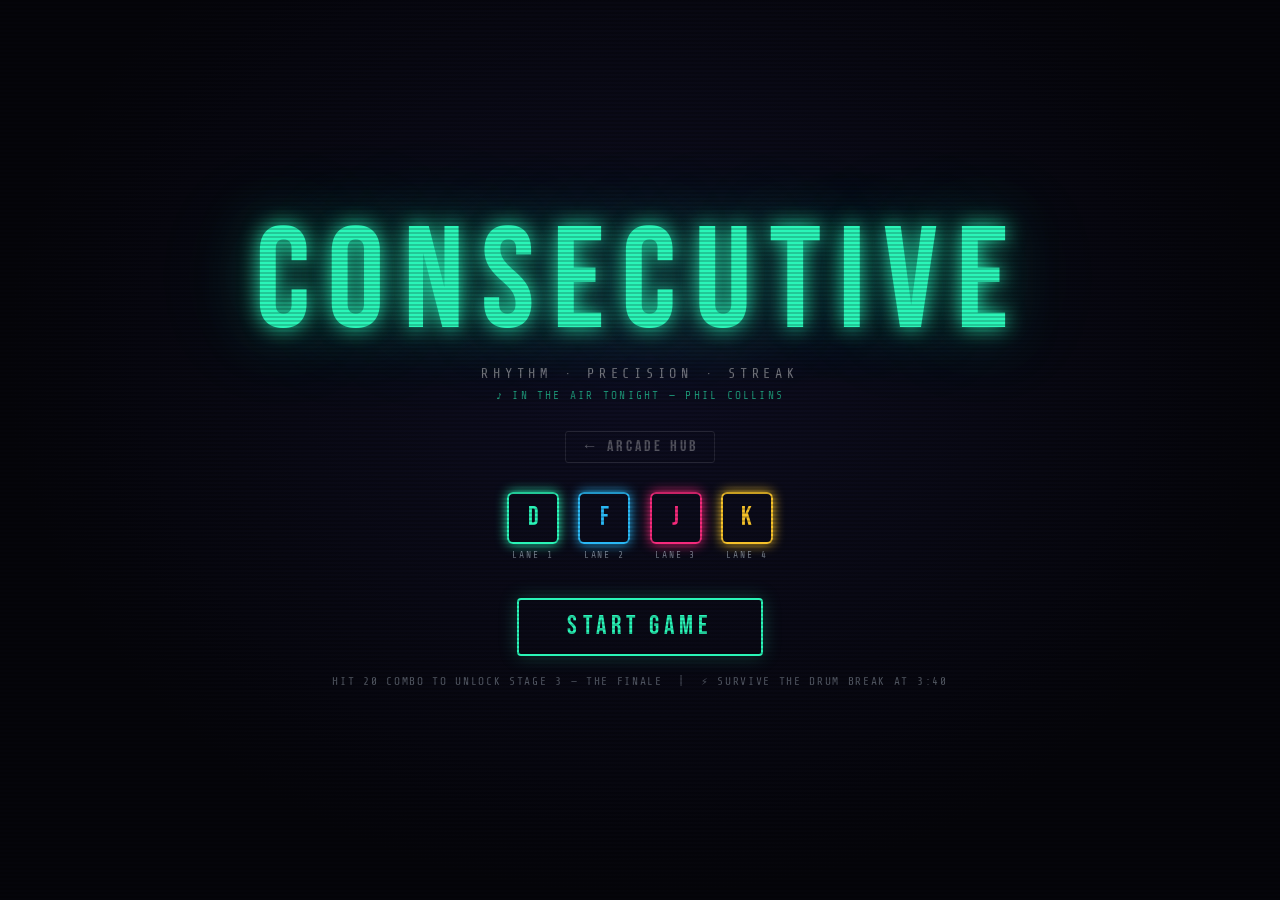
==== index.html @ 38e9acbb "Update index.html" ====
<!DOCTYPE html>
<html lang="en">
<head>
  <meta charset="UTF-8" />
  <meta name="viewport" content="width=device-width, initial-scale=1.0"/>
  <title>CONSECUTIVE — In The Air Tonight</title>
  <link rel="preconnect" href="https://fonts.googleapis.com">
  <link href="https://fonts.googleapis.com/css2?family=Bebas+Neue&family=Share+Tech+Mono&display=swap" rel="stylesheet">
  <style>
    *, *::before, *::after { box-sizing: border-box; margin: 0; padding: 0; }
    :root {
      --bg:        #05050a;
      --lane-bg:   #0c0c18;
      --lane-line: #1a1a30;
      --hit-line:  #2af5b8;
      --accent:    #2af5b8;
      --accent2:   #f52a7c;
      --accent3:   #f5c12a;
      --note-d:    #2af5b8;
      --note-f:    #2ab8f5;
      --note-j:    #f52a7c;
      --note-k:    #f5c12a;
      --text:      #e0f0ff;
      --mono:      'Share Tech Mono', monospace;
      --display:   'Bebas Neue', sans-serif;
    }
    html, body { height:100%; width:100%; background:var(--bg); color:var(--text); font-family:var(--mono); overflow:hidden; user-select:none; }
    body::after { content:''; position:fixed; inset:0; background:repeating-linear-gradient(0deg,transparent,transparent 2px,rgba(0,0,0,.18) 2px,rgba(0,0,0,.18) 4px); pointer-events:none; z-index:999; }

    /* ── Screens ── */
    .screen { position:fixed; inset:0; display:flex; flex-direction:column; align-items:center; justify-content:center; z-index:100; transition:opacity .4s; }
    .screen.hidden { opacity:0; pointer-events:none; }
    #startScreen { background:radial-gradient(ellipse at 50% 40%, #0e0e22 0%, #05050a 70%); }

    .logo { font-family:var(--display); font-size:clamp(4rem,12vw,9rem); letter-spacing:.12em; color:var(--accent); text-shadow:0 0 20px var(--accent),0 0 60px rgba(42,245,184,.4),0 0 120px rgba(42,245,184,.2); animation:pulse 2.4s ease-in-out infinite; line-height:1; }
    .subtitle { font-size:.85rem; letter-spacing:.35em; color:rgba(255,255,255,.45); text-transform:uppercase; margin-top:.6rem; margin-bottom:.5rem; }
    .song-credit { font-size:.7rem; letter-spacing:.2em; color:rgba(42,245,184,.6); margin-bottom:1.8rem; }

    .arcade-back { display:inline-flex; align-items:center; gap:8px; font-family:var(--display); font-size:1rem; letter-spacing:.2em; color:rgba(255,255,255,.3); text-decoration:none; border:1px solid rgba(255,255,255,.1); border-radius:3px; padding:.35rem 1rem; margin-bottom:1.8rem; transition:all .2s; }
    .arcade-back:hover { color:var(--accent); border-color:var(--accent); box-shadow:0 0 12px rgba(42,245,184,.2); }

    .key-legend { display:flex; gap:1.2rem; margin-bottom:2.4rem; }
    .key-box { display:flex; flex-direction:column; align-items:center; gap:.4rem; }
    .key-cap { width:52px; height:52px; border-radius:6px; display:flex; align-items:center; justify-content:center; font-family:var(--display); font-size:1.6rem; border:2px solid; }
    .key-cap.d { color:var(--note-d); border-color:var(--note-d); box-shadow:0 0 12px var(--note-d); }
    .key-cap.f { color:var(--note-f); border-color:var(--note-f); box-shadow:0 0 12px var(--note-f); }
    .key-cap.j { color:var(--note-j); border-color:var(--note-j); box-shadow:0 0 12px var(--note-j); }
    .key-cap.k { color:var(--note-k); border-color:var(--note-k); box-shadow:0 0 12px var(--note-k); }
    .key-label { font-size:.6rem; letter-spacing:.2em; opacity:.5; }

    .btn { font-family:var(--display); font-size:1.6rem; letter-spacing:.2em; padding:.7rem 3rem; background:transparent; border:2px solid var(--accent); color:var(--accent); cursor:pointer; border-radius:4px; transition:all .2s; box-shadow:0 0 18px rgba(42,245,184,.25); }
    .btn:hover { background:var(--accent); color:#05050a; box-shadow:0 0 36px rgba(42,245,184,.6); }
    .hint { margin-top:1.2rem; font-size:.7rem; letter-spacing:.15em; opacity:.35; }

    /* ── Countdown overlay ── */
    #countdown {
      position:fixed; inset:0; z-index:200; display:flex; align-items:center; justify-content:center;
      background:rgba(5,5,10,.85); backdrop-filter:blur(4px);
      opacity:0; pointer-events:none; transition:opacity .3s;
    }
    #countdown.show { opacity:1; pointer-events:all; }
    .countdown-num {
      font-family:var(--display); font-size:12rem; color:var(--accent);
      text-shadow:0 0 40px var(--accent),0 0 100px rgba(42,245,184,.4);
      animation:countPop .9s ease-out;
    }
    @keyframes countPop {
      0%   { transform:scale(2);   opacity:0; }
      30%  { transform:scale(1);   opacity:1; }
      75%  { transform:scale(1);   opacity:1; }
      100% { transform:scale(0.6); opacity:0; }
    }

    /* ── Game Over ── */
    #gameOverScreen { background:rgba(5,5,10,.92); gap:0; }
    .over-title { font-family:var(--display); font-size:clamp(3rem,8vw,6rem); color:var(--accent2); text-shadow:0 0 30px var(--accent2); letter-spacing:.15em; }
    .over-stats { margin:1.6rem 0 1.4rem; text-align:center; line-height:2; font-size:.9rem; opacity:.8; }
    .over-stats span { color:var(--accent); font-size:1.2rem; }
    .unlock-badge { display:none; background:linear-gradient(135deg,rgba(57,255,20,0.15),rgba(0,245,255,0.1)); border:1.5px solid #39ff14; border-radius:4px; padding:.7rem 1.8rem; margin-bottom:1.6rem; text-align:center; font-family:var(--display); font-size:1.1rem; letter-spacing:.15em; color:#39ff14; text-shadow:0 0 12px #39ff14; animation:badgePulse 1.5s ease-in-out infinite; }
    .unlock-badge.visible { display:block; }
    @keyframes badgePulse { 0%,100%{box-shadow:0 0 24px rgba(57,255,20,.2);}50%{box-shadow:0 0 40px rgba(57,255,20,.5);} }
    .btn-row { display:flex; gap:1rem; align-items:center; flex-wrap:wrap; justify-content:center; }
    .btn-arcade { font-family:var(--display); font-size:1.3rem; letter-spacing:.15em; padding:.6rem 2rem; background:transparent; border:2px solid rgba(255,255,255,.2); color:rgba(255,255,255,.4); cursor:pointer; border-radius:4px; transition:all .2s; }
    .btn-arcade:hover { border-color:var(--accent); color:var(--accent); }
    .btn-arcade.highlighted { border-color:#39ff14; color:#39ff14; box-shadow:0 0 20px rgba(57,255,20,.3); }

    /* ── In-game HUD ── */
    #gameWrap { position:fixed; inset:0; display:flex; flex-direction:column; align-items:center; }
    #hud { width:100%; max-width:520px; display:flex; justify-content:space-between; align-items:flex-end; padding:.8rem 1rem .4rem; z-index:10; position:relative; }
    .hud-block { display:flex; flex-direction:column; }
    .hud-label { font-size:.58rem; letter-spacing:.3em; opacity:.4; text-transform:uppercase; }
    .hud-value { font-family:var(--display); font-size:2.2rem; letter-spacing:.06em; line-height:1; }
    #scoreVal  { color:var(--accent); }
    #streakVal { color:var(--accent3); }
    #multVal   { font-size:1rem; opacity:.7; color:var(--accent3); }

    /* ── Progress bar ── */
    #progressBar {
      width:100%; max-width:520px; height:3px; background:rgba(255,255,255,.08);
      position:relative; z-index:10;
    }
    #progressFill {
      height:100%; width:0%; background:linear-gradient(90deg, var(--accent), var(--accent2));
      box-shadow:0 0 8px var(--accent); transition:width .5s linear;
    }
    /* Drum break marker */
    #drumMarker {
      position:absolute; top:-3px; width:3px; height:9px;
      background:#f5c12a; box-shadow:0 0 6px #f5c12a;
      left: 74.7%; /* 219.4/293.6 */
    }

    /* ── Back-to-start button (in-game) ── */
    #inGameBackBtn {
      position:absolute; top:50%; right:0; transform:translateY(-50%);
      font-family:var(--display); font-size:.75rem; letter-spacing:.15em;
      color:rgba(255,255,255,.22); background:transparent;
      border:1px solid rgba(255,255,255,.1); border-radius:3px;
      padding:.3rem .8rem; cursor:pointer; transition:all .2s; z-index:20;
      white-space:nowrap;
    }
    #inGameBackBtn:hover { color:var(--accent2); border-color:var(--accent2); box-shadow:0 0 10px rgba(245,42,124,.25); }

    /* ── Song label ── */
    #songLabel { position:absolute; bottom:90px; right:8px; font-size:.6rem; letter-spacing:.15em; color:rgba(255,255,255,.18); pointer-events:none; z-index:10; writing-mode:vertical-rl; }

    /* ── DRUM BREAK ALERT ── */
    #drumAlert {
      position:fixed; top:50%; left:50%; transform:translate(-50%,-50%);
      font-family:var(--display); font-size:clamp(2rem,6vw,4rem);
      letter-spacing:.2em; color:#f5c12a;
      text-shadow:0 0 20px #f5c12a, 0 0 50px rgba(245,193,42,.5);
      pointer-events:none; z-index:150; opacity:0;
      white-space:nowrap;
    }
    #drumAlert.fire { animation:drumAlertAnim 2s ease-out forwards; }
    @keyframes drumAlertAnim {
      0%   { opacity:0; transform:translate(-50%,-50%) scale(0.5); }
      15%  { opacity:1; transform:translate(-50%,-50%) scale(1.1); }
      35%  { opacity:1; transform:translate(-50%,-50%) scale(1); }
      80%  { opacity:1; transform:translate(-50%,-50%) scale(1); }
      100% { opacity:0; transform:translate(-50%,-50%) scale(0.9) translateY(-30px); }
    }

    /* ── Lanes ── */
    #laneWrap { position:relative; flex:1; width:100%; max-width:520px; display:flex; }
    .lane { flex:1; position:relative; background:var(--lane-bg); border-left:1px solid var(--lane-line); overflow:hidden; transition:background .1s; }
    .lane:last-child { border-right:1px solid var(--lane-line); }
    .lane.flash-good { background:rgba(42,245,184,.12); }
    .lane.flash-bad  { background:rgba(245,42,124,.18); }
    .lane-key { position:absolute; bottom:64px; left:50%; transform:translateX(-50%); font-family:var(--display); font-size:1.3rem; opacity:.2; pointer-events:none; z-index:2; }
    #hitLine { position:absolute; bottom:80px; left:0; right:0; height:3px; background:var(--hit-line); box-shadow:0 0 14px var(--hit-line),0 0 30px rgba(42,245,184,.3); z-index:5; pointer-events:none; }

    /* ── Notes ── */
    .note { position:absolute; left:4px; right:4px; height:48px; border-radius:5px; display:flex; align-items:center; justify-content:center; font-family:var(--display); font-size:1.2rem; pointer-events:none; z-index:3; }
    .note[data-lane="0"] { background:linear-gradient(180deg,rgba(42,245,184,.9),rgba(42,245,184,.6)); color:#05050a; box-shadow:0 0 16px rgba(42,245,184,.5); }
    .note[data-lane="1"] { background:linear-gradient(180deg,rgba(42,184,245,.9),rgba(42,184,245,.6)); color:#05050a; box-shadow:0 0 16px rgba(42,184,245,.5); }
    .note[data-lane="2"] { background:linear-gradient(180deg,rgba(245,42,124,.9),rgba(245,42,124,.6)); color:#fff;    box-shadow:0 0 16px rgba(245,42,124,.5); }
    .note[data-lane="3"] { background:linear-gradient(180deg,rgba(245,193,42,.9),rgba(245,193,42,.6)); color:#05050a; box-shadow:0 0 16px rgba(245,193,42,.5); }
    .note.hit  { animation:noteHit  .25s ease-out forwards; }
    .note.miss { animation:noteMiss .3s  ease-out forwards; }

    /* ── Drum break note — gold & pulsing ── */
    .note.drum-break-note {
      background:linear-gradient(180deg,rgba(255,220,0,.95),rgba(245,140,0,.85)) !important;
      color:#05050a !important;
      box-shadow:0 0 24px rgba(255,200,0,.8), 0 0 48px rgba(255,180,0,.4) !important;
      animation:drumNotePulse .3s ease-in-out infinite alternate;
    }
    @keyframes drumNotePulse {
      from { box-shadow:0 0 16px rgba(255,200,0,.7); }
      to   { box-shadow:0 0 36px rgba(255,200,0,1), 0 0 60px rgba(255,160,0,.6); }
    }

    .particle { position:absolute; width:6px; height:6px; border-radius:50%; pointer-events:none; z-index:6; animation:particleFly .5s ease-out forwards; }
    .combo-burst { position:absolute; left:50%; transform:translateX(-50%); bottom:110px; font-family:var(--display); font-size:1.4rem; letter-spacing:.1em; color:var(--accent3); text-shadow:0 0 12px var(--accent3); pointer-events:none; z-index:8; animation:burstPop .6s ease-out forwards; white-space:nowrap; }
    #missFlash { position:fixed; inset:0; background:rgba(245,42,124,.12); pointer-events:none; z-index:90; opacity:0; transition:opacity .05s; }
    #missFlash.show { opacity:1; }

    /* ── Streak modal ── */
    #streakModal { display:none; position:fixed; inset:0; z-index:500; align-items:center; justify-content:center; background:rgba(5,5,10,0.88); backdrop-filter:blur(7px); }
    #streakModal.show { display:flex; animation:modalFadeIn .3s ease-out; }
    .modal-box { position:relative; background:linear-gradient(160deg,#0d0d22,#05050a); border:2px solid #39ff14; border-radius:10px; padding:44px 48px 40px; text-align:center; max-width:420px; width:90%; box-shadow:0 0 60px rgba(57,255,20,0.3),0 0 120px rgba(57,255,20,0.1); animation:modalPop .4s cubic-bezier(0.34,1.56,0.64,1); }
    .modal-icon { font-size:52px; margin-bottom:12px; animation:iconSpin .6s ease-out; }
    .modal-title { font-family:var(--display); font-size:2.8rem; letter-spacing:.15em; color:#39ff14; text-shadow:0 0 20px #39ff14,0 0 40px rgba(57,255,20,0.5); margin-bottom:6px; }
    .modal-sub { font-size:.75rem; letter-spacing:.25em; color:rgba(255,255,255,.4); margin-bottom:24px; text-transform:uppercase; }
    .modal-stat { display:inline-block; background:rgba(57,255,20,0.08); border:1px solid rgba(57,255,20,0.25); border-radius:4px; padding:8px 20px; margin-bottom:28px; font-family:var(--display); font-size:1.3rem; color:var(--accent3); text-shadow:0 0 10px var(--accent3); }
    .modal-divider { height:1px; background:linear-gradient(90deg,transparent,rgba(57,255,20,0.3),transparent); margin-bottom:24px; }
    .modal-question { font-size:.72rem; letter-spacing:.2em; color:rgba(255,255,255,.35); margin-bottom:16px; text-transform:uppercase; }
    .modal-btns { display:flex; gap:12px; justify-content:center; flex-wrap:wrap; }
    .modal-btn-arcade { font-family:var(--display); font-size:1.2rem; letter-spacing:.15em; padding:.65rem 1.8rem; background:#39ff14; color:#05050a; border:none; border-radius:4px; cursor:pointer; box-shadow:0 0 24px rgba(57,255,20,0.5),4px 4px 0 rgba(0,0,0,0.4); transition:all .15s; }
    .modal-btn-arcade:hover { transform:translate(-2px,-2px); box-shadow:0 0 40px rgba(57,255,20,0.8),6px 6px 0 rgba(0,0,0,0.4); }
    .modal-btn-stay { font-family:var(--display); font-size:1.2rem; letter-spacing:.15em; padding:.65rem 1.8rem; background:transparent; color:rgba(255,255,255,.4); border:2px solid rgba(255,255,255,.15); border-radius:4px; cursor:pointer; transition:all .15s; }
    .modal-btn-stay:hover { color:var(--accent); border-color:var(--accent); box-shadow:0 0 16px rgba(42,245,184,.3); }
    .modal-spark { position:absolute; width:5px; height:5px; border-radius:50%; pointer-events:none; animation:sparkFloat 2s ease-in-out infinite; }

    /* ── Animations ── */
    @keyframes pulse { 0%,100%{text-shadow:0 0 20px var(--accent),0 0 60px rgba(42,245,184,.4);}50%{text-shadow:0 0 40px var(--accent),0 0 100px rgba(42,245,184,.7),0 0 160px rgba(42,245,184,.3);} }
    @keyframes noteHit  { 0%{transform:scaleY(1) scaleX(1);opacity:1;}60%{transform:scaleY(.3) scaleX(1.4);opacity:.8;}100%{transform:scaleY(0) scaleX(1.8);opacity:0;} }
    @keyframes noteMiss { 0%{opacity:1;transform:translateX(0);}30%{transform:translateX(-6px);}60%{transform:translateX(6px);}100%{opacity:0;} }
    @keyframes particleFly { 0%{opacity:1;transform:translate(0,0) scale(1);}100%{opacity:0;transform:translate(var(--tx),var(--ty)) scale(0);} }
    @keyframes burstPop { 0%{opacity:0;transform:translateX(-50%) scale(.5);}30%{opacity:1;transform:translateX(-50%) scale(1.2);}70%{opacity:1;transform:translateX(-50%) scale(1);}100%{opacity:0;transform:translateX(-50%) scale(.9) translateY(-20px);} }
    @keyframes modalFadeIn { from{opacity:0;}to{opacity:1;} }
    @keyframes modalPop    { from{transform:scale(0.6);opacity:0;}to{transform:scale(1);opacity:1;} }
    @keyframes iconSpin    { from{transform:rotate(-20deg) scale(0.5);}to{transform:rotate(0deg) scale(1);} }
    @keyframes sparkFloat  { 0%,100%{transform:translate(0,0) scale(1);opacity:1;}50%{transform:translate(var(--sx),var(--sy)) scale(1.4);opacity:0.6;} }
  </style>
</head>
<body>

<!-- ── Start Screen ── -->
<div id="startScreen" class="screen">
  <div class="logo">CONSECUTIVE</div>
  <div class="subtitle">Rhythm · Precision · Streak</div>
  <div class="song-credit">♪ IN THE AIR TONIGHT — PHIL COLLINS</div>
  <a href="index.html" class="arcade-back">← ARCADE HUB</a>
  <div class="key-legend">
    <div class="key-box"><div class="key-cap d">D</div><div class="key-label">LANE 1</div></div>
    <div class="key-box"><div class="key-cap f">F</div><div class="key-label">LANE 2</div></div>
    <div class="key-box"><div class="key-cap j">J</div><div class="key-label">LANE 3</div></div>
    <div class="key-box"><div class="key-cap k">K</div><div class="key-label">LANE 4</div></div>
  </div>
  <button class="btn" id="startBtn">START GAME</button>
  <div class="hint">HIT 20 COMBO TO UNLOCK STAGE 3 — THE FINALE &nbsp;|&nbsp; ⚡ SURVIVE THE DRUM BREAK AT 3:40</div>
</div>

<!-- ── Game Over Screen ── -->
<div id="gameOverScreen" class="screen hidden">
  <div class="over-title">STREAK BROKEN</div>
  <div class="over-stats">
    SCORE &nbsp;&nbsp;<span id="finalScore">0</span><br>
    BEST STREAK &nbsp;&nbsp;<span id="finalStreak">0</span><br>
    MAX MULTIPLIER &nbsp;&nbsp;<span id="finalMult">1×</span>
  </div>
  <div class="unlock-badge" id="unlockBadge">✅ STAGE 3 UNLOCKED — HEAD BACK TO ARCADE!</div>
  <div class="btn-row">
    <button class="btn" id="restartBtn">TRY AGAIN</button>
    <button class="btn-arcade" id="arcadeBtn">← ARCADE HUB</button>
  </div>
</div>

<!-- ── Game ── -->
<div id="gameWrap">
  <div id="hud">
    <div class="hud-block">
      <div class="hud-label">SCORE</div>
      <div class="hud-value" id="scoreVal">0</div>
    </div>
    <div class="hud-block" style="text-align:center">
      <div class="hud-label">STREAK</div>
      <div class="hud-value" id="streakVal">0</div>
      <div id="multVal">1×</div>
    </div>
    <div class="hud-block" style="text-align:right; padding-right:80px;">
      <div class="hud-label">BEST</div>
      <div class="hud-value" id="bestVal">0</div>
    </div>
    <button id="inGameBackBtn">■ QUIT</button>
  </div>

  <!-- Song progress bar with drum break marker -->
  <div id="progressBar">
    <div id="progressFill"></div>
    <div id="drumMarker" title="Drum Break!"></div>
  </div>

  <div id="laneWrap">
    <div id="hitLine"></div>
  </div>
  <div id="songLabel">IN THE AIR TONIGHT — PHIL COLLINS</div>
</div>

<!-- Countdown overlay -->
<div id="countdown"><div class="countdown-num" id="countdownNum">3</div></div>

<!-- Drum break alert -->
<div id="drumAlert">🥁 DRUM BREAK!</div>

<div id="missFlash"></div>

<!-- ── Unlock modal ── -->
<div id="streakModal">
  <div class="modal-box" id="modalBox">
    <div class="modal-icon">🎉</div>
    <div class="modal-title">UNLOCKED!</div>
    <div class="modal-sub">Stage 3 — The Finale</div>
    <div class="modal-stat" id="modalComboStat">20 COMBO</div>
    <div class="modal-divider"></div>
    <div class="modal-question">What do you want to do?</div>
    <div class="modal-btns">
      <button class="modal-btn-arcade" id="modalArcadeBtn">⚡ BACK TO ARCADE</button>
      <button class="modal-btn-stay"   id="modalStayBtn">KEEP PLAYING</button>
    </div>
  </div>
</div>

<script>
/* ════════════════════════════════════════════════════════
   CONFIG
════════════════════════════════════════════════════════ */
const COMBO_REQUIRED = 20;
const SONG_DURATION  = 293.64;
const DRUM_BREAK_TIME = 219.4; // seconds — the iconic fill

const CONFIG = {
  LANES:           ['D','F','J','K'],
  NOTE_HEIGHT:     48,
  HIT_LINE_BOTTOM: 80,
  // Window opens wider before drum break to be forgiving
  // during the fast fill section
  HIT_WINDOW:      65,
  NOTE_SPEED:      290,  // tuned for 95 BPM at this screen size
  POINTS_PER_HIT:  100,
};

/* ════════════════════════════════════════════════════════
   SONG CHART — In The Air Tonight, Phil Collins
   95 BPM, 4/4, D minor
   ──────────────────────────────────────────────────────
   Structure:
     0:00–0:17   : Silence / intro — no notes
     0:17–1:50   : Verse 1 — very sparse, one note every ~5s
     1:50–3:20   : Build — every bar + beat 3 added
     3:20–3:39   : Pre-drum tension — eighth notes
     3:39–3:43   : THE DRUM BREAK — rapid fill, gold notes
     3:43–end    : Full band — dense 4/4 with syncopation
════════════════════════════════════════════════════════ */
const SONG_CHART = [
  [17.0, 0],
  [22.053, 2],
  [27.105, 1],
  [32.158, 3],
  [37.211, 0],
  [42.263, 2],
  [47.316, 0],
  [52.368, 2],
  [57.421, 1],
  [62.474, 3],
  [67.526, 0],
  [72.579, 2],
  [77.632, 0],
  [82.684, 2],
  [87.737, 1],
  [92.789, 3],
  [97.842, 0],
  [102.895, 2],
  [107.947, 0],
  [110.0, 0],
  [111.263, 1],
  [112.526, 2],
  [115.053, 1],
  [116.316, 0],
  [117.579, 3],
  [120.105, 0],
  [121.368, 1],
  [122.632, 2],
  [125.158, 1],
  [126.421, 0],
  [127.684, 3],
  [130.211, 0],
  [131.474, 1],
  [132.737, 2],
  [135.263, 1],
  [136.526, 0],
  [137.789, 3],
  [140.316, 0],
  [141.579, 1],
  [142.842, 2],
  [145.368, 1],
  [146.632, 0],
  [147.895, 3],
  [150.421, 0],
  [151.684, 1],
  [152.947, 2],
  [155.474, 1],
  [156.737, 0],
  [158.0, 3],
  [160.526, 0],
  [161.789, 1],
  [163.053, 2],
  [165.579, 1],
  [166.842, 0],
  [168.105, 3],
  [170.632, 0],
  [171.895, 1],
  [173.158, 2],
  [175.684, 1],
  [176.947, 0],
  [178.211, 3],
  [180.737, 0],
  [182.0, 1],
  [183.263, 2],
  [185.789, 1],
  [187.053, 0],
  [188.316, 3],
  [190.842, 0],
  [192.105, 1],
  [193.368, 2],
  [195.895, 1],
  [197.158, 0],
  [198.421, 3],
  [200.0, 0],
  [201.263, 2],
  [202.526, 1],
  [203.789, 3],
  [205.053, 2],
  [206.316, 0],
  [207.579, 3],
  [208.842, 1],
  [210.105, 0],
  [211.368, 2],
  [212.632, 1],
  [213.895, 3],
  [215.158, 2],
  [216.421, 0],
  [217.684, 3],
  [218.947, 1],
  // ── THE DRUM BREAK (gold notes) ──
  [219.4, 2],
  [219.716, 3],
  [220.032, 1],
  [220.347, 2],
  [220.663, 0],
  [220.979, 3],
  [221.295, 1],
  [221.611, 0],
  [221.926, 2],
  [222.242, 1],
  [222.558, 3],
  [222.874, 2],
  [223.189, 0],
  [223.505, 1],
  [223.821, 3],
  [224.137, 2],
  [224.453, 0],
  // ── Full band section ──
  [225.084, 2],
  [225.4, 0],
  [225.716, 1],
  [226.347, 3],
  [226.979, 0],
  [227.611, 1],
  [227.926, 3],
  [228.242, 2],
  [228.874, 3],
  [229.505, 2],
  [230.137, 0],
  [230.453, 2],
  [230.768, 3],
  [231.4, 1],
  [232.032, 1],
  [232.663, 3],
  [232.979, 1],
  [233.295, 0],
  [233.926, 2],
  [234.558, 0],
  [235.189, 2],
  [235.505, 0],
  [235.821, 1],
  [236.453, 3],
  [237.084, 0],
  [237.716, 1],
  [238.032, 3],
  [238.347, 2],
  [238.979, 3],
  [239.611, 2],
  [240.242, 0],
  [240.558, 2],
  [240.874, 3],
  [241.505, 1],
  [242.137, 1],
  [242.768, 3],
  [243.084, 1],
  [243.4, 0],
  [244.032, 2],
  [244.663, 0],
  [245.295, 2],
  [245.611, 0],
  [245.926, 1],
  [246.558, 3],
  [247.189, 0],
  [247.821, 1],
  [248.137, 3],
  [248.453, 2],
  [249.084, 3],
  [249.716, 2],
  [250.347, 0],
  [250.663, 2],
  [250.979, 3],
  [251.611, 1],
  [252.242, 1],
  [252.874, 3],
  [253.189, 1],
  [253.505, 0],
  [254.137, 2],
  [254.768, 0],
  [255.4, 2],
  [255.716, 0],
  [256.032, 1],
  [256.663, 3],
  [257.295, 0],
  [257.926, 1],
  [258.242, 3],
  [258.558, 2],
  [259.189, 3],
  [259.821, 2],
  [260.453, 0],
  [260.768, 2],
  [261.084, 3],
  [261.716, 1],
  [262.347, 1],
  [262.979, 3],
  [263.295, 1],
  [263.611, 0],
  [264.242, 2],
  [264.874, 0],
  [265.505, 2],
  [265.821, 0],
  [266.137, 1],
  [266.768, 3],
  [267.4, 0],
  [268.032, 1],
  [268.347, 3],
  [268.663, 2],
  [269.295, 3],
  [269.926, 2],
  [270.558, 0],
  [270.874, 2],
  [271.189, 3],
  [271.821, 1],
  [272.453, 1],
  [273.084, 3],
  [273.4, 1],
  [273.716, 0],
  [274.347, 2],
  [274.979, 0],
  [275.611, 2],
  [275.926, 0],
  [276.242, 1],
  [276.874, 3],
  [277.505, 0],
  [278.137, 1],
  [278.453, 3],
  [278.768, 2],
  [279.4, 3],
  [280.032, 2],
  [280.663, 0],
  [280.979, 2],
  [281.295, 3],
  [281.926, 1],
  [282.558, 1],
  [283.189, 3],
  [283.505, 1],
  [283.821, 0],
  [284.453, 2]
];

// Which indices are drum-break notes (gold styling)
const DRUM_BREAK_RANGE = [88, 104]; // indices in SONG_CHART

/* ════════════════════════════════════════════════════════
   AUDIO
════════════════════════════════════════════════════════ */
const AudioCtx = window.AudioContext || window.webkitAudioContext;
let audioCtx   = null;

const songAudio     = new Audio();
songAudio.loop      = false;
let   songLoaded    = false;
let   usingSongFile = false;

songAudio.src = 'song.mp3';
songAudio.addEventListener('canplaythrough', () => {
  songLoaded    = true;
  usingSongFile = true;
  console.log('Audio ready — duration:', songAudio.duration.toFixed(2), 's');
}, { once: true });
songAudio.addEventListener('error', () => {
  console.warn('song.mp3 not found — place song.mp3 next to this HTML file');
  usingSongFile = false;
});
songAudio.load();

function ensureAudio() {
  if (!audioCtx) audioCtx = new AudioCtx();
  if (audioCtx.state === 'suspended') audioCtx.resume();
}

// ── Sound effects ──
function playSound(type, lane) {
  ensureAudio();
  if (!audioCtx) return;
  const now = audioCtx.currentTime;
  const LANE_FREQS = [261.63, 329.63, 392.00, 523.25];
  const freq = LANE_FREQS[lane ?? 0];

  if (type === 'hit') {
    const osc = audioCtx.createOscillator(), g = audioCtx.createGain();
    osc.connect(g); g.connect(audioCtx.destination);
    osc.type = 'triangle'; osc.frequency.setValueAtTime(freq, now);
    g.gain.setValueAtTime(0.18, now);
    g.gain.exponentialRampToValueAtTime(0.001, now + 0.18);
    osc.start(now); osc.stop(now + 0.2);
  } else if (type === 'drum') {
    // Snare-like hit for drum break
    const buf = audioCtx.createBuffer(1, audioCtx.sampleRate * 0.15, audioCtx.sampleRate);
    const data = buf.getChannelData(0);
    for (let i = 0; i < data.length; i++) data[i] = (Math.random() * 2 - 1) * Math.pow(1 - i / data.length, 2);
    const src = audioCtx.createBufferSource(), g = audioCtx.createGain();
    src.buffer = buf; src.connect(g); g.connect(audioCtx.destination);
    g.gain.setValueAtTime(0.35, now);
    g.gain.exponentialRampToValueAtTime(0.001, now + 0.14);
    src.start(now);
  } else if (type === 'miss') {
    const osc = audioCtx.createOscillator(), g = audioCtx.createGain();
    osc.connect(g); g.connect(audioCtx.destination);
    osc.type = 'sawtooth'; osc.frequency.setValueAtTime(120, now);
    osc.frequency.exponentialRampToValueAtTime(50, now + .15);
    g.gain.setValueAtTime(.18, now); g.gain.exponentialRampToValueAtTime(.001, now + .18);
    osc.start(now); osc.stop(now + .2);
  } else if (type === 'combo') {
    const osc = audioCtx.createOscillator(), g = audioCtx.createGain();
    osc.connect(g); g.connect(audioCtx.destination);
    osc.type = 'sine'; osc.frequency.setValueAtTime(freq * 2, now);
    g.gain.setValueAtTime(.14, now); g.gain.exponentialRampToValueAtTime(.001, now + .22);
    osc.start(now); osc.stop(now + .25);
  } else if (type === 'unlock') {
    [0, 0.1, 0.2].forEach((d, i) => {
      const o = audioCtx.createOscillator(), gn = audioCtx.createGain();
      o.connect(gn); gn.connect(audioCtx.destination);
      o.type = 'sine'; o.frequency.setValueAtTime([880,1100,1320][i], now+d);
      gn.gain.setValueAtTime(.15, now+d); gn.gain.exponentialRampToValueAtTime(.001, now+d+.18);
      o.start(now+d); o.stop(now+d+.22);
    });
  }
}

/* ════════════════════════════════════════════════════════
   STATE
════════════════════════════════════════════════════════ */
const state = {
  running: false, score: 0, streak: 0, bestStreak: 0, maxMult: 1,
  totalHits: 0, notes: [], bestScore: 0, unlockFired: false,
  songNoteIdx: 0, songStartedAt: 0, travelTime: 0,
  drumAlertFired: false,
};

/* ════════════════════════════════════════════════════════
   DOM
════════════════════════════════════════════════════════ */
const startScreen    = document.getElementById('startScreen');
const gameOverScreen = document.getElementById('gameOverScreen');
const startBtn       = document.getElementById('startBtn');
const restartBtn     = document.getElementById('restartBtn');
const arcadeBtn      = document.getElementById('arcadeBtn');
const laneWrap       = document.getElementById('laneWrap');
const scoreVal       = document.getElementById('scoreVal');
const streakVal      = document.getElementById('streakVal');
const multVal        = document.getElementById('multVal');
const bestVal        = document.getElementById('bestVal');
const finalScore     = document.getElementById('finalScore');
const finalStreak    = document.getElementById('finalStreak');
const finalMult      = document.getElementById('finalMult');
const missFlash      = document.getElementById('missFlash');
const unlockBadge    = document.getElementById('unlockBadge');
const inGameBackBtn  = document.getElementById('inGameBackBtn');
const progressFill   = document.getElementById('progressFill');
const drumAlert      = document.getElementById('drumAlert');
const countdownEl    = document.getElementById('countdown');
const countdownNum   = document.getElementById('countdownNum');
const laneEls        = [];

function buildLanes() {
  laneEls.forEach(l => l.remove()); laneEls.length = 0;
  CONFIG.LANES.forEach((key, i) => {
    const el = document.createElement('div');
    el.className = 'lane'; el.dataset.lane = i;
    const label = document.createElement('div');
    label.className = 'lane-key'; label.textContent = key;
    el.appendChild(label);
    laneWrap.insertBefore(el, document.getElementById('hitLine'));
    laneEls.push(el);
  });
}

/* ════════════════════════════════════════════════════════
   SONG-SYNCED NOTE SPAWNING
════════════════════════════════════════════════════════ */
function getSongTime() {
  if (usingSongFile && !songAudio.paused) return songAudio.currentTime;
  return (performance.now() - state.songStartedAt) / 1000;
}

function checkSongSpawns() {
  const songTime  = getSongTime();
  const travelSec = state.travelTime / 1000;

  // Fire drum break alert ~4 seconds before
  if (!state.drumAlertFired && songTime >= DRUM_BREAK_TIME - 4) {
    state.drumAlertFired = true;
    drumAlert.classList.remove('fire');
    void drumAlert.offsetWidth; // reflow
    drumAlert.classList.add('fire');
  }

  while (state.songNoteIdx < SONG_CHART.length) {
    const [hitTime, lane] = SONG_CHART[state.songNoteIdx];
    if (songTime >= hitTime - travelSec) {
      const isDrumBreak = state.songNoteIdx >= DRUM_BREAK_RANGE[0] &&
                          state.songNoteIdx <= DRUM_BREAK_RANGE[1];
      spawnNote(lane, hitTime, isDrumBreak);
      state.songNoteIdx++;
    } else {
      break;
    }
  }
}

function spawnNote(lane, hitTimeSec, isDrumBreak = false) {
  const el = document.createElement('div');
  el.className = 'note' + (isDrumBreak ? ' drum-break-note' : '');
  el.dataset.lane = lane;
  el.textContent = isDrumBreak ? '★' : CONFIG.LANES[lane];
  el.style.top = `-${CONFIG.NOTE_HEIGHT}px`;
  laneEls[lane].appendChild(el);
  state.notes.push({ lane, el, y: -CONFIG.NOTE_HEIGHT, hitTimeSec, alive: true, hit: false, isDrumBreak });
}

/* ════════════════════════════════════════════════════════
   SCORING & HUD
════════════════════════════════════════════════════════ */
function getMultiplier() { return 1 + Math.floor(state.streak / 10); }

function updateHUD() {
  const mult = getMultiplier();
  scoreVal.textContent  = state.score;
  streakVal.textContent = state.streak;
  multVal.textContent   = `${mult}×`;
  bestVal.textContent   = Math.max(state.score, state.bestScore);

  // Update progress bar
  const pct = Math.min(getSongTime() / SONG_DURATION * 100, 100);
  progressFill.style.width = pct + '%';
}

/* ════════════════════════════════════════════════════════
   HIT / MISS FEEDBACK
════════════════════════════════════════════════════════ */
function spawnParticles(laneEl, yPx, isDrum) {
  const colors = isDrum
    ? ['#ffd700','#ffaa00','#ffe066','#ff8800','#fff']
    : ['var(--note-d)','var(--note-f)','var(--note-j)','var(--note-k)','#fff'];
  const count = isDrum ? 16 : 10;
  for (let i = 0; i < count; i++) {
    const p = document.createElement('div');
    p.className = 'particle';
    const angle = Math.random() * Math.PI * 2;
    const dist  = (isDrum ? 50 : 30) + Math.random() * 40;
    p.style.cssText = `left:${laneEl.offsetWidth/2}px;top:${yPx}px;background:${colors[Math.floor(Math.random()*colors.length)]};--tx:${Math.cos(angle)*dist}px;--ty:${Math.sin(angle)*dist}px;`;
    laneEl.appendChild(p);
    setTimeout(() => p.remove(), 520);
  }
}

function showComboBurst(text) {
  const el = document.createElement('div');
  el.className = 'combo-burst'; el.textContent = text;
  laneWrap.appendChild(el);
  setTimeout(() => el.remove(), 700);
}

function triggerMiss(note) {
  note.el.classList.add('miss');
  setTimeout(() => note.el.remove(), 320);
  laneEls[note.lane].classList.add('flash-bad');
  setTimeout(() => laneEls[note.lane].classList.remove('flash-bad'), 160);
  missFlash.classList.add('show');
  setTimeout(() => missFlash.classList.remove('show'), 130);
  state.streak = 0;
  playSound('miss', note.lane);
  updateHUD();
}

function triggerHit(note) {
  note.hit = true; note.alive = false;
  const laneEl = laneEls[note.lane];
  const yPx    = note.y + CONFIG.NOTE_HEIGHT / 2;
  note.el.classList.add('hit');
  setTimeout(() => note.el.remove(), 280);
  spawnParticles(laneEl, yPx, note.isDrumBreak);
  laneEls[note.lane].classList.add('flash-good');
  setTimeout(() => laneEls[note.lane].classList.remove('flash-good'), 100);

  state.streak++;
  state.totalHits++;
  if (state.streak > state.bestStreak) state.bestStreak = state.streak;
  const mult = getMultiplier();
  if (mult > state.maxMult) state.maxMult = mult;
  // Drum break notes worth 3× extra
  const bonus = note.isDrumBreak ? 3 : 1;
  state.score += CONFIG.POINTS_PER_HIT * mult * bonus;

  if (state.streak >= COMBO_REQUIRED && !state.unlockFired) fireUnlock(state.streak);

  if (note.isDrumBreak) {
    playSound('drum', note.lane);
    if (state.streak % 5 === 0) showComboBurst(`🥁 ${state.streak}`);
  } else if (state.streak > 0 && state.streak % 10 === 0) {
    playSound('combo', note.lane);
    showComboBurst(`${state.streak} COMBO  ${mult}×`);
  } else {
    playSound('hit', note.lane);
  }

  updateHUD();
}

/* ════════════════════════════════════════════════════════
   UNLOCK
════════════════════════════════════════════════════════ */
function fireUnlock(combo) {
  if (state.unlockFired) return;
  state.unlockFired = true;
  sessionStorage.setItem('gj_unlocked', '3');
  playSound('unlock');
  showUnlockModal(combo);
}

function goToArcadeWithUnlock() {
  if (usingSongFile) { songAudio.pause(); songAudio.currentTime = 0; }
  const level = sessionStorage.getItem('gj_unlocked') || '1';
  window.location.href = 'index.html?unlocked=' + level;
}

function showUnlockModal(combo) {
  const modal = document.getElementById('streakModal');
  const stat  = document.getElementById('modalComboStat');
  const box   = document.getElementById('modalBox');
  stat.textContent = combo + ' COMBO';
  modal.classList.add('show');
  const sparkColors = ['#39ff14','#00f5ff','#ffe600','#ff2d78','#fff'];
  for (let i = 0; i < 12; i++) {
    const sp = document.createElement('div');
    sp.className = 'modal-spark';
    const angle = (i/12)*Math.PI*2, r = 160 + Math.random()*60;
    sp.style.cssText = `left:calc(50% + ${Math.cos(angle)*r}px);top:calc(50% + ${Math.sin(angle)*r}px);background:${sparkColors[i%sparkColors.length]};box-shadow:0 0 6px ${sparkColors[i%sparkColors.length]};--sx:${(Math.random()-.5)*30}px;--sy:${(Math.random()-.5)*30}px;animation-delay:${Math.random()}s;`;
    box.appendChild(sp);
  }
}

/* ════════════════════════════════════════════════════════
   KEY HANDLER
════════════════════════════════════════════════════════ */
const KEY_MAP = { d:0, f:1, j:2, k:3 };
document.addEventListener('keydown', e => {
  if (!state.running) return;
  ensureAudio();
  const lane = KEY_MAP[e.key.toLowerCase()];
  if (lane === undefined) return;
  e.preventDefault();

  const laneEl     = laneEls[lane];
  const laneHeight = laneEl.offsetHeight;
  const hitLineTop = laneHeight - CONFIG.HIT_LINE_BOTTOM;

  let closest = null, minDist = Infinity;
  for (const note of state.notes) {
    if (!note.alive || note.hit || note.lane !== lane) continue;
    const noteCenter = note.y + CONFIG.NOTE_HEIGHT / 2;
    const dist = Math.abs(noteCenter - hitLineTop);
    if (dist < CONFIG.HIT_WINDOW && dist < minDist) { minDist = dist; closest = note; }
  }
  if (closest) {
    triggerHit(closest);
  } else {
    laneEls[lane].classList.add('flash-bad');
    setTimeout(() => laneEls[lane].classList.remove('flash-bad'), 120);
  }
});

/* ════════════════════════════════════════════════════════
   GAME LOOP
════════════════════════════════════════════════════════ */
let rafId = null, lastFrameTime = 0;

function gameLoop(timestamp) {
  if (!state.running) return;
  const dt = Math.min((timestamp - lastFrameTime) / 1000, .05);
  lastFrameTime = timestamp;

  const laneHeight = laneEls[0].offsetHeight;
  const hitLineTop = laneHeight - CONFIG.HIT_LINE_BOTTOM;

  checkSongSpawns();

  for (let i = state.notes.length - 1; i >= 0; i--) {
    const note = state.notes[i];
    if (!note.alive) { state.notes.splice(i,1); continue; }
    note.y += CONFIG.NOTE_SPEED * dt;
    note.el.style.top = `${note.y}px`;
    const centre = note.y + CONFIG.NOTE_HEIGHT / 2;
    if (centre > hitLineTop + CONFIG.HIT_WINDOW + 20) {
      note.alive = false; triggerMiss(note); state.notes.splice(i,1); continue;
    }
    if (note.y > laneHeight + 10) { note.el.remove(); state.notes.splice(i,1); }
  }

  // Update progress bar every frame
  const pct = Math.min(getSongTime() / SONG_DURATION * 100, 100);
  progressFill.style.width = pct + '%';

  rafId = requestAnimationFrame(gameLoop);
}

/* ════════════════════════════════════════════════════════
   COUNTDOWN THEN START
════════════════════════════════════════════════════════ */
function runCountdown(callback) {
  let count = 3;
  countdownEl.classList.add('show');
  countdownNum.textContent = count;

  function tick() {
    count--;
    if (count <= 0) {
      countdownEl.classList.remove('show');
      callback();
      return;
    }
    countdownNum.textContent = count;
    // re-trigger animation
    countdownNum.style.animation = 'none';
    void countdownNum.offsetWidth;
    countdownNum.style.animation = '';
    setTimeout(tick, 1000);
  }
  setTimeout(tick, 1000);
}

/* ════════════════════════════════════════════════════════
   START / STOP / QUIT
════════════════════════════════════════════════════════ */
function startGame() {
  ensureAudio();
  buildLanes();

  const laneHeight = laneEls[0].offsetHeight;
  const hitLineTop = laneHeight - CONFIG.HIT_LINE_BOTTOM;
  const travelPx   = hitLineTop + CONFIG.NOTE_HEIGHT;
  state.travelTime = (travelPx / CONFIG.NOTE_SPEED) * 1000;

  Object.assign(state, {
    running: false, score: 0, streak: 0, bestStreak: 0, maxMult: 1,
    totalHits: 0, notes: [], unlockFired: false, songNoteIdx: 0,
    drumAlertFired: false,
  });

  updateHUD();
  startScreen.classList.add('hidden');
  gameOverScreen.classList.add('hidden');
  progressFill.style.width = '0%';

  runCountdown(() => {
    state.running = true;

    if (usingSongFile) {
      songAudio.currentTime = 0;
      songAudio.play().then(() => {
        state.songStartedAt = performance.now() - songAudio.currentTime * 1000;
      }).catch(() => { state.songStartedAt = performance.now(); });
      songAudio.onended = () => {
        if (state.running) endGame();
      };
    } else {
      state.songStartedAt = performance.now();
    }

    lastFrameTime = performance.now();
    rafId = requestAnimationFrame(gameLoop);
  });
}

function stopGame() {
  state.running = false;
  cancelAnimationFrame(rafId);
  if (usingSongFile) { songAudio.pause(); songAudio.currentTime = 0; }
  state.notes.forEach(n => { try { n.el.remove(); } catch(e){} });
  state.notes.length = 0;
}

function quitToStart() {
  stopGame();
  countdownEl.classList.remove('show');
  document.getElementById('streakModal').classList.remove('show');
  document.querySelectorAll('.modal-spark').forEach(s => s.remove());
  startScreen.classList.remove('hidden');
  gameOverScreen.classList.add('hidden');
}

function endGame() {
  stopGame();
  if (state.score > state.bestScore) state.bestScore = state.score;
  finalScore.textContent  = state.score;
  finalStreak.textContent = state.bestStreak;
  finalMult.textContent   = `${state.maxMult}×`;
  if (state.unlockFired || state.bestStreak >= COMBO_REQUIRED) {
    unlockBadge.classList.add('visible');
    arcadeBtn.classList.add('highlighted');
    arcadeBtn.textContent = '⚡ BACK TO ARCADE →';
  }
  gameOverScreen.classList.remove('hidden');
}

/* ════════════════════════════════════════════════════════
   BUTTON LISTENERS
════════════════════════════════════════════════════════ */
startBtn.addEventListener('click',   startGame);
restartBtn.addEventListener('click', startGame);
arcadeBtn.addEventListener('click',  goToArcadeWithUnlock);
inGameBackBtn.addEventListener('click', quitToStart);

document.getElementById('modalArcadeBtn').addEventListener('click', goToArcadeWithUnlock);
document.getElementById('modalStayBtn').addEventListener('click', () => {
  document.getElementById('streakModal').classList.remove('show');
  document.querySelectorAll('.modal-spark').forEach(s => s.remove());
});

document.addEventListener('keydown', e => {
  if (e.key === 'Escape' && state.running) quitToStart();
});

buildLanes();
</script>
</body>
</html>
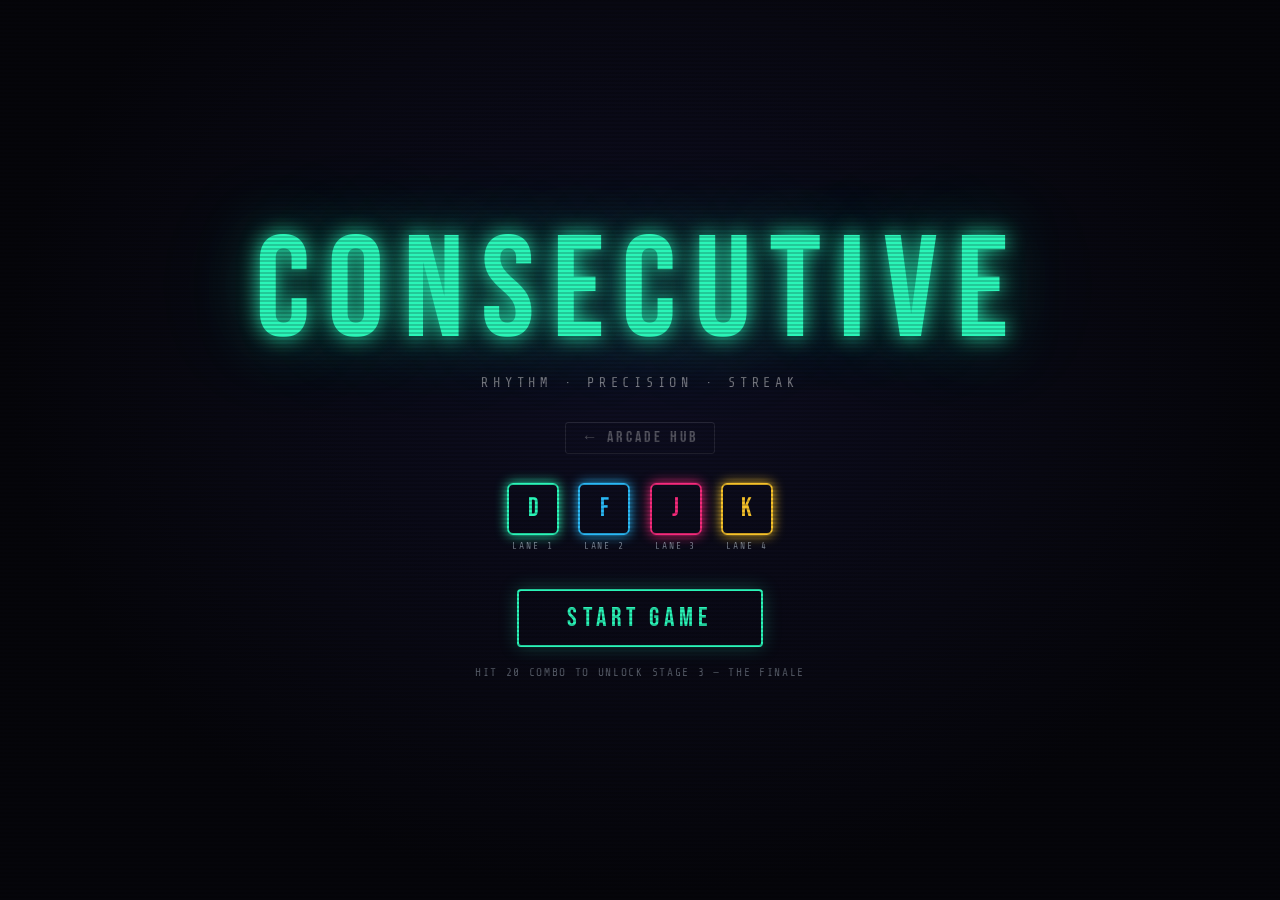
==== commit e27e80ad: "Add files via upload" ====
--- a/index.html
+++ b/index.html
@@ -3,7 +3,7 @@
 <head>
   <meta charset="UTF-8" />
   <meta name="viewport" content="width=device-width, initial-scale=1.0"/>
-  <title>CONSECUTIVE — In The Air Tonight</title>
+  <title>CONSECUTIVE — Rhythm Game</title>
   <link rel="preconnect" href="https://fonts.googleapis.com">
   <link href="https://fonts.googleapis.com/css2?family=Bebas+Neue&family=Share+Tech+Mono&display=swap" rel="stylesheet">
   <style>
@@ -33,8 +33,7 @@
     #startScreen { background:radial-gradient(ellipse at 50% 40%, #0e0e22 0%, #05050a 70%); }
 
     .logo { font-family:var(--display); font-size:clamp(4rem,12vw,9rem); letter-spacing:.12em; color:var(--accent); text-shadow:0 0 20px var(--accent),0 0 60px rgba(42,245,184,.4),0 0 120px rgba(42,245,184,.2); animation:pulse 2.4s ease-in-out infinite; line-height:1; }
-    .subtitle { font-size:.85rem; letter-spacing:.35em; color:rgba(255,255,255,.45); text-transform:uppercase; margin-top:.6rem; margin-bottom:.5rem; }
-    .song-credit { font-size:.7rem; letter-spacing:.2em; color:rgba(42,245,184,.6); margin-bottom:1.8rem; }
+    .subtitle { font-size:.85rem; letter-spacing:.35em; color:rgba(255,255,255,.45); text-transform:uppercase; margin-top:.6rem; margin-bottom:2rem; }
 
     .arcade-back { display:inline-flex; align-items:center; gap:8px; font-family:var(--display); font-size:1rem; letter-spacing:.2em; color:rgba(255,255,255,.3); text-decoration:none; border:1px solid rgba(255,255,255,.1); border-radius:3px; padding:.35rem 1rem; margin-bottom:1.8rem; transition:all .2s; }
     .arcade-back:hover { color:var(--accent); border-color:var(--accent); box-shadow:0 0 12px rgba(42,245,184,.2); }
@@ -51,25 +50,6 @@
     .btn { font-family:var(--display); font-size:1.6rem; letter-spacing:.2em; padding:.7rem 3rem; background:transparent; border:2px solid var(--accent); color:var(--accent); cursor:pointer; border-radius:4px; transition:all .2s; box-shadow:0 0 18px rgba(42,245,184,.25); }
     .btn:hover { background:var(--accent); color:#05050a; box-shadow:0 0 36px rgba(42,245,184,.6); }
     .hint { margin-top:1.2rem; font-size:.7rem; letter-spacing:.15em; opacity:.35; }
-
-    /* ── Countdown overlay ── */
-    #countdown {
-      position:fixed; inset:0; z-index:200; display:flex; align-items:center; justify-content:center;
-      background:rgba(5,5,10,.85); backdrop-filter:blur(4px);
-      opacity:0; pointer-events:none; transition:opacity .3s;
-    }
-    #countdown.show { opacity:1; pointer-events:all; }
-    .countdown-num {
-      font-family:var(--display); font-size:12rem; color:var(--accent);
-      text-shadow:0 0 40px var(--accent),0 0 100px rgba(42,245,184,.4);
-      animation:countPop .9s ease-out;
-    }
-    @keyframes countPop {
-      0%   { transform:scale(2);   opacity:0; }
-      30%  { transform:scale(1);   opacity:1; }
-      75%  { transform:scale(1);   opacity:1; }
-      100% { transform:scale(0.6); opacity:0; }
-    }
 
     /* ── Game Over ── */
     #gameOverScreen { background:rgba(5,5,10,.92); gap:0; }
@@ -94,22 +74,6 @@
     #streakVal { color:var(--accent3); }
     #multVal   { font-size:1rem; opacity:.7; color:var(--accent3); }
 
-    /* ── Progress bar ── */
-    #progressBar {
-      width:100%; max-width:520px; height:3px; background:rgba(255,255,255,.08);
-      position:relative; z-index:10;
-    }
-    #progressFill {
-      height:100%; width:0%; background:linear-gradient(90deg, var(--accent), var(--accent2));
-      box-shadow:0 0 8px var(--accent); transition:width .5s linear;
-    }
-    /* Drum break marker */
-    #drumMarker {
-      position:absolute; top:-3px; width:3px; height:9px;
-      background:#f5c12a; box-shadow:0 0 6px #f5c12a;
-      left: 74.7%; /* 219.4/293.6 */
-    }
-
     /* ── Back-to-start button (in-game) ── */
     #inGameBackBtn {
       position:absolute; top:50%; right:0; transform:translateY(-50%);
@@ -124,24 +88,6 @@
     /* ── Song label ── */
     #songLabel { position:absolute; bottom:90px; right:8px; font-size:.6rem; letter-spacing:.15em; color:rgba(255,255,255,.18); pointer-events:none; z-index:10; writing-mode:vertical-rl; }
 
-    /* ── DRUM BREAK ALERT ── */
-    #drumAlert {
-      position:fixed; top:50%; left:50%; transform:translate(-50%,-50%);
-      font-family:var(--display); font-size:clamp(2rem,6vw,4rem);
-      letter-spacing:.2em; color:#f5c12a;
-      text-shadow:0 0 20px #f5c12a, 0 0 50px rgba(245,193,42,.5);
-      pointer-events:none; z-index:150; opacity:0;
-      white-space:nowrap;
-    }
-    #drumAlert.fire { animation:drumAlertAnim 2s ease-out forwards; }
-    @keyframes drumAlertAnim {
-      0%   { opacity:0; transform:translate(-50%,-50%) scale(0.5); }
-      15%  { opacity:1; transform:translate(-50%,-50%) scale(1.1); }
-      35%  { opacity:1; transform:translate(-50%,-50%) scale(1); }
-      80%  { opacity:1; transform:translate(-50%,-50%) scale(1); }
-      100% { opacity:0; transform:translate(-50%,-50%) scale(0.9) translateY(-30px); }
-    }
-
     /* ── Lanes ── */
     #laneWrap { position:relative; flex:1; width:100%; max-width:520px; display:flex; }
     .lane { flex:1; position:relative; background:var(--lane-bg); border-left:1px solid var(--lane-line); overflow:hidden; transition:background .1s; }
@@ -159,18 +105,6 @@
     .note[data-lane="3"] { background:linear-gradient(180deg,rgba(245,193,42,.9),rgba(245,193,42,.6)); color:#05050a; box-shadow:0 0 16px rgba(245,193,42,.5); }
     .note.hit  { animation:noteHit  .25s ease-out forwards; }
     .note.miss { animation:noteMiss .3s  ease-out forwards; }
-
-    /* ── Drum break note — gold & pulsing ── */
-    .note.drum-break-note {
-      background:linear-gradient(180deg,rgba(255,220,0,.95),rgba(245,140,0,.85)) !important;
-      color:#05050a !important;
-      box-shadow:0 0 24px rgba(255,200,0,.8), 0 0 48px rgba(255,180,0,.4) !important;
-      animation:drumNotePulse .3s ease-in-out infinite alternate;
-    }
-    @keyframes drumNotePulse {
-      from { box-shadow:0 0 16px rgba(255,200,0,.7); }
-      to   { box-shadow:0 0 36px rgba(255,200,0,1), 0 0 60px rgba(255,160,0,.6); }
-    }
 
     .particle { position:absolute; width:6px; height:6px; border-radius:50%; pointer-events:none; z-index:6; animation:particleFly .5s ease-out forwards; }
     .combo-burst { position:absolute; left:50%; transform:translateX(-50%); bottom:110px; font-family:var(--display); font-size:1.4rem; letter-spacing:.1em; color:var(--accent3); text-shadow:0 0 12px var(--accent3); pointer-events:none; z-index:8; animation:burstPop .6s ease-out forwards; white-space:nowrap; }
@@ -212,7 +146,6 @@
 <div id="startScreen" class="screen">
   <div class="logo">CONSECUTIVE</div>
   <div class="subtitle">Rhythm · Precision · Streak</div>
-  <div class="song-credit">♪ IN THE AIR TONIGHT — PHIL COLLINS</div>
   <a href="index.html" class="arcade-back">← ARCADE HUB</a>
   <div class="key-legend">
     <div class="key-box"><div class="key-cap d">D</div><div class="key-label">LANE 1</div></div>
@@ -221,7 +154,7 @@
     <div class="key-box"><div class="key-cap k">K</div><div class="key-label">LANE 4</div></div>
   </div>
   <button class="btn" id="startBtn">START GAME</button>
-  <div class="hint">HIT 20 COMBO TO UNLOCK STAGE 3 — THE FINALE &nbsp;|&nbsp; ⚡ SURVIVE THE DRUM BREAK AT 3:40</div>
+  <div class="hint">HIT 20 COMBO TO UNLOCK STAGE 3 — THE FINALE</div>
 </div>
 
 <!-- ── Game Over Screen ── -->
@@ -257,24 +190,11 @@
     </div>
     <button id="inGameBackBtn">■ QUIT</button>
   </div>
-
-  <!-- Song progress bar with drum break marker -->
-  <div id="progressBar">
-    <div id="progressFill"></div>
-    <div id="drumMarker" title="Drum Break!"></div>
-  </div>
-
   <div id="laneWrap">
     <div id="hitLine"></div>
   </div>
-  <div id="songLabel">IN THE AIR TONIGHT — PHIL COLLINS</div>
+  <div id="songLabel">ODE TO JOY — BEETHOVEN</div>
 </div>
-
-<!-- Countdown overlay -->
-<div id="countdown"><div class="countdown-num" id="countdownNum">3</div></div>
-
-<!-- Drum break alert -->
-<div id="drumAlert">🥁 DRUM BREAK!</div>
 
 <div id="missFlash"></div>
 
@@ -299,264 +219,47 @@
    CONFIG
 ════════════════════════════════════════════════════════ */
 const COMBO_REQUIRED = 20;
-const SONG_DURATION  = 293.64;
-const DRUM_BREAK_TIME = 219.4; // seconds — the iconic fill
 
 const CONFIG = {
   LANES:           ['D','F','J','K'],
   NOTE_HEIGHT:     48,
   HIT_LINE_BOTTOM: 80,
-  // Window opens wider before drum break to be forgiving
-  // during the fast fill section
-  HIT_WINDOW:      65,
-  NOTE_SPEED:      290,  // tuned for 95 BPM at this screen size
+  HIT_WINDOW:      60,
+  NOTE_SPEED:      300,
   POINTS_PER_HIT:  100,
 };
 
 /* ════════════════════════════════════════════════════════
-   SONG CHART — In The Air Tonight, Phil Collins
-   95 BPM, 4/4, D minor
-   ──────────────────────────────────────────────────────
-   Structure:
-     0:00–0:17   : Silence / intro — no notes
-     0:17–1:50   : Verse 1 — very sparse, one note every ~5s
-     1:50–3:20   : Build — every bar + beat 3 added
-     3:20–3:39   : Pre-drum tension — eighth notes
-     3:39–3:43   : THE DRUM BREAK — rapid fill, gold notes
-     3:43–end    : Full band — dense 4/4 with syncopation
-════════════════════════════════════════════════════════ */
-const SONG_CHART = [
-  [17.0, 0],
-  [22.053, 2],
-  [27.105, 1],
-  [32.158, 3],
-  [37.211, 0],
-  [42.263, 2],
-  [47.316, 0],
-  [52.368, 2],
-  [57.421, 1],
-  [62.474, 3],
-  [67.526, 0],
-  [72.579, 2],
-  [77.632, 0],
-  [82.684, 2],
-  [87.737, 1],
-  [92.789, 3],
-  [97.842, 0],
-  [102.895, 2],
-  [107.947, 0],
-  [110.0, 0],
-  [111.263, 1],
-  [112.526, 2],
-  [115.053, 1],
-  [116.316, 0],
-  [117.579, 3],
-  [120.105, 0],
-  [121.368, 1],
-  [122.632, 2],
-  [125.158, 1],
-  [126.421, 0],
-  [127.684, 3],
-  [130.211, 0],
-  [131.474, 1],
-  [132.737, 2],
-  [135.263, 1],
-  [136.526, 0],
-  [137.789, 3],
-  [140.316, 0],
-  [141.579, 1],
-  [142.842, 2],
-  [145.368, 1],
-  [146.632, 0],
-  [147.895, 3],
-  [150.421, 0],
-  [151.684, 1],
-  [152.947, 2],
-  [155.474, 1],
-  [156.737, 0],
-  [158.0, 3],
-  [160.526, 0],
-  [161.789, 1],
-  [163.053, 2],
-  [165.579, 1],
-  [166.842, 0],
-  [168.105, 3],
-  [170.632, 0],
-  [171.895, 1],
-  [173.158, 2],
-  [175.684, 1],
-  [176.947, 0],
-  [178.211, 3],
-  [180.737, 0],
-  [182.0, 1],
-  [183.263, 2],
-  [185.789, 1],
-  [187.053, 0],
-  [188.316, 3],
-  [190.842, 0],
-  [192.105, 1],
-  [193.368, 2],
-  [195.895, 1],
-  [197.158, 0],
-  [198.421, 3],
-  [200.0, 0],
-  [201.263, 2],
-  [202.526, 1],
-  [203.789, 3],
-  [205.053, 2],
-  [206.316, 0],
-  [207.579, 3],
-  [208.842, 1],
-  [210.105, 0],
-  [211.368, 2],
-  [212.632, 1],
-  [213.895, 3],
-  [215.158, 2],
-  [216.421, 0],
-  [217.684, 3],
-  [218.947, 1],
-  // ── THE DRUM BREAK (gold notes) ──
-  [219.4, 2],
-  [219.716, 3],
-  [220.032, 1],
-  [220.347, 2],
-  [220.663, 0],
-  [220.979, 3],
-  [221.295, 1],
-  [221.611, 0],
-  [221.926, 2],
-  [222.242, 1],
-  [222.558, 3],
-  [222.874, 2],
-  [223.189, 0],
-  [223.505, 1],
-  [223.821, 3],
-  [224.137, 2],
-  [224.453, 0],
-  // ── Full band section ──
-  [225.084, 2],
-  [225.4, 0],
-  [225.716, 1],
-  [226.347, 3],
-  [226.979, 0],
-  [227.611, 1],
-  [227.926, 3],
-  [228.242, 2],
-  [228.874, 3],
-  [229.505, 2],
-  [230.137, 0],
-  [230.453, 2],
-  [230.768, 3],
-  [231.4, 1],
-  [232.032, 1],
-  [232.663, 3],
-  [232.979, 1],
-  [233.295, 0],
-  [233.926, 2],
-  [234.558, 0],
-  [235.189, 2],
-  [235.505, 0],
-  [235.821, 1],
-  [236.453, 3],
-  [237.084, 0],
-  [237.716, 1],
-  [238.032, 3],
-  [238.347, 2],
-  [238.979, 3],
-  [239.611, 2],
-  [240.242, 0],
-  [240.558, 2],
-  [240.874, 3],
-  [241.505, 1],
-  [242.137, 1],
-  [242.768, 3],
-  [243.084, 1],
-  [243.4, 0],
-  [244.032, 2],
-  [244.663, 0],
-  [245.295, 2],
-  [245.611, 0],
-  [245.926, 1],
-  [246.558, 3],
-  [247.189, 0],
-  [247.821, 1],
-  [248.137, 3],
-  [248.453, 2],
-  [249.084, 3],
-  [249.716, 2],
-  [250.347, 0],
-  [250.663, 2],
-  [250.979, 3],
-  [251.611, 1],
-  [252.242, 1],
-  [252.874, 3],
-  [253.189, 1],
-  [253.505, 0],
-  [254.137, 2],
-  [254.768, 0],
-  [255.4, 2],
-  [255.716, 0],
-  [256.032, 1],
-  [256.663, 3],
-  [257.295, 0],
-  [257.926, 1],
-  [258.242, 3],
-  [258.558, 2],
-  [259.189, 3],
-  [259.821, 2],
-  [260.453, 0],
-  [260.768, 2],
-  [261.084, 3],
-  [261.716, 1],
-  [262.347, 1],
-  [262.979, 3],
-  [263.295, 1],
-  [263.611, 0],
-  [264.242, 2],
-  [264.874, 0],
-  [265.505, 2],
-  [265.821, 0],
-  [266.137, 1],
-  [266.768, 3],
-  [267.4, 0],
-  [268.032, 1],
-  [268.347, 3],
-  [268.663, 2],
-  [269.295, 3],
-  [269.926, 2],
-  [270.558, 0],
-  [270.874, 2],
-  [271.189, 3],
-  [271.821, 1],
-  [272.453, 1],
-  [273.084, 3],
-  [273.4, 1],
-  [273.716, 0],
-  [274.347, 2],
-  [274.979, 0],
-  [275.611, 2],
-  [275.926, 0],
-  [276.242, 1],
-  [276.874, 3],
-  [277.505, 0],
-  [278.137, 1],
-  [278.453, 3],
-  [278.768, 2],
-  [279.4, 3],
-  [280.032, 2],
-  [280.663, 0],
-  [280.979, 2],
-  [281.295, 3],
-  [281.926, 1],
-  [282.558, 1],
-  [283.189, 3],
-  [283.505, 1],
-  [283.821, 0],
-  [284.453, 2]
-];
-
-// Which indices are drum-break notes (gold styling)
-const DRUM_BREAK_RANGE = [88, 104]; // indices in SONG_CHART
+   SONG CHART
+════════════════════════════════════════════════════════ */
+const SONG_BPM  = 128;
+const SONG_BEAT = 60 / SONG_BPM;
+
+function generateChart() {
+  const chart = [];
+  const patterns = [
+    [0,2,1,3],
+    [0,1,3,2],
+    [0,3,0,1],
+    [2,1,0,3],
+  ];
+  let t = 1.0;
+  for (let bar = 0; bar < 64; bar++) {
+    const pat = patterns[bar % patterns.length];
+    chart.push([t,              pat[0]]);
+    chart.push([t + SONG_BEAT,  pat[1]]);
+    chart.push([t + SONG_BEAT*2,pat[2]]);
+    chart.push([t + SONG_BEAT*3,pat[3]]);
+    if (bar % 4 === 3) {
+      chart.push([t + SONG_BEAT*0.5, (pat[0]+2)%4]);
+      chart.push([t + SONG_BEAT*2.5, (pat[2]+1)%4]);
+    }
+    t += SONG_BEAT * 4;
+  }
+  return chart.sort((a,b) => a[0]-b[0]);
+}
+
+const SONG_CHART = generateChart();
 
 /* ════════════════════════════════════════════════════════
    AUDIO
@@ -564,19 +267,21 @@
 const AudioCtx = window.AudioContext || window.webkitAudioContext;
 let audioCtx   = null;
 
-const songAudio     = new Audio();
-songAudio.loop      = false;
-let   songLoaded    = false;
+const songAudio = new Audio();
+songAudio.loop  = false;
+let   songLoaded = false;
 let   usingSongFile = false;
 
 songAudio.src = 'song.mp3';
 songAudio.addEventListener('canplaythrough', () => {
-  songLoaded    = true;
+  songLoaded = true;
   usingSongFile = true;
   console.log('Audio ready — duration:', songAudio.duration.toFixed(2), 's');
+  const lbl = document.getElementById('songLabel');
+  if (lbl) lbl.textContent = '♪ NOW PLAYING';
 }, { once: true });
 songAudio.addEventListener('error', () => {
-  console.warn('song.mp3 not found — place song.mp3 next to this HTML file');
+  console.log('song.mp3 not found — using synth fallback');
   usingSongFile = false;
 });
 songAudio.load();
@@ -586,63 +291,89 @@
   if (audioCtx.state === 'suspended') audioCtx.resume();
 }
 
-// ── Sound effects ──
 function playSound(type, lane) {
   ensureAudio();
-  if (!audioCtx) return;
   const now = audioCtx.currentTime;
   const LANE_FREQS = [261.63, 329.63, 392.00, 523.25];
   const freq = LANE_FREQS[lane ?? 0];
 
   if (type === 'hit') {
-    const osc = audioCtx.createOscillator(), g = audioCtx.createGain();
+    const osc = audioCtx.createOscillator();
+    const g   = audioCtx.createGain();
     osc.connect(g); g.connect(audioCtx.destination);
-    osc.type = 'triangle'; osc.frequency.setValueAtTime(freq, now);
-    g.gain.setValueAtTime(0.18, now);
+    osc.type = 'triangle';
+    osc.frequency.setValueAtTime(freq, now);
+    g.gain.setValueAtTime(0.20, now);
     g.gain.exponentialRampToValueAtTime(0.001, now + 0.18);
     osc.start(now); osc.stop(now + 0.2);
-  } else if (type === 'drum') {
-    // Snare-like hit for drum break
-    const buf = audioCtx.createBuffer(1, audioCtx.sampleRate * 0.15, audioCtx.sampleRate);
-    const data = buf.getChannelData(0);
-    for (let i = 0; i < data.length; i++) data[i] = (Math.random() * 2 - 1) * Math.pow(1 - i / data.length, 2);
-    const src = audioCtx.createBufferSource(), g = audioCtx.createGain();
-    src.buffer = buf; src.connect(g); g.connect(audioCtx.destination);
-    g.gain.setValueAtTime(0.35, now);
-    g.gain.exponentialRampToValueAtTime(0.001, now + 0.14);
-    src.start(now);
   } else if (type === 'miss') {
-    const osc = audioCtx.createOscillator(), g = audioCtx.createGain();
+    const osc = audioCtx.createOscillator();
+    const g   = audioCtx.createGain();
     osc.connect(g); g.connect(audioCtx.destination);
-    osc.type = 'sawtooth'; osc.frequency.setValueAtTime(120, now);
+    osc.type = 'sawtooth';
+    osc.frequency.setValueAtTime(120, now);
     osc.frequency.exponentialRampToValueAtTime(50, now + .15);
-    g.gain.setValueAtTime(.18, now); g.gain.exponentialRampToValueAtTime(.001, now + .18);
+    g.gain.setValueAtTime(.18, now);
+    g.gain.exponentialRampToValueAtTime(.001, now + .18);
     osc.start(now); osc.stop(now + .2);
   } else if (type === 'combo') {
-    const osc = audioCtx.createOscillator(), g = audioCtx.createGain();
+    const osc = audioCtx.createOscillator();
+    const g   = audioCtx.createGain();
     osc.connect(g); g.connect(audioCtx.destination);
-    osc.type = 'sine'; osc.frequency.setValueAtTime(freq * 2, now);
-    g.gain.setValueAtTime(.14, now); g.gain.exponentialRampToValueAtTime(.001, now + .22);
+    osc.type = 'sine';
+    osc.frequency.setValueAtTime(freq * 2, now);
+    g.gain.setValueAtTime(.14, now);
+    g.gain.exponentialRampToValueAtTime(.001, now + .22);
     osc.start(now); osc.stop(now + .25);
   } else if (type === 'unlock') {
     [0, 0.1, 0.2].forEach((d, i) => {
       const o = audioCtx.createOscillator(), gn = audioCtx.createGain();
       o.connect(gn); gn.connect(audioCtx.destination);
-      o.type = 'sine'; o.frequency.setValueAtTime([880,1100,1320][i], now+d);
-      gn.gain.setValueAtTime(.15, now+d); gn.gain.exponentialRampToValueAtTime(.001, now+d+.18);
+      o.type = 'sine';
+      o.frequency.setValueAtTime([880,1100,1320][i], now+d);
+      gn.gain.setValueAtTime(.15, now+d);
+      gn.gain.exponentialRampToValueAtTime(.001, now+d+.18);
       o.start(now+d); o.stop(now+d+.22);
     });
   }
 }
 
+function playSynthFallback(startAudioTime) {
+  const notes = SONG_CHART.slice(0, 80);
+  notes.forEach(([tSec, lane]) => {
+    const t    = startAudioTime + tSec;
+    if (t < audioCtx.currentTime) return;
+    const FREQS = [261.63, 329.63, 392.00, 523.25];
+    const osc  = audioCtx.createOscillator();
+    const g    = audioCtx.createGain();
+    const filt = audioCtx.createBiquadFilter();
+    filt.type = 'lowpass'; filt.frequency.value = 2000;
+    osc.connect(filt); filt.connect(g); g.connect(audioCtx.destination);
+    osc.type = 'triangle';
+    osc.frequency.setValueAtTime(FREQS[lane], t);
+    g.gain.setValueAtTime(0.0, t);
+    g.gain.linearRampToValueAtTime(0.12, t + 0.02);
+    g.gain.exponentialRampToValueAtTime(0.001, t + 0.22);
+    osc.start(t); osc.stop(t + 0.25);
+  });
+}
+
 /* ════════════════════════════════════════════════════════
    STATE
 ════════════════════════════════════════════════════════ */
 const state = {
-  running: false, score: 0, streak: 0, bestStreak: 0, maxMult: 1,
-  totalHits: 0, notes: [], bestScore: 0, unlockFired: false,
-  songNoteIdx: 0, songStartedAt: 0, travelTime: 0,
-  drumAlertFired: false,
+  running:      false,
+  score:        0,
+  streak:       0,
+  bestStreak:   0,
+  maxMult:      1,
+  totalHits:    0,
+  notes:        [],
+  bestScore:    0,
+  unlockFired:  false,
+  songNoteIdx:  0,
+  songStartedAt: 0,
+  travelTime:   0,
 };
 
 /* ════════════════════════════════════════════════════════
@@ -664,16 +395,13 @@
 const missFlash      = document.getElementById('missFlash');
 const unlockBadge    = document.getElementById('unlockBadge');
 const inGameBackBtn  = document.getElementById('inGameBackBtn');
-const progressFill   = document.getElementById('progressFill');
-const drumAlert      = document.getElementById('drumAlert');
-const countdownEl    = document.getElementById('countdown');
-const countdownNum   = document.getElementById('countdownNum');
 const laneEls        = [];
 
 function buildLanes() {
-  laneEls.forEach(l => l.remove()); laneEls.length = 0;
+  laneEls.forEach(l => l.remove());
+  laneEls.length = 0;
   CONFIG.LANES.forEach((key, i) => {
-    const el = document.createElement('div');
+    const el    = document.createElement('div');
     el.className = 'lane'; el.dataset.lane = i;
     const label = document.createElement('div');
     label.className = 'lane-key'; label.textContent = key;
@@ -687,43 +415,43 @@
    SONG-SYNCED NOTE SPAWNING
 ════════════════════════════════════════════════════════ */
 function getSongTime() {
-  if (usingSongFile && !songAudio.paused) return songAudio.currentTime;
+  if (usingSongFile && !songAudio.paused) {
+    return songAudio.currentTime;
+  }
   return (performance.now() - state.songStartedAt) / 1000;
 }
 
 function checkSongSpawns() {
-  const songTime  = getSongTime();
-  const travelSec = state.travelTime / 1000;
-
-  // Fire drum break alert ~4 seconds before
-  if (!state.drumAlertFired && songTime >= DRUM_BREAK_TIME - 4) {
-    state.drumAlertFired = true;
-    drumAlert.classList.remove('fire');
-    void drumAlert.offsetWidth; // reflow
-    drumAlert.classList.add('fire');
-  }
+  const songTime   = getSongTime();
+  const travelSec  = state.travelTime / 1000;
 
   while (state.songNoteIdx < SONG_CHART.length) {
     const [hitTime, lane] = SONG_CHART[state.songNoteIdx];
     if (songTime >= hitTime - travelSec) {
-      const isDrumBreak = state.songNoteIdx >= DRUM_BREAK_RANGE[0] &&
-                          state.songNoteIdx <= DRUM_BREAK_RANGE[1];
-      spawnNote(lane, hitTime, isDrumBreak);
+      spawnNote(lane, hitTime);
       state.songNoteIdx++;
     } else {
       break;
     }
   }
-}
-
-function spawnNote(lane, hitTimeSec, isDrumBreak = false) {
+
+  if (state.songNoteIdx >= SONG_CHART.length) {
+    if (usingSongFile) {
+      songAudio.currentTime = 0;
+      songAudio.play().catch(()=>{});
+    }
+    state.songNoteIdx = 0;
+    state.songStartedAt = performance.now();
+  }
+}
+
+function spawnNote(lane, hitTimeSec) {
   const el = document.createElement('div');
-  el.className = 'note' + (isDrumBreak ? ' drum-break-note' : '');
-  el.dataset.lane = lane;
-  el.textContent = isDrumBreak ? '★' : CONFIG.LANES[lane];
+  el.className = 'note'; el.dataset.lane = lane;
+  el.textContent = CONFIG.LANES[lane];
   el.style.top = `-${CONFIG.NOTE_HEIGHT}px`;
   laneEls[lane].appendChild(el);
-  state.notes.push({ lane, el, y: -CONFIG.NOTE_HEIGHT, hitTimeSec, alive: true, hit: false, isDrumBreak });
+  state.notes.push({ lane, el, y: -CONFIG.NOTE_HEIGHT, hitTimeSec, alive: true, hit: false });
 }
 
 /* ════════════════════════════════════════════════════════
@@ -737,25 +465,18 @@
   streakVal.textContent = state.streak;
   multVal.textContent   = `${mult}×`;
   bestVal.textContent   = Math.max(state.score, state.bestScore);
-
-  // Update progress bar
-  const pct = Math.min(getSongTime() / SONG_DURATION * 100, 100);
-  progressFill.style.width = pct + '%';
 }
 
 /* ════════════════════════════════════════════════════════
    HIT / MISS FEEDBACK
 ════════════════════════════════════════════════════════ */
-function spawnParticles(laneEl, yPx, isDrum) {
-  const colors = isDrum
-    ? ['#ffd700','#ffaa00','#ffe066','#ff8800','#fff']
-    : ['var(--note-d)','var(--note-f)','var(--note-j)','var(--note-k)','#fff'];
-  const count = isDrum ? 16 : 10;
-  for (let i = 0; i < count; i++) {
+function spawnParticles(laneEl, yPx) {
+  const colors = ['var(--note-d)','var(--note-f)','var(--note-j)','var(--note-k)','#fff'];
+  for (let i = 0; i < 10; i++) {
     const p = document.createElement('div');
     p.className = 'particle';
     const angle = Math.random() * Math.PI * 2;
-    const dist  = (isDrum ? 50 : 30) + Math.random() * 40;
+    const dist  = 30 + Math.random() * 40;
     p.style.cssText = `left:${laneEl.offsetWidth/2}px;top:${yPx}px;background:${colors[Math.floor(Math.random()*colors.length)]};--tx:${Math.cos(angle)*dist}px;--ty:${Math.sin(angle)*dist}px;`;
     laneEl.appendChild(p);
     setTimeout(() => p.remove(), 520);
@@ -787,7 +508,7 @@
   const yPx    = note.y + CONFIG.NOTE_HEIGHT / 2;
   note.el.classList.add('hit');
   setTimeout(() => note.el.remove(), 280);
-  spawnParticles(laneEl, yPx, note.isDrumBreak);
+  spawnParticles(laneEl, yPx);
   laneEls[note.lane].classList.add('flash-good');
   setTimeout(() => laneEls[note.lane].classList.remove('flash-good'), 100);
 
@@ -796,16 +517,13 @@
   if (state.streak > state.bestStreak) state.bestStreak = state.streak;
   const mult = getMultiplier();
   if (mult > state.maxMult) state.maxMult = mult;
-  // Drum break notes worth 3× extra
-  const bonus = note.isDrumBreak ? 3 : 1;
-  state.score += CONFIG.POINTS_PER_HIT * mult * bonus;
-
-  if (state.streak >= COMBO_REQUIRED && !state.unlockFired) fireUnlock(state.streak);
-
-  if (note.isDrumBreak) {
-    playSound('drum', note.lane);
-    if (state.streak % 5 === 0) showComboBurst(`🥁 ${state.streak}`);
-  } else if (state.streak > 0 && state.streak % 10 === 0) {
+  state.score += CONFIG.POINTS_PER_HIT * mult;
+
+  if (state.streak >= COMBO_REQUIRED && !state.unlockFired) {
+    fireUnlock(state.streak);
+  }
+
+  if (state.streak > 0 && state.streak % 10 === 0) {
     playSound('combo', note.lane);
     showComboBurst(`${state.streak} COMBO  ${mult}×`);
   } else {
@@ -842,7 +560,8 @@
   for (let i = 0; i < 12; i++) {
     const sp = document.createElement('div');
     sp.className = 'modal-spark';
-    const angle = (i/12)*Math.PI*2, r = 160 + Math.random()*60;
+    const angle = (i / 12) * Math.PI * 2;
+    const r = 160 + Math.random() * 60;
     sp.style.cssText = `left:calc(50% + ${Math.cos(angle)*r}px);top:calc(50% + ${Math.sin(angle)*r}px);background:${sparkColors[i%sparkColors.length]};box-shadow:0 0 6px ${sparkColors[i%sparkColors.length]};--sx:${(Math.random()-.5)*30}px;--sy:${(Math.random()-.5)*30}px;animation-delay:${Math.random()}s;`;
     box.appendChild(sp);
   }
@@ -905,36 +624,7 @@
     if (note.y > laneHeight + 10) { note.el.remove(); state.notes.splice(i,1); }
   }
 
-  // Update progress bar every frame
-  const pct = Math.min(getSongTime() / SONG_DURATION * 100, 100);
-  progressFill.style.width = pct + '%';
-
   rafId = requestAnimationFrame(gameLoop);
-}
-
-/* ════════════════════════════════════════════════════════
-   COUNTDOWN THEN START
-════════════════════════════════════════════════════════ */
-function runCountdown(callback) {
-  let count = 3;
-  countdownEl.classList.add('show');
-  countdownNum.textContent = count;
-
-  function tick() {
-    count--;
-    if (count <= 0) {
-      countdownEl.classList.remove('show');
-      callback();
-      return;
-    }
-    countdownNum.textContent = count;
-    // re-trigger animation
-    countdownNum.style.animation = 'none';
-    void countdownNum.offsetWidth;
-    countdownNum.style.animation = '';
-    setTimeout(tick, 1000);
-  }
-  setTimeout(tick, 1000);
 }
 
 /* ════════════════════════════════════════════════════════
@@ -950,34 +640,34 @@
   state.travelTime = (travelPx / CONFIG.NOTE_SPEED) * 1000;
 
   Object.assign(state, {
-    running: false, score: 0, streak: 0, bestStreak: 0, maxMult: 1,
+    running: true, score: 0, streak: 0, bestStreak: 0, maxMult: 1,
     totalHits: 0, notes: [], unlockFired: false, songNoteIdx: 0,
-    drumAlertFired: false,
   });
 
   updateHUD();
   startScreen.classList.add('hidden');
   gameOverScreen.classList.add('hidden');
-  progressFill.style.width = '0%';
-
-  runCountdown(() => {
-    state.running = true;
-
-    if (usingSongFile) {
-      songAudio.currentTime = 0;
-      songAudio.play().then(() => {
-        state.songStartedAt = performance.now() - songAudio.currentTime * 1000;
-      }).catch(() => { state.songStartedAt = performance.now(); });
-      songAudio.onended = () => {
-        if (state.running) endGame();
-      };
-    } else {
+
+  if (usingSongFile) {
+    songAudio.currentTime = 0;
+    songAudio.play().then(() => {
+      state.songStartedAt = performance.now() - songAudio.currentTime * 1000;
+    }).catch(() => {
       state.songStartedAt = performance.now();
-    }
-
-    lastFrameTime = performance.now();
-    rafId = requestAnimationFrame(gameLoop);
-  });
+    });
+    songAudio.onended = () => {
+      if (state.running) {
+        state.songNoteIdx  = 0;
+        state.songStartedAt = performance.now();
+      }
+    };
+  } else {
+    state.songStartedAt = performance.now();
+    playSynthFallback(audioCtx.currentTime + 0.05);
+  }
+
+  lastFrameTime = performance.now();
+  rafId = requestAnimationFrame(gameLoop);
 }
 
 function stopGame() {
@@ -990,7 +680,6 @@
 
 function quitToStart() {
   stopGame();
-  countdownEl.classList.remove('show');
   document.getElementById('streakModal').classList.remove('show');
   document.querySelectorAll('.modal-spark').forEach(s => s.remove());
   startScreen.classList.remove('hidden');
@@ -1016,10 +705,12 @@
 ════════════════════════════════════════════════════════ */
 startBtn.addEventListener('click',   startGame);
 restartBtn.addEventListener('click', startGame);
-arcadeBtn.addEventListener('click',  goToArcadeWithUnlock);
+arcadeBtn.addEventListener('click',  () => { goToArcadeWithUnlock(); });
 inGameBackBtn.addEventListener('click', quitToStart);
 
-document.getElementById('modalArcadeBtn').addEventListener('click', goToArcadeWithUnlock);
+document.getElementById('modalArcadeBtn').addEventListener('click', () => {
+  goToArcadeWithUnlock();
+});
 document.getElementById('modalStayBtn').addEventListener('click', () => {
   document.getElementById('streakModal').classList.remove('show');
   document.querySelectorAll('.modal-spark').forEach(s => s.remove());
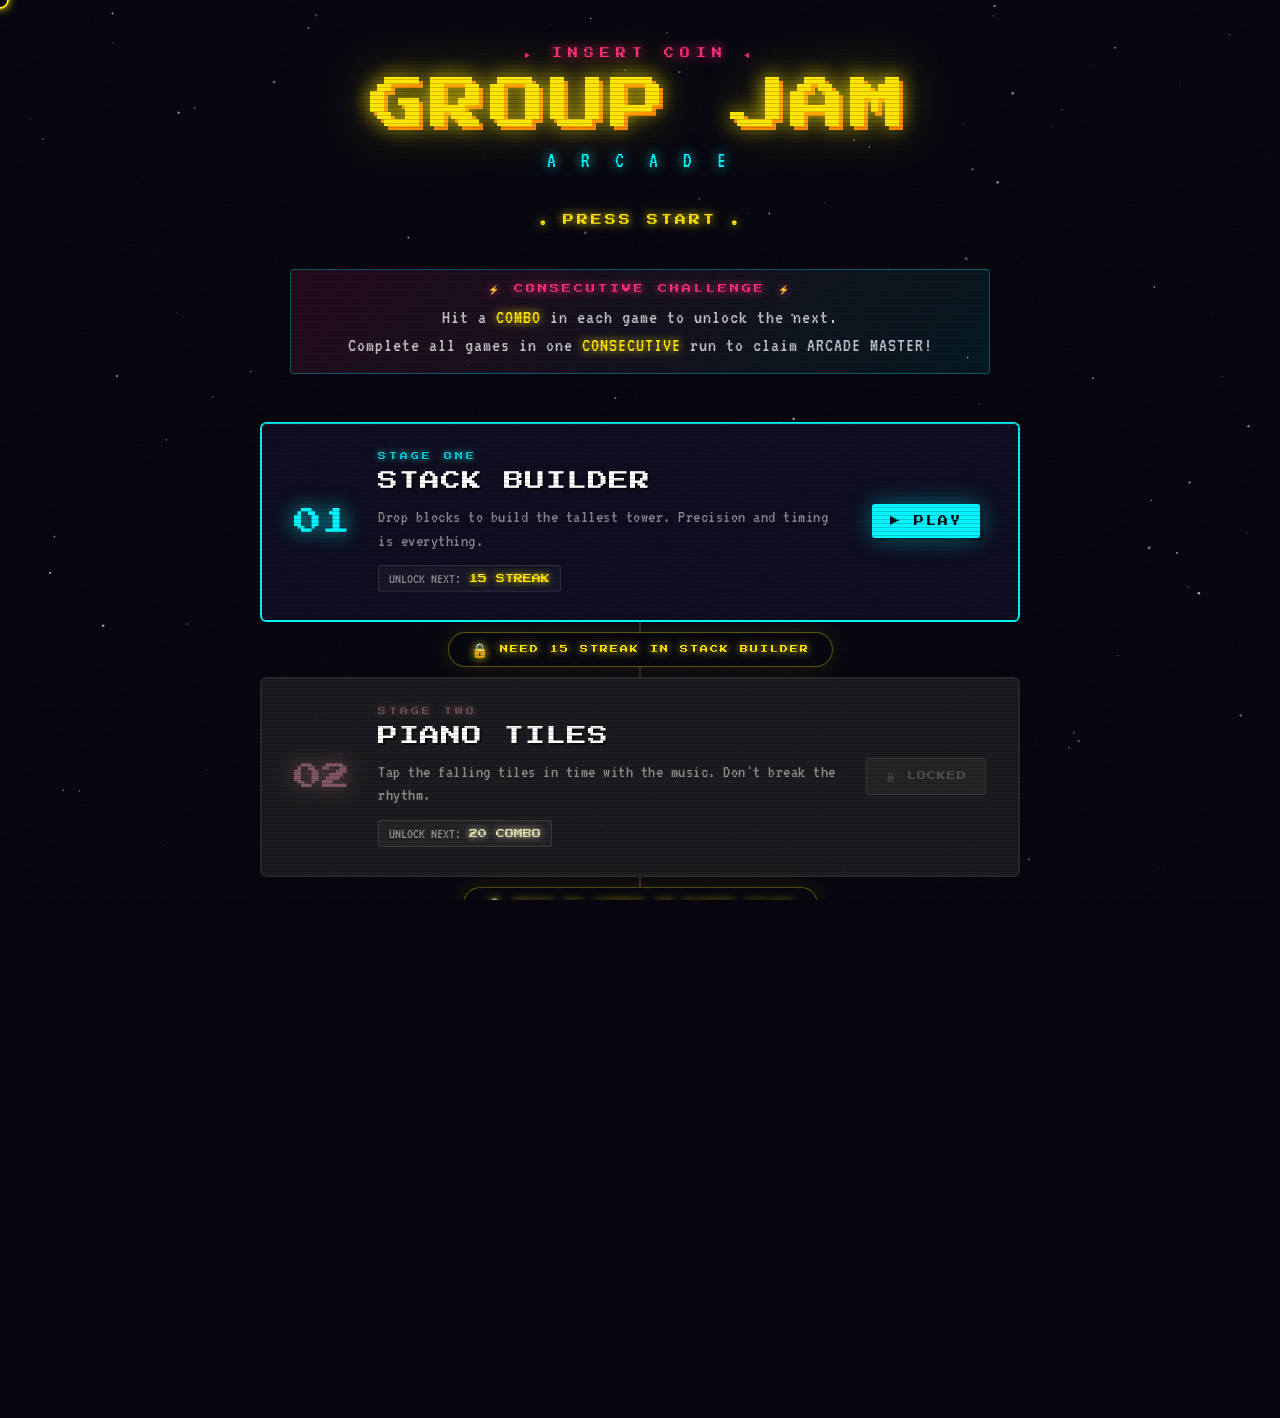
==== commit a713206e: "fixed broken ahhh index" ====
--- a/index.html
+++ b/index.html
@@ -1,726 +1,844 @@
 <!DOCTYPE html>
 <html lang="en">
 <head>
-  <meta charset="UTF-8" />
-  <meta name="viewport" content="width=device-width, initial-scale=1.0"/>
-  <title>CONSECUTIVE — Rhythm Game</title>
-  <link rel="preconnect" href="https://fonts.googleapis.com">
-  <link href="https://fonts.googleapis.com/css2?family=Bebas+Neue&family=Share+Tech+Mono&display=swap" rel="stylesheet">
+  <meta charset="UTF-8">
+  <meta name="viewport" content="width=device-width, initial-scale=1.0">
+  <title>GroupJam Arcade</title>
   <style>
-    *, *::before, *::after { box-sizing: border-box; margin: 0; padding: 0; }
+    @import url('https://fonts.googleapis.com/css2?family=Press+Start+2P&family=VT323:wght@400&display=swap');
+
     :root {
-      --bg:        #05050a;
-      --lane-bg:   #0c0c18;
-      --lane-line: #1a1a30;
-      --hit-line:  #2af5b8;
-      --accent:    #2af5b8;
-      --accent2:   #f52a7c;
-      --accent3:   #f5c12a;
-      --note-d:    #2af5b8;
-      --note-f:    #2ab8f5;
-      --note-j:    #f52a7c;
-      --note-k:    #f5c12a;
-      --text:      #e0f0ff;
-      --mono:      'Share Tech Mono', monospace;
-      --display:   'Bebas Neue', sans-serif;
-    }
-    html, body { height:100%; width:100%; background:var(--bg); color:var(--text); font-family:var(--mono); overflow:hidden; user-select:none; }
-    body::after { content:''; position:fixed; inset:0; background:repeating-linear-gradient(0deg,transparent,transparent 2px,rgba(0,0,0,.18) 2px,rgba(0,0,0,.18) 4px); pointer-events:none; z-index:999; }
-
-    /* ── Screens ── */
-    .screen { position:fixed; inset:0; display:flex; flex-direction:column; align-items:center; justify-content:center; z-index:100; transition:opacity .4s; }
-    .screen.hidden { opacity:0; pointer-events:none; }
-    #startScreen { background:radial-gradient(ellipse at 50% 40%, #0e0e22 0%, #05050a 70%); }
-
-    .logo { font-family:var(--display); font-size:clamp(4rem,12vw,9rem); letter-spacing:.12em; color:var(--accent); text-shadow:0 0 20px var(--accent),0 0 60px rgba(42,245,184,.4),0 0 120px rgba(42,245,184,.2); animation:pulse 2.4s ease-in-out infinite; line-height:1; }
-    .subtitle { font-size:.85rem; letter-spacing:.35em; color:rgba(255,255,255,.45); text-transform:uppercase; margin-top:.6rem; margin-bottom:2rem; }
-
-    .arcade-back { display:inline-flex; align-items:center; gap:8px; font-family:var(--display); font-size:1rem; letter-spacing:.2em; color:rgba(255,255,255,.3); text-decoration:none; border:1px solid rgba(255,255,255,.1); border-radius:3px; padding:.35rem 1rem; margin-bottom:1.8rem; transition:all .2s; }
-    .arcade-back:hover { color:var(--accent); border-color:var(--accent); box-shadow:0 0 12px rgba(42,245,184,.2); }
-
-    .key-legend { display:flex; gap:1.2rem; margin-bottom:2.4rem; }
-    .key-box { display:flex; flex-direction:column; align-items:center; gap:.4rem; }
-    .key-cap { width:52px; height:52px; border-radius:6px; display:flex; align-items:center; justify-content:center; font-family:var(--display); font-size:1.6rem; border:2px solid; }
-    .key-cap.d { color:var(--note-d); border-color:var(--note-d); box-shadow:0 0 12px var(--note-d); }
-    .key-cap.f { color:var(--note-f); border-color:var(--note-f); box-shadow:0 0 12px var(--note-f); }
-    .key-cap.j { color:var(--note-j); border-color:var(--note-j); box-shadow:0 0 12px var(--note-j); }
-    .key-cap.k { color:var(--note-k); border-color:var(--note-k); box-shadow:0 0 12px var(--note-k); }
-    .key-label { font-size:.6rem; letter-spacing:.2em; opacity:.5; }
-
-    .btn { font-family:var(--display); font-size:1.6rem; letter-spacing:.2em; padding:.7rem 3rem; background:transparent; border:2px solid var(--accent); color:var(--accent); cursor:pointer; border-radius:4px; transition:all .2s; box-shadow:0 0 18px rgba(42,245,184,.25); }
-    .btn:hover { background:var(--accent); color:#05050a; box-shadow:0 0 36px rgba(42,245,184,.6); }
-    .hint { margin-top:1.2rem; font-size:.7rem; letter-spacing:.15em; opacity:.35; }
-
-    /* ── Game Over ── */
-    #gameOverScreen { background:rgba(5,5,10,.92); gap:0; }
-    .over-title { font-family:var(--display); font-size:clamp(3rem,8vw,6rem); color:var(--accent2); text-shadow:0 0 30px var(--accent2); letter-spacing:.15em; }
-    .over-stats { margin:1.6rem 0 1.4rem; text-align:center; line-height:2; font-size:.9rem; opacity:.8; }
-    .over-stats span { color:var(--accent); font-size:1.2rem; }
-    .unlock-badge { display:none; background:linear-gradient(135deg,rgba(57,255,20,0.15),rgba(0,245,255,0.1)); border:1.5px solid #39ff14; border-radius:4px; padding:.7rem 1.8rem; margin-bottom:1.6rem; text-align:center; font-family:var(--display); font-size:1.1rem; letter-spacing:.15em; color:#39ff14; text-shadow:0 0 12px #39ff14; animation:badgePulse 1.5s ease-in-out infinite; }
-    .unlock-badge.visible { display:block; }
-    @keyframes badgePulse { 0%,100%{box-shadow:0 0 24px rgba(57,255,20,.2);}50%{box-shadow:0 0 40px rgba(57,255,20,.5);} }
-    .btn-row { display:flex; gap:1rem; align-items:center; flex-wrap:wrap; justify-content:center; }
-    .btn-arcade { font-family:var(--display); font-size:1.3rem; letter-spacing:.15em; padding:.6rem 2rem; background:transparent; border:2px solid rgba(255,255,255,.2); color:rgba(255,255,255,.4); cursor:pointer; border-radius:4px; transition:all .2s; }
-    .btn-arcade:hover { border-color:var(--accent); color:var(--accent); }
-    .btn-arcade.highlighted { border-color:#39ff14; color:#39ff14; box-shadow:0 0 20px rgba(57,255,20,.3); }
-
-    /* ── In-game HUD ── */
-    #gameWrap { position:fixed; inset:0; display:flex; flex-direction:column; align-items:center; }
-    #hud { width:100%; max-width:520px; display:flex; justify-content:space-between; align-items:flex-end; padding:.8rem 1rem .4rem; z-index:10; position:relative; }
-    .hud-block { display:flex; flex-direction:column; }
-    .hud-label { font-size:.58rem; letter-spacing:.3em; opacity:.4; text-transform:uppercase; }
-    .hud-value { font-family:var(--display); font-size:2.2rem; letter-spacing:.06em; line-height:1; }
-    #scoreVal  { color:var(--accent); }
-    #streakVal { color:var(--accent3); }
-    #multVal   { font-size:1rem; opacity:.7; color:var(--accent3); }
-
-    /* ── Back-to-start button (in-game) ── */
-    #inGameBackBtn {
-      position:absolute; top:50%; right:0; transform:translateY(-50%);
-      font-family:var(--display); font-size:.75rem; letter-spacing:.15em;
-      color:rgba(255,255,255,.22); background:transparent;
-      border:1px solid rgba(255,255,255,.1); border-radius:3px;
-      padding:.3rem .8rem; cursor:pointer; transition:all .2s; z-index:20;
-      white-space:nowrap;
-    }
-    #inGameBackBtn:hover { color:var(--accent2); border-color:var(--accent2); box-shadow:0 0 10px rgba(245,42,124,.25); }
-
-    /* ── Song label ── */
-    #songLabel { position:absolute; bottom:90px; right:8px; font-size:.6rem; letter-spacing:.15em; color:rgba(255,255,255,.18); pointer-events:none; z-index:10; writing-mode:vertical-rl; }
-
-    /* ── Lanes ── */
-    #laneWrap { position:relative; flex:1; width:100%; max-width:520px; display:flex; }
-    .lane { flex:1; position:relative; background:var(--lane-bg); border-left:1px solid var(--lane-line); overflow:hidden; transition:background .1s; }
-    .lane:last-child { border-right:1px solid var(--lane-line); }
-    .lane.flash-good { background:rgba(42,245,184,.12); }
-    .lane.flash-bad  { background:rgba(245,42,124,.18); }
-    .lane-key { position:absolute; bottom:64px; left:50%; transform:translateX(-50%); font-family:var(--display); font-size:1.3rem; opacity:.2; pointer-events:none; z-index:2; }
-    #hitLine { position:absolute; bottom:80px; left:0; right:0; height:3px; background:var(--hit-line); box-shadow:0 0 14px var(--hit-line),0 0 30px rgba(42,245,184,.3); z-index:5; pointer-events:none; }
-
-    /* ── Notes ── */
-    .note { position:absolute; left:4px; right:4px; height:48px; border-radius:5px; display:flex; align-items:center; justify-content:center; font-family:var(--display); font-size:1.2rem; pointer-events:none; z-index:3; }
-    .note[data-lane="0"] { background:linear-gradient(180deg,rgba(42,245,184,.9),rgba(42,245,184,.6)); color:#05050a; box-shadow:0 0 16px rgba(42,245,184,.5); }
-    .note[data-lane="1"] { background:linear-gradient(180deg,rgba(42,184,245,.9),rgba(42,184,245,.6)); color:#05050a; box-shadow:0 0 16px rgba(42,184,245,.5); }
-    .note[data-lane="2"] { background:linear-gradient(180deg,rgba(245,42,124,.9),rgba(245,42,124,.6)); color:#fff;    box-shadow:0 0 16px rgba(245,42,124,.5); }
-    .note[data-lane="3"] { background:linear-gradient(180deg,rgba(245,193,42,.9),rgba(245,193,42,.6)); color:#05050a; box-shadow:0 0 16px rgba(245,193,42,.5); }
-    .note.hit  { animation:noteHit  .25s ease-out forwards; }
-    .note.miss { animation:noteMiss .3s  ease-out forwards; }
-
-    .particle { position:absolute; width:6px; height:6px; border-radius:50%; pointer-events:none; z-index:6; animation:particleFly .5s ease-out forwards; }
-    .combo-burst { position:absolute; left:50%; transform:translateX(-50%); bottom:110px; font-family:var(--display); font-size:1.4rem; letter-spacing:.1em; color:var(--accent3); text-shadow:0 0 12px var(--accent3); pointer-events:none; z-index:8; animation:burstPop .6s ease-out forwards; white-space:nowrap; }
-    #missFlash { position:fixed; inset:0; background:rgba(245,42,124,.12); pointer-events:none; z-index:90; opacity:0; transition:opacity .05s; }
-    #missFlash.show { opacity:1; }
-
-    /* ── Streak modal ── */
-    #streakModal { display:none; position:fixed; inset:0; z-index:500; align-items:center; justify-content:center; background:rgba(5,5,10,0.88); backdrop-filter:blur(7px); }
-    #streakModal.show { display:flex; animation:modalFadeIn .3s ease-out; }
-    .modal-box { position:relative; background:linear-gradient(160deg,#0d0d22,#05050a); border:2px solid #39ff14; border-radius:10px; padding:44px 48px 40px; text-align:center; max-width:420px; width:90%; box-shadow:0 0 60px rgba(57,255,20,0.3),0 0 120px rgba(57,255,20,0.1); animation:modalPop .4s cubic-bezier(0.34,1.56,0.64,1); }
-    .modal-icon { font-size:52px; margin-bottom:12px; animation:iconSpin .6s ease-out; }
-    .modal-title { font-family:var(--display); font-size:2.8rem; letter-spacing:.15em; color:#39ff14; text-shadow:0 0 20px #39ff14,0 0 40px rgba(57,255,20,0.5); margin-bottom:6px; }
-    .modal-sub { font-size:.75rem; letter-spacing:.25em; color:rgba(255,255,255,.4); margin-bottom:24px; text-transform:uppercase; }
-    .modal-stat { display:inline-block; background:rgba(57,255,20,0.08); border:1px solid rgba(57,255,20,0.25); border-radius:4px; padding:8px 20px; margin-bottom:28px; font-family:var(--display); font-size:1.3rem; color:var(--accent3); text-shadow:0 0 10px var(--accent3); }
-    .modal-divider { height:1px; background:linear-gradient(90deg,transparent,rgba(57,255,20,0.3),transparent); margin-bottom:24px; }
-    .modal-question { font-size:.72rem; letter-spacing:.2em; color:rgba(255,255,255,.35); margin-bottom:16px; text-transform:uppercase; }
-    .modal-btns { display:flex; gap:12px; justify-content:center; flex-wrap:wrap; }
-    .modal-btn-arcade { font-family:var(--display); font-size:1.2rem; letter-spacing:.15em; padding:.65rem 1.8rem; background:#39ff14; color:#05050a; border:none; border-radius:4px; cursor:pointer; box-shadow:0 0 24px rgba(57,255,20,0.5),4px 4px 0 rgba(0,0,0,0.4); transition:all .15s; }
-    .modal-btn-arcade:hover { transform:translate(-2px,-2px); box-shadow:0 0 40px rgba(57,255,20,0.8),6px 6px 0 rgba(0,0,0,0.4); }
-    .modal-btn-stay { font-family:var(--display); font-size:1.2rem; letter-spacing:.15em; padding:.65rem 1.8rem; background:transparent; color:rgba(255,255,255,.4); border:2px solid rgba(255,255,255,.15); border-radius:4px; cursor:pointer; transition:all .15s; }
-    .modal-btn-stay:hover { color:var(--accent); border-color:var(--accent); box-shadow:0 0 16px rgba(42,245,184,.3); }
-    .modal-spark { position:absolute; width:5px; height:5px; border-radius:50%; pointer-events:none; animation:sparkFloat 2s ease-in-out infinite; }
-
-    /* ── Animations ── */
-    @keyframes pulse { 0%,100%{text-shadow:0 0 20px var(--accent),0 0 60px rgba(42,245,184,.4);}50%{text-shadow:0 0 40px var(--accent),0 0 100px rgba(42,245,184,.7),0 0 160px rgba(42,245,184,.3);} }
-    @keyframes noteHit  { 0%{transform:scaleY(1) scaleX(1);opacity:1;}60%{transform:scaleY(.3) scaleX(1.4);opacity:.8;}100%{transform:scaleY(0) scaleX(1.8);opacity:0;} }
-    @keyframes noteMiss { 0%{opacity:1;transform:translateX(0);}30%{transform:translateX(-6px);}60%{transform:translateX(6px);}100%{opacity:0;} }
-    @keyframes particleFly { 0%{opacity:1;transform:translate(0,0) scale(1);}100%{opacity:0;transform:translate(var(--tx),var(--ty)) scale(0);} }
-    @keyframes burstPop { 0%{opacity:0;transform:translateX(-50%) scale(.5);}30%{opacity:1;transform:translateX(-50%) scale(1.2);}70%{opacity:1;transform:translateX(-50%) scale(1);}100%{opacity:0;transform:translateX(-50%) scale(.9) translateY(-20px);} }
-    @keyframes modalFadeIn { from{opacity:0;}to{opacity:1;} }
-    @keyframes modalPop    { from{transform:scale(0.6);opacity:0;}to{transform:scale(1);opacity:1;} }
-    @keyframes iconSpin    { from{transform:rotate(-20deg) scale(0.5);}to{transform:rotate(0deg) scale(1);} }
-    @keyframes sparkFloat  { 0%,100%{transform:translate(0,0) scale(1);opacity:1;}50%{transform:translate(var(--sx),var(--sy)) scale(1.4);opacity:0.6;} }
+      --neon-yellow: #ffe600;
+      --neon-pink:   #ff2d78;
+      --neon-cyan:   #00f5ff;
+      --neon-green:  #39ff14;
+      --neon-orange: #ff6a00;
+      --dark:        #06060f;
+      --panel:       #0d0d1f;
+      --locked:      #1a1a2e;
+    }
+
+    * {
+      margin: 0;
+      padding: 0;
+      box-sizing: border-box;
+    }
+
+    html, body {
+      width: 100%;
+      height: 100%;
+      background: var(--dark);
+      font-family: 'VT323', monospace;
+      overflow-x: hidden;
+      cursor: none;
+    }
+
+    /* ── Custom cursor ── */
+    #cursor {
+      position: fixed;
+      width: 18px;
+      height: 18px;
+      border: 2px solid var(--neon-yellow);
+      border-radius: 50%;
+      pointer-events: none;
+      z-index: 9999;
+      transform: translate(-50%, -50%);
+      transition: transform 0.08s, border-color 0.2s;
+      box-shadow: 0 0 8px var(--neon-yellow);
+    }
+
+    #cursor.clicking {
+      transform: translate(-50%, -50%) scale(0.5);
+      border-color: var(--neon-pink);
+      box-shadow: 0 0 16px var(--neon-pink);
+    }
+
+    /* ── Scanlines overlay ── */
+    body::before {
+      content: '';
+      position: fixed;
+      inset: 0;
+      background: repeating-linear-gradient(
+        to bottom,
+        transparent 0px,
+        transparent 3px,
+        rgba(0, 0, 0, 0.18) 3px,
+        rgba(0, 0, 0, 0.18) 4px
+      );
+      pointer-events: none;
+      z-index: 100;
+    }
+
+    /* ── Noise grain ── */
+    body::after {
+      content: '';
+      position: fixed;
+      inset: 0;
+      background-image: url("data:image/svg+xml,%3Csvg viewBox='0 0 200 200' xmlns='http://www.w3.org/2000/svg'%3E%3Cfilter id='n'%3E%3CfeTurbulence type='fractalNoise' baseFrequency='0.9' numOctaves='4' stitchTiles='stitch'/%3E%3C/filter%3E%3Crect width='100%25' height='100%25' filter='url(%23n)' opacity='0.04'/%3E%3C/svg%3E");
+      pointer-events: none;
+      z-index: 99;
+      opacity: 0.5;
+    }
+
+    /* ── Starfield canvas ── */
+    #stars {
+      position: fixed;
+      inset: 0;
+      z-index: 0;
+    }
+
+    /* ── Main layout ── */
+    .page {
+      position: relative;
+      z-index: 10;
+      min-height: 100vh;
+      display: flex;
+      flex-direction: column;
+      align-items: center;
+      padding: 0 16px 60px;
+    }
+
+    /* ── Header ── */
+    header {
+      width: 100%;
+      max-width: 900px;
+      text-align: center;
+      padding: 48px 0 16px;
+    }
+
+    .logo-pre {
+      font-family: 'Press Start 2P', monospace;
+      font-size: 10px;
+      letter-spacing: 6px;
+      color: var(--neon-pink);
+      text-shadow: 0 0 12px var(--neon-pink);
+      margin-bottom: 12px;
+      animation: blink 2.4s step-end infinite;
+    }
+
+    @keyframes blink {
+      50% { opacity: 0; }
+    }
+
+    .logo {
+      font-family: 'Press Start 2P', monospace;
+      font-size: clamp(28px, 6vw, 56px);
+      color: var(--neon-yellow);
+      text-shadow:
+        0 0 20px var(--neon-yellow),
+        0 0 60px rgba(255, 230, 0, 0.4),
+        4px 4px 0 var(--neon-orange);
+      letter-spacing: 4px;
+      line-height: 1.2;
+      animation: logoFlicker 6s ease-in-out infinite;
+    }
+
+    @keyframes logoFlicker {
+      0%, 95%, 100% { opacity: 1; }
+      96%            { opacity: 0.6; }
+      97%            { opacity: 1; }
+      98%            { opacity: 0.4; }
+    }
+
+    .logo-sub {
+      font-family: 'VT323', monospace;
+      font-size: 22px;
+      color: var(--neon-cyan);
+      letter-spacing: 8px;
+      margin-top: 10px;
+      text-shadow: 0 0 12px var(--neon-cyan);
+    }
+
+    /* ── Coin insert banner ── */
+    .insert-coin {
+      font-family: 'Press Start 2P', monospace;
+      font-size: 11px;
+      color: var(--neon-yellow);
+      letter-spacing: 3px;
+      margin: 28px 0 40px;
+      animation: blink 1.1s step-end infinite;
+      text-shadow: 0 0 10px var(--neon-yellow);
+    }
+
+    /* ── Combo rule banner ── */
+    .combo-rule {
+      background: linear-gradient(135deg, rgba(255, 45, 120, 0.12), rgba(0, 245, 255, 0.08));
+      border: 1px solid rgba(0, 245, 255, 0.3);
+      border-radius: 4px;
+      padding: 14px 28px;
+      margin-bottom: 48px;
+      text-align: center;
+      max-width: 700px;
+      width: 100%;
+    }
+
+    .combo-rule .rule-title {
+      font-family: 'Press Start 2P', monospace;
+      font-size: 9px;
+      color: var(--neon-pink);
+      letter-spacing: 3px;
+      margin-bottom: 8px;
+      text-shadow: 0 0 8px var(--neon-pink);
+    }
+
+    .combo-rule .rule-text {
+      font-size: 20px;
+      color: rgba(255, 255, 255, 0.75);
+      letter-spacing: 1px;
+      line-height: 1.4;
+    }
+
+    .combo-rule .rule-text span {
+      color: var(--neon-yellow);
+      text-shadow: 0 0 8px var(--neon-yellow);
+    }
+
+    /* ── Game track ── */
+    .track {
+      display: flex;
+      flex-direction: column;
+      gap: 0;
+      width: 100%;
+      max-width: 760px;
+      position: relative;
+    }
+
+    /* Vertical connector line */
+    .track::before {
+      content: '';
+      position: absolute;
+      left: 50%;
+      top: 60px;
+      bottom: 60px;
+      width: 2px;
+      background: linear-gradient(to bottom, var(--neon-cyan), var(--neon-pink), var(--neon-yellow));
+      transform: translateX(-50%);
+      opacity: 0.25;
+      z-index: 0;
+    }
+
+    /* ── Gate between cards ── */
+    .gate {
+      position: relative;
+      z-index: 2;
+      display: flex;
+      align-items: center;
+      justify-content: center;
+      padding: 10px 0;
+    }
+
+    .gate-inner {
+      background: var(--dark);
+      border: 1.5px solid rgba(255, 230, 0, 0.35);
+      border-radius: 40px;
+      padding: 8px 22px;
+      display: flex;
+      align-items: center;
+      gap: 10px;
+      font-family: 'Press Start 2P', monospace;
+      font-size: 8px;
+      color: var(--neon-yellow);
+      text-shadow: 0 0 8px var(--neon-yellow);
+      letter-spacing: 2px;
+      box-shadow: 0 0 20px rgba(255, 230, 0, 0.12);
+      transition: all 0.4s;
+    }
+
+    .gate-inner.unlocked {
+      border-color: var(--neon-green);
+      color: var(--neon-green);
+      text-shadow: 0 0 10px var(--neon-green);
+      box-shadow: 0 0 24px rgba(57, 255, 20, 0.25);
+    }
+
+    .gate-icon {
+      font-size: 14px;
+    }
+
+    /* ── Game card ── */
+    .game-card {
+      position: relative;
+      z-index: 2;
+      border-radius: 6px;
+      overflow: hidden;
+      transition: transform 0.2s, box-shadow 0.3s;
+      cursor: none;
+    }
+
+    .game-card:not(.locked-card):hover {
+      transform: translateY(-4px) scale(1.01);
+    }
+
+    .card-inner {
+      background: var(--panel);
+      border: 2px solid transparent;
+      border-radius: 6px;
+      padding: 28px 32px;
+      display: grid;
+      grid-template-columns: auto 1fr auto;
+      align-items: center;
+      gap: 28px;
+      transition: border-color 0.3s, background 0.3s;
+    }
+
+    /* Unlocked active card */
+    .game-card:not(.locked-card) .card-inner {
+      border-color: var(--accent, var(--neon-cyan));
+      box-shadow:
+        0 0 0 1px rgba(255, 255, 255, 0.04),
+        0 0 40px var(--glow, rgba(0, 245, 255, 0.12)),
+        inset 0 1px 0 rgba(255, 255, 255, 0.06);
+    }
+
+    .game-card.locked-card .card-inner {
+      border-color: rgba(255, 255, 255, 0.06);
+      background: var(--locked);
+      filter: saturate(0.2);
+    }
+
+    /* Number badge */
+    .card-num {
+      font-family: 'Press Start 2P', monospace;
+      font-size: 28px;
+      color: var(--accent, var(--neon-cyan));
+      text-shadow: 0 0 20px var(--accent, var(--neon-cyan));
+      min-width: 48px;
+      text-align: center;
+      line-height: 1;
+      transition: transform 0.3s;
+    }
+
+    .game-card:not(.locked-card):hover .card-num {
+      transform: scale(1.15) rotate(-4deg);
+    }
+
+    .card-body {
+      min-width: 0;
+    }
+
+    .card-tag {
+      font-family: 'Press Start 2P', monospace;
+      font-size: 8px;
+      letter-spacing: 3px;
+      color: var(--accent, var(--neon-cyan));
+      text-shadow: 0 0 6px var(--accent, var(--neon-cyan));
+      margin-bottom: 6px;
+      opacity: 0.8;
+    }
+
+    .card-title {
+      font-family: 'Press Start 2P', monospace;
+      font-size: clamp(14px, 2.5vw, 20px);
+      color: #fff;
+      text-shadow: 2px 2px 0 rgba(0, 0, 0, 0.6);
+      margin-bottom: 10px;
+      letter-spacing: 1px;
+      line-height: 1.5;
+    }
+
+    .card-desc {
+      font-size: 18px;
+      color: rgba(255, 255, 255, 0.5);
+      letter-spacing: 0.5px;
+      line-height: 1.3;
+      margin-bottom: 12px;
+    }
+
+    .combo-req {
+      display: inline-flex;
+      align-items: center;
+      gap: 8px;
+      background: rgba(255, 255, 255, 0.04);
+      border: 1px solid rgba(255, 255, 255, 0.1);
+      border-radius: 3px;
+      padding: 5px 10px;
+      font-size: 15px;
+      color: rgba(255, 255, 255, 0.5);
+    }
+
+    .combo-req .req-val {
+      font-family: 'Press Start 2P', monospace;
+      font-size: 9px;
+      color: var(--neon-yellow);
+      text-shadow: 0 0 6px var(--neon-yellow);
+    }
+
+    .combo-req.met {
+      border-color: var(--neon-green);
+      color: var(--neon-green);
+    }
+
+    .combo-req.met .req-val {
+      color: var(--neon-green);
+      text-shadow: 0 0 8px var(--neon-green);
+    }
+
+    /* CTA button area */
+    .card-cta {
+      min-width: 120px;
+      text-align: center;
+    }
+
+    .play-btn {
+      display: inline-block;
+      font-family: 'Press Start 2P', monospace;
+      font-size: 10px;
+      letter-spacing: 2px;
+      color: var(--dark);
+      background: var(--accent, var(--neon-cyan));
+      border: none;
+      border-radius: 3px;
+      padding: 12px 18px;
+      cursor: none;
+      text-decoration: none;
+      box-shadow: 0 0 24px var(--glow, rgba(0, 245, 255, 0.5)), 4px 4px 0 rgba(0, 0, 0, 0.5);
+      transition: all 0.15s;
+      position: relative;
+      overflow: hidden;
+      white-space: nowrap;
+    }
+
+    .play-btn::after {
+      content: '';
+      position: absolute;
+      inset: 0;
+      background: linear-gradient(135deg, rgba(255, 255, 255, 0.2), transparent);
+      opacity: 0;
+      transition: opacity 0.2s;
+    }
+
+    .play-btn:hover::after {
+      opacity: 1;
+    }
+
+    .play-btn:hover {
+      transform: translate(-2px, -2px);
+      box-shadow: 0 0 40px var(--glow, rgba(0, 245, 255, 0.7)), 6px 6px 0 rgba(0, 0, 0, 0.5);
+    }
+
+    .play-btn:active {
+      transform: translate(2px, 2px);
+      box-shadow: 0 0 10px var(--glow, rgba(0, 245, 255, 0.3)), 2px 2px 0 rgba(0, 0, 0, 0.5);
+    }
+
+    .locked-btn {
+      display: inline-block;
+      font-family: 'Press Start 2P', monospace;
+      font-size: 9px;
+      letter-spacing: 1px;
+      color: rgba(255, 255, 255, 0.2);
+      background: rgba(255, 255, 255, 0.04);
+      border: 1px solid rgba(255, 255, 255, 0.08);
+      border-radius: 3px;
+      padding: 12px 18px;
+      text-align: center;
+      white-space: nowrap;
+    }
+
+    /* Locked overlay icon */
+    .lock-overlay {
+      position: absolute;
+      inset: 0;
+      display: flex;
+      align-items: center;
+      justify-content: center;
+      pointer-events: none;
+    }
+
+    .lock-icon {
+      font-size: 48px;
+      opacity: 0.07;
+    }
+
+    /* ── Progress bar ── */
+    .progress-wrap {
+      width: 100%;
+      max-width: 760px;
+      margin-top: 48px;
+      padding: 0 4px;
+    }
+
+    .progress-label {
+      display: flex;
+      justify-content: space-between;
+      font-size: 16px;
+      color: rgba(255, 255, 255, 0.35);
+      margin-bottom: 8px;
+      letter-spacing: 2px;
+    }
+
+    .progress-track {
+      height: 6px;
+      background: rgba(255, 255, 255, 0.06);
+      border-radius: 3px;
+      overflow: hidden;
+    }
+
+    .progress-fill {
+      height: 100%;
+      background: linear-gradient(90deg, var(--neon-cyan), var(--neon-pink), var(--neon-yellow));
+      border-radius: 3px;
+      transition: width 0.8s cubic-bezier(0.4, 0, 0.2, 1);
+      box-shadow: 0 0 12px var(--neon-cyan);
+    }
+
+    /* ── Footer ── */
+    footer {
+      margin-top: 60px;
+      text-align: center;
+      font-size: 14px;
+      color: rgba(255, 255, 255, 0.2);
+      letter-spacing: 3px;
+      line-height: 2;
+    }
+
+    footer a {
+      color: var(--neon-cyan);
+      text-decoration: none;
+      text-shadow: 0 0 6px var(--neon-cyan);
+    }
+
+    /* ── Unlock flash animation ── */
+    @keyframes unlockFlash {
+      0%   { box-shadow: 0 0 0 0 rgba(57, 255, 20, 0.8); }
+      50%  { box-shadow: 0 0 60px 20px rgba(57, 255, 20, 0.4); }
+      100% { box-shadow: 0 0 0 0 rgba(57, 255, 20, 0); }
+    }
+
+    .unlocking {
+      animation: unlockFlash 0.6s ease-out;
+    }
+
+    /* ── Responsive ── */
+    @media (max-width: 600px) {
+      .card-inner {
+        grid-template-columns: 1fr;
+        text-align: center;
+      }
+
+      .card-num {
+        font-size: 22px;
+      }
+
+      .card-cta {
+        margin-top: 8px;
+      }
+
+      .track::before {
+        display: none;
+      }
+    }
   </style>
 </head>
 <body>
 
-<!-- ── Start Screen ── -->
-<div id="startScreen" class="screen">
-  <div class="logo">CONSECUTIVE</div>
-  <div class="subtitle">Rhythm · Precision · Streak</div>
-  <a href="index.html" class="arcade-back">← ARCADE HUB</a>
-  <div class="key-legend">
-    <div class="key-box"><div class="key-cap d">D</div><div class="key-label">LANE 1</div></div>
-    <div class="key-box"><div class="key-cap f">F</div><div class="key-label">LANE 2</div></div>
-    <div class="key-box"><div class="key-cap j">J</div><div class="key-label">LANE 3</div></div>
-    <div class="key-box"><div class="key-cap k">K</div><div class="key-label">LANE 4</div></div>
+  <canvas id="stars"></canvas>
+  <div id="cursor"></div>
+
+  <div class="page">
+
+    <!-- HEADER -->
+    <header>
+      <div class="logo-pre">▸ INSERT COIN ◂</div>
+      <div class="logo">GROUP JAM</div>
+      <div class="logo-sub">A R C A D E</div>
+    </header>
+
+    <div class="insert-coin">● PRESS START ●</div>
+
+    <!-- COMBO RULE EXPLANATION -->
+    <div class="combo-rule">
+      <div class="rule-title">⚡ CONSECUTIVE CHALLENGE ⚡</div>
+      <div class="rule-text">
+        Hit a <span>COMBO</span> in each game to unlock the next.<br>
+        Complete all games in one <span>CONSECUTIVE</span> run to claim ARCADE MASTER!
+      </div>
+    </div>
+
+    <!-- GAME TRACK -->
+    <div class="track" id="gameTrack">
+
+      <!-- ── GAME 1: Stack Builder ── -->
+      <div class="game-card" id="card-1" style="--accent: var(--neon-cyan); --glow: rgba(0,245,255,0.4);">
+        <div class="card-inner">
+          <div class="card-num">01</div>
+          <div class="card-body">
+            <div class="card-tag">STAGE ONE</div>
+            <div class="card-title">STACK BUILDER</div>
+            <div class="card-desc">Drop blocks to build the tallest tower. Precision and timing is everything.</div>
+            <div class="combo-req" id="req-1">
+              <span>UNLOCK NEXT:</span>
+              <span class="req-val" id="req-val-1">15 STREAK</span>
+            </div>
+          </div>
+          <div class="card-cta">
+            <a href="stackbuilder.html" class="play-btn" id="btn-1">▶ PLAY</a>
+          </div>
+        </div>
+      </div>
+
+      <!-- Gate 1 → 2 -->
+      <div class="gate">
+        <div class="gate-inner" id="gate-1">
+          <span class="gate-icon">🔒</span>
+          <span id="gate-label-1">NEED 15 STREAK IN STACK BUILDER</span>
+        </div>
+      </div>
+
+      <!-- ── GAME 2: Piano Tiles ── -->
+      <div class="game-card locked-card" id="card-2" style="--accent: var(--neon-pink); --glow: rgba(255,45,120,0.4);">
+        <div class="lock-overlay"><span class="lock-icon">🔒</span></div>
+        <div class="card-inner">
+          <div class="card-num">02</div>
+          <div class="card-body">
+            <div class="card-tag">STAGE TWO</div>
+            <div class="card-title">PIANO TILES</div>
+            <div class="card-desc">Tap the falling tiles in time with the music. Don't break the rhythm.</div>
+            <div class="combo-req" id="req-2">
+              <span>UNLOCK NEXT:</span>
+              <span class="req-val" id="req-val-2">20 COMBO</span>
+            </div>
+          </div>
+          <div class="card-cta">
+            <div class="locked-btn" id="btn-2">🔒 LOCKED</div>
+          </div>
+        </div>
+      </div>
+
+      <!-- Gate 2 → 3 (Final) -->
+      <div class="gate">
+        <div class="gate-inner" id="gate-2">
+          <span class="gate-icon">🔒</span>
+          <span id="gate-label-2">NEED 20 COMBO IN PIANO TILES</span>
+        </div>
+      </div>
+
+      <!-- ── GAME 3: FINALE (placeholder for future game) ── -->
+      <div class="game-card locked-card" id="card-3" style="--accent: var(--neon-yellow); --glow: rgba(255,230,0,0.4);">
+        <div class="lock-overlay"><span class="lock-icon">🏆</span></div>
+        <div class="card-inner">
+          <div class="card-num">03</div>
+          <div class="card-body">
+            <div class="card-tag">FINAL STAGE</div>
+            <div class="card-title">??? COMING SOON</div>
+            <div class="card-desc">Clear the previous stages to reveal the final challenge. Are you ready?</div>
+            <div class="combo-req" id="req-3">
+              <span>STATUS:</span>
+              <span class="req-val" id="req-val-3">LOCKED</span>
+            </div>
+          </div>
+          <div class="card-cta">
+            <div class="locked-btn" id="btn-3">🏆 FINALE</div>
+          </div>
+        </div>
+      </div>
+
+    </div>
+
+    <!-- PROGRESS BAR -->
+    <div class="progress-wrap">
+      <div class="progress-label">
+        <span>ARCADE PROGRESS</span>
+        <span id="progressText">0 / 3 STAGES</span>
+      </div>
+      <div class="progress-track">
+        <div class="progress-fill" id="progressFill" style="width: 0%"></div>
+      </div>
+    </div>
+
+    <!-- FOOTER -->
+    <footer>
+      <div>GROUP JAM ARCADE © 2026</div>
+      <div><a href="https://github.com/abidmohdasif/GroupJam" target="_blank">github.com/abidmohdasif/GroupJam</a></div>
+      <div style="margin-top: 8px; font-size: 12px;">USE ARROW KEYS OR MOUSE — GOOD LUCK PLAYER</div>
+    </footer>
+
   </div>
-  <button class="btn" id="startBtn">START GAME</button>
-  <div class="hint">HIT 20 COMBO TO UNLOCK STAGE 3 — THE FINALE</div>
-</div>
-
-<!-- ── Game Over Screen ── -->
-<div id="gameOverScreen" class="screen hidden">
-  <div class="over-title">STREAK BROKEN</div>
-  <div class="over-stats">
-    SCORE &nbsp;&nbsp;<span id="finalScore">0</span><br>
-    BEST STREAK &nbsp;&nbsp;<span id="finalStreak">0</span><br>
-    MAX MULTIPLIER &nbsp;&nbsp;<span id="finalMult">1×</span>
-  </div>
-  <div class="unlock-badge" id="unlockBadge">✅ STAGE 3 UNLOCKED — HEAD BACK TO ARCADE!</div>
-  <div class="btn-row">
-    <button class="btn" id="restartBtn">TRY AGAIN</button>
-    <button class="btn-arcade" id="arcadeBtn">← ARCADE HUB</button>
-  </div>
-</div>
-
-<!-- ── Game ── -->
-<div id="gameWrap">
-  <div id="hud">
-    <div class="hud-block">
-      <div class="hud-label">SCORE</div>
-      <div class="hud-value" id="scoreVal">0</div>
-    </div>
-    <div class="hud-block" style="text-align:center">
-      <div class="hud-label">STREAK</div>
-      <div class="hud-value" id="streakVal">0</div>
-      <div id="multVal">1×</div>
-    </div>
-    <div class="hud-block" style="text-align:right; padding-right:80px;">
-      <div class="hud-label">BEST</div>
-      <div class="hud-value" id="bestVal">0</div>
-    </div>
-    <button id="inGameBackBtn">■ QUIT</button>
-  </div>
-  <div id="laneWrap">
-    <div id="hitLine"></div>
-  </div>
-  <div id="songLabel">ODE TO JOY — BEETHOVEN</div>
-</div>
-
-<div id="missFlash"></div>
-
-<!-- ── Unlock modal ── -->
-<div id="streakModal">
-  <div class="modal-box" id="modalBox">
-    <div class="modal-icon">🎉</div>
-    <div class="modal-title">UNLOCKED!</div>
-    <div class="modal-sub">Stage 3 — The Finale</div>
-    <div class="modal-stat" id="modalComboStat">20 COMBO</div>
-    <div class="modal-divider"></div>
-    <div class="modal-question">What do you want to do?</div>
-    <div class="modal-btns">
-      <button class="modal-btn-arcade" id="modalArcadeBtn">⚡ BACK TO ARCADE</button>
-      <button class="modal-btn-stay"   id="modalStayBtn">KEEP PLAYING</button>
-    </div>
-  </div>
-</div>
-
-<script>
-/* ════════════════════════════════════════════════════════
-   CONFIG
-════════════════════════════════════════════════════════ */
-const COMBO_REQUIRED = 20;
-
-const CONFIG = {
-  LANES:           ['D','F','J','K'],
-  NOTE_HEIGHT:     48,
-  HIT_LINE_BOTTOM: 80,
-  HIT_WINDOW:      60,
-  NOTE_SPEED:      300,
-  POINTS_PER_HIT:  100,
-};
-
-/* ════════════════════════════════════════════════════════
-   SONG CHART
-════════════════════════════════════════════════════════ */
-const SONG_BPM  = 128;
-const SONG_BEAT = 60 / SONG_BPM;
-
-function generateChart() {
-  const chart = [];
-  const patterns = [
-    [0,2,1,3],
-    [0,1,3,2],
-    [0,3,0,1],
-    [2,1,0,3],
-  ];
-  let t = 1.0;
-  for (let bar = 0; bar < 64; bar++) {
-    const pat = patterns[bar % patterns.length];
-    chart.push([t,              pat[0]]);
-    chart.push([t + SONG_BEAT,  pat[1]]);
-    chart.push([t + SONG_BEAT*2,pat[2]]);
-    chart.push([t + SONG_BEAT*3,pat[3]]);
-    if (bar % 4 === 3) {
-      chart.push([t + SONG_BEAT*0.5, (pat[0]+2)%4]);
-      chart.push([t + SONG_BEAT*2.5, (pat[2]+1)%4]);
-    }
-    t += SONG_BEAT * 4;
-  }
-  return chart.sort((a,b) => a[0]-b[0]);
-}
-
-const SONG_CHART = generateChart();
-
-/* ════════════════════════════════════════════════════════
-   AUDIO
-════════════════════════════════════════════════════════ */
-const AudioCtx = window.AudioContext || window.webkitAudioContext;
-let audioCtx   = null;
-
-const songAudio = new Audio();
-songAudio.loop  = false;
-let   songLoaded = false;
-let   usingSongFile = false;
-
-songAudio.src = 'song.mp3';
-songAudio.addEventListener('canplaythrough', () => {
-  songLoaded = true;
-  usingSongFile = true;
-  console.log('Audio ready — duration:', songAudio.duration.toFixed(2), 's');
-  const lbl = document.getElementById('songLabel');
-  if (lbl) lbl.textContent = '♪ NOW PLAYING';
-}, { once: true });
-songAudio.addEventListener('error', () => {
-  console.log('song.mp3 not found — using synth fallback');
-  usingSongFile = false;
-});
-songAudio.load();
-
-function ensureAudio() {
-  if (!audioCtx) audioCtx = new AudioCtx();
-  if (audioCtx.state === 'suspended') audioCtx.resume();
-}
-
-function playSound(type, lane) {
-  ensureAudio();
-  const now = audioCtx.currentTime;
-  const LANE_FREQS = [261.63, 329.63, 392.00, 523.25];
-  const freq = LANE_FREQS[lane ?? 0];
-
-  if (type === 'hit') {
-    const osc = audioCtx.createOscillator();
-    const g   = audioCtx.createGain();
-    osc.connect(g); g.connect(audioCtx.destination);
-    osc.type = 'triangle';
-    osc.frequency.setValueAtTime(freq, now);
-    g.gain.setValueAtTime(0.20, now);
-    g.gain.exponentialRampToValueAtTime(0.001, now + 0.18);
-    osc.start(now); osc.stop(now + 0.2);
-  } else if (type === 'miss') {
-    const osc = audioCtx.createOscillator();
-    const g   = audioCtx.createGain();
-    osc.connect(g); g.connect(audioCtx.destination);
-    osc.type = 'sawtooth';
-    osc.frequency.setValueAtTime(120, now);
-    osc.frequency.exponentialRampToValueAtTime(50, now + .15);
-    g.gain.setValueAtTime(.18, now);
-    g.gain.exponentialRampToValueAtTime(.001, now + .18);
-    osc.start(now); osc.stop(now + .2);
-  } else if (type === 'combo') {
-    const osc = audioCtx.createOscillator();
-    const g   = audioCtx.createGain();
-    osc.connect(g); g.connect(audioCtx.destination);
-    osc.type = 'sine';
-    osc.frequency.setValueAtTime(freq * 2, now);
-    g.gain.setValueAtTime(.14, now);
-    g.gain.exponentialRampToValueAtTime(.001, now + .22);
-    osc.start(now); osc.stop(now + .25);
-  } else if (type === 'unlock') {
-    [0, 0.1, 0.2].forEach((d, i) => {
-      const o = audioCtx.createOscillator(), gn = audioCtx.createGain();
-      o.connect(gn); gn.connect(audioCtx.destination);
-      o.type = 'sine';
-      o.frequency.setValueAtTime([880,1100,1320][i], now+d);
-      gn.gain.setValueAtTime(.15, now+d);
-      gn.gain.exponentialRampToValueAtTime(.001, now+d+.18);
-      o.start(now+d); o.stop(now+d+.22);
+
+  <script>
+    // ── Starfield ────────────────────────────────────────────────────────────
+    const canvas = document.getElementById('stars');
+    const ctx = canvas.getContext('2d');
+    let stars = [];
+
+    function resizeCanvas() {
+      canvas.width = window.innerWidth;
+      canvas.height = window.innerHeight;
+    }
+    resizeCanvas();
+    window.addEventListener('resize', resizeCanvas);
+
+    function initStars() {
+      stars = Array.from({ length: 160 }, () => ({
+        x: Math.random() * canvas.width,
+        y: Math.random() * canvas.height,
+        r: Math.random() * 1.4,
+        speed: 0.05 + Math.random() * 0.15,
+        twinkle: Math.random() * Math.PI * 2
+      }));
+    }
+    initStars();
+
+    function animateStars() {
+      ctx.clearRect(0, 0, canvas.width, canvas.height);
+      stars.forEach(s => {
+        s.twinkle += 0.02;
+        const alpha = 0.3 + Math.sin(s.twinkle) * 0.4;
+        ctx.globalAlpha = Math.max(0, alpha);
+        ctx.fillStyle = '#fff';
+        ctx.beginPath();
+        ctx.arc(s.x, s.y, s.r, 0, Math.PI * 2);
+        ctx.fill();
+        s.y -= s.speed;
+        if (s.y < 0) {
+          s.y = canvas.height;
+          s.x = Math.random() * canvas.width;
+        }
+      });
+      ctx.globalAlpha = 1;
+      requestAnimationFrame(animateStars);
+    }
+    animateStars();
+
+    // ── Custom cursor ────────────────────────────────────────────────────────
+    const cursor = document.getElementById('cursor');
+    document.addEventListener('mousemove', e => {
+      cursor.style.left = e.clientX + 'px';
+      cursor.style.top  = e.clientY + 'px';
     });
-  }
-}
-
-function playSynthFallback(startAudioTime) {
-  const notes = SONG_CHART.slice(0, 80);
-  notes.forEach(([tSec, lane]) => {
-    const t    = startAudioTime + tSec;
-    if (t < audioCtx.currentTime) return;
-    const FREQS = [261.63, 329.63, 392.00, 523.25];
-    const osc  = audioCtx.createOscillator();
-    const g    = audioCtx.createGain();
-    const filt = audioCtx.createBiquadFilter();
-    filt.type = 'lowpass'; filt.frequency.value = 2000;
-    osc.connect(filt); filt.connect(g); g.connect(audioCtx.destination);
-    osc.type = 'triangle';
-    osc.frequency.setValueAtTime(FREQS[lane], t);
-    g.gain.setValueAtTime(0.0, t);
-    g.gain.linearRampToValueAtTime(0.12, t + 0.02);
-    g.gain.exponentialRampToValueAtTime(0.001, t + 0.22);
-    osc.start(t); osc.stop(t + 0.25);
-  });
-}
-
-/* ════════════════════════════════════════════════════════
-   STATE
-════════════════════════════════════════════════════════ */
-const state = {
-  running:      false,
-  score:        0,
-  streak:       0,
-  bestStreak:   0,
-  maxMult:      1,
-  totalHits:    0,
-  notes:        [],
-  bestScore:    0,
-  unlockFired:  false,
-  songNoteIdx:  0,
-  songStartedAt: 0,
-  travelTime:   0,
-};
-
-/* ════════════════════════════════════════════════════════
-   DOM
-════════════════════════════════════════════════════════ */
-const startScreen    = document.getElementById('startScreen');
-const gameOverScreen = document.getElementById('gameOverScreen');
-const startBtn       = document.getElementById('startBtn');
-const restartBtn     = document.getElementById('restartBtn');
-const arcadeBtn      = document.getElementById('arcadeBtn');
-const laneWrap       = document.getElementById('laneWrap');
-const scoreVal       = document.getElementById('scoreVal');
-const streakVal      = document.getElementById('streakVal');
-const multVal        = document.getElementById('multVal');
-const bestVal        = document.getElementById('bestVal');
-const finalScore     = document.getElementById('finalScore');
-const finalStreak    = document.getElementById('finalStreak');
-const finalMult      = document.getElementById('finalMult');
-const missFlash      = document.getElementById('missFlash');
-const unlockBadge    = document.getElementById('unlockBadge');
-const inGameBackBtn  = document.getElementById('inGameBackBtn');
-const laneEls        = [];
-
-function buildLanes() {
-  laneEls.forEach(l => l.remove());
-  laneEls.length = 0;
-  CONFIG.LANES.forEach((key, i) => {
-    const el    = document.createElement('div');
-    el.className = 'lane'; el.dataset.lane = i;
-    const label = document.createElement('div');
-    label.className = 'lane-key'; label.textContent = key;
-    el.appendChild(label);
-    laneWrap.insertBefore(el, document.getElementById('hitLine'));
-    laneEls.push(el);
-  });
-}
-
-/* ════════════════════════════════════════════════════════
-   SONG-SYNCED NOTE SPAWNING
-════════════════════════════════════════════════════════ */
-function getSongTime() {
-  if (usingSongFile && !songAudio.paused) {
-    return songAudio.currentTime;
-  }
-  return (performance.now() - state.songStartedAt) / 1000;
-}
-
-function checkSongSpawns() {
-  const songTime   = getSongTime();
-  const travelSec  = state.travelTime / 1000;
-
-  while (state.songNoteIdx < SONG_CHART.length) {
-    const [hitTime, lane] = SONG_CHART[state.songNoteIdx];
-    if (songTime >= hitTime - travelSec) {
-      spawnNote(lane, hitTime);
-      state.songNoteIdx++;
-    } else {
-      break;
-    }
-  }
-
-  if (state.songNoteIdx >= SONG_CHART.length) {
-    if (usingSongFile) {
-      songAudio.currentTime = 0;
-      songAudio.play().catch(()=>{});
-    }
-    state.songNoteIdx = 0;
-    state.songStartedAt = performance.now();
-  }
-}
-
-function spawnNote(lane, hitTimeSec) {
-  const el = document.createElement('div');
-  el.className = 'note'; el.dataset.lane = lane;
-  el.textContent = CONFIG.LANES[lane];
-  el.style.top = `-${CONFIG.NOTE_HEIGHT}px`;
-  laneEls[lane].appendChild(el);
-  state.notes.push({ lane, el, y: -CONFIG.NOTE_HEIGHT, hitTimeSec, alive: true, hit: false });
-}
-
-/* ════════════════════════════════════════════════════════
-   SCORING & HUD
-════════════════════════════════════════════════════════ */
-function getMultiplier() { return 1 + Math.floor(state.streak / 10); }
-
-function updateHUD() {
-  const mult = getMultiplier();
-  scoreVal.textContent  = state.score;
-  streakVal.textContent = state.streak;
-  multVal.textContent   = `${mult}×`;
-  bestVal.textContent   = Math.max(state.score, state.bestScore);
-}
-
-/* ════════════════════════════════════════════════════════
-   HIT / MISS FEEDBACK
-════════════════════════════════════════════════════════ */
-function spawnParticles(laneEl, yPx) {
-  const colors = ['var(--note-d)','var(--note-f)','var(--note-j)','var(--note-k)','#fff'];
-  for (let i = 0; i < 10; i++) {
-    const p = document.createElement('div');
-    p.className = 'particle';
-    const angle = Math.random() * Math.PI * 2;
-    const dist  = 30 + Math.random() * 40;
-    p.style.cssText = `left:${laneEl.offsetWidth/2}px;top:${yPx}px;background:${colors[Math.floor(Math.random()*colors.length)]};--tx:${Math.cos(angle)*dist}px;--ty:${Math.sin(angle)*dist}px;`;
-    laneEl.appendChild(p);
-    setTimeout(() => p.remove(), 520);
-  }
-}
-
-function showComboBurst(text) {
-  const el = document.createElement('div');
-  el.className = 'combo-burst'; el.textContent = text;
-  laneWrap.appendChild(el);
-  setTimeout(() => el.remove(), 700);
-}
-
-function triggerMiss(note) {
-  note.el.classList.add('miss');
-  setTimeout(() => note.el.remove(), 320);
-  laneEls[note.lane].classList.add('flash-bad');
-  setTimeout(() => laneEls[note.lane].classList.remove('flash-bad'), 160);
-  missFlash.classList.add('show');
-  setTimeout(() => missFlash.classList.remove('show'), 130);
-  state.streak = 0;
-  playSound('miss', note.lane);
-  updateHUD();
-}
-
-function triggerHit(note) {
-  note.hit = true; note.alive = false;
-  const laneEl = laneEls[note.lane];
-  const yPx    = note.y + CONFIG.NOTE_HEIGHT / 2;
-  note.el.classList.add('hit');
-  setTimeout(() => note.el.remove(), 280);
-  spawnParticles(laneEl, yPx);
-  laneEls[note.lane].classList.add('flash-good');
-  setTimeout(() => laneEls[note.lane].classList.remove('flash-good'), 100);
-
-  state.streak++;
-  state.totalHits++;
-  if (state.streak > state.bestStreak) state.bestStreak = state.streak;
-  const mult = getMultiplier();
-  if (mult > state.maxMult) state.maxMult = mult;
-  state.score += CONFIG.POINTS_PER_HIT * mult;
-
-  if (state.streak >= COMBO_REQUIRED && !state.unlockFired) {
-    fireUnlock(state.streak);
-  }
-
-  if (state.streak > 0 && state.streak % 10 === 0) {
-    playSound('combo', note.lane);
-    showComboBurst(`${state.streak} COMBO  ${mult}×`);
-  } else {
-    playSound('hit', note.lane);
-  }
-
-  updateHUD();
-}
-
-/* ════════════════════════════════════════════════════════
-   UNLOCK
-════════════════════════════════════════════════════════ */
-function fireUnlock(combo) {
-  if (state.unlockFired) return;
-  state.unlockFired = true;
-  sessionStorage.setItem('gj_unlocked', '3');
-  playSound('unlock');
-  showUnlockModal(combo);
-}
-
-function goToArcadeWithUnlock() {
-  if (usingSongFile) { songAudio.pause(); songAudio.currentTime = 0; }
-  const level = sessionStorage.getItem('gj_unlocked') || '1';
-  window.location.href = 'index.html?unlocked=' + level;
-}
-
-function showUnlockModal(combo) {
-  const modal = document.getElementById('streakModal');
-  const stat  = document.getElementById('modalComboStat');
-  const box   = document.getElementById('modalBox');
-  stat.textContent = combo + ' COMBO';
-  modal.classList.add('show');
-  const sparkColors = ['#39ff14','#00f5ff','#ffe600','#ff2d78','#fff'];
-  for (let i = 0; i < 12; i++) {
-    const sp = document.createElement('div');
-    sp.className = 'modal-spark';
-    const angle = (i / 12) * Math.PI * 2;
-    const r = 160 + Math.random() * 60;
-    sp.style.cssText = `left:calc(50% + ${Math.cos(angle)*r}px);top:calc(50% + ${Math.sin(angle)*r}px);background:${sparkColors[i%sparkColors.length]};box-shadow:0 0 6px ${sparkColors[i%sparkColors.length]};--sx:${(Math.random()-.5)*30}px;--sy:${(Math.random()-.5)*30}px;animation-delay:${Math.random()}s;`;
-    box.appendChild(sp);
-  }
-}
-
-/* ════════════════════════════════════════════════════════
-   KEY HANDLER
-════════════════════════════════════════════════════════ */
-const KEY_MAP = { d:0, f:1, j:2, k:3 };
-document.addEventListener('keydown', e => {
-  if (!state.running) return;
-  ensureAudio();
-  const lane = KEY_MAP[e.key.toLowerCase()];
-  if (lane === undefined) return;
-  e.preventDefault();
-
-  const laneEl     = laneEls[lane];
-  const laneHeight = laneEl.offsetHeight;
-  const hitLineTop = laneHeight - CONFIG.HIT_LINE_BOTTOM;
-
-  let closest = null, minDist = Infinity;
-  for (const note of state.notes) {
-    if (!note.alive || note.hit || note.lane !== lane) continue;
-    const noteCenter = note.y + CONFIG.NOTE_HEIGHT / 2;
-    const dist = Math.abs(noteCenter - hitLineTop);
-    if (dist < CONFIG.HIT_WINDOW && dist < minDist) { minDist = dist; closest = note; }
-  }
-  if (closest) {
-    triggerHit(closest);
-  } else {
-    laneEls[lane].classList.add('flash-bad');
-    setTimeout(() => laneEls[lane].classList.remove('flash-bad'), 120);
-  }
-});
-
-/* ════════════════════════════════════════════════════════
-   GAME LOOP
-════════════════════════════════════════════════════════ */
-let rafId = null, lastFrameTime = 0;
-
-function gameLoop(timestamp) {
-  if (!state.running) return;
-  const dt = Math.min((timestamp - lastFrameTime) / 1000, .05);
-  lastFrameTime = timestamp;
-
-  const laneHeight = laneEls[0].offsetHeight;
-  const hitLineTop = laneHeight - CONFIG.HIT_LINE_BOTTOM;
-
-  checkSongSpawns();
-
-  for (let i = state.notes.length - 1; i >= 0; i--) {
-    const note = state.notes[i];
-    if (!note.alive) { state.notes.splice(i,1); continue; }
-    note.y += CONFIG.NOTE_SPEED * dt;
-    note.el.style.top = `${note.y}px`;
-    const centre = note.y + CONFIG.NOTE_HEIGHT / 2;
-    if (centre > hitLineTop + CONFIG.HIT_WINDOW + 20) {
-      note.alive = false; triggerMiss(note); state.notes.splice(i,1); continue;
-    }
-    if (note.y > laneHeight + 10) { note.el.remove(); state.notes.splice(i,1); }
-  }
-
-  rafId = requestAnimationFrame(gameLoop);
-}
-
-/* ════════════════════════════════════════════════════════
-   START / STOP / QUIT
-════════════════════════════════════════════════════════ */
-function startGame() {
-  ensureAudio();
-  buildLanes();
-
-  const laneHeight = laneEls[0].offsetHeight;
-  const hitLineTop = laneHeight - CONFIG.HIT_LINE_BOTTOM;
-  const travelPx   = hitLineTop + CONFIG.NOTE_HEIGHT;
-  state.travelTime = (travelPx / CONFIG.NOTE_SPEED) * 1000;
-
-  Object.assign(state, {
-    running: true, score: 0, streak: 0, bestStreak: 0, maxMult: 1,
-    totalHits: 0, notes: [], unlockFired: false, songNoteIdx: 0,
-  });
-
-  updateHUD();
-  startScreen.classList.add('hidden');
-  gameOverScreen.classList.add('hidden');
-
-  if (usingSongFile) {
-    songAudio.currentTime = 0;
-    songAudio.play().then(() => {
-      state.songStartedAt = performance.now() - songAudio.currentTime * 1000;
-    }).catch(() => {
-      state.songStartedAt = performance.now();
+    document.addEventListener('mousedown', () => cursor.classList.add('clicking'));
+    document.addEventListener('mouseup',   () => cursor.classList.remove('clicking'));
+
+    // ── Arcade state machine ─────────────────────────────────────────────────
+    // Unlock is SESSION-ONLY — resets every time the hub loads fresh.
+    // Games pass back their unlock level via URL param: ?unlocked=2 or ?unlocked=3
+    let unlockedStages = 1;
+
+    const urlParams = new URLSearchParams(window.location.search);
+    const unlockedParam = parseInt(urlParams.get('unlocked') || '0');
+    if (unlockedParam >= 2) {
+      unlockedStages = unlockedParam;
+    }
+
+    // Clean the URL so refreshing doesn't re-apply the param
+    if (unlockedParam) {
+      window.history.replaceState({}, '', window.location.pathname);
+    }
+
+    // ── Render unlock state ──────────────────────────────────────────────────
+    function renderState() {
+      if (unlockedStages >= 2) {
+        unlockCard(2, 'gate-1', 'gate-label-1', 'STAGE 2 UNLOCKED ✓', 'req-1', 'btn-2', 'pianotiles.html', '▶ PLAY');
+      }
+      if (unlockedStages >= 3) {
+        unlockCard(3, 'gate-2', 'gate-label-2', 'FINAL STAGE UNLOCKED ✓', 'req-2', 'btn-3', '#', '▶ PLAY');
+      }
+
+      if (unlockedStages >= 2) {
+        document.getElementById('req-1').classList.add('met');
+        document.getElementById('req-val-1').textContent = '✓ DONE';
+      }
+      if (unlockedStages >= 3) {
+        document.getElementById('req-2').classList.add('met');
+        document.getElementById('req-val-2').textContent = '✓ DONE';
+      }
+
+      updateProgress();
+    }
+
+    function unlockCard(stageNum, gateId, gateLabelId, gateText, reqId, btnId, href, btnText) {
+      const card = document.getElementById('card-' + stageNum);
+      if (card) {
+        card.classList.remove('locked-card');
+        const overlay = card.querySelector('.lock-overlay');
+        if (overlay) overlay.style.display = 'none';
+      }
+
+      const gate = document.getElementById(gateId);
+      const gateLabel = document.getElementById(gateLabelId);
+      if (gate) gate.classList.add('unlocked');
+      if (gateLabel) gateLabel.textContent = gateText;
+
+      const gateIcon = gate && gate.querySelector('.gate-icon');
+      if (gateIcon) gateIcon.textContent = '✅';
+
+      const btn = document.getElementById(btnId);
+      if (btn) {
+        const newBtn = document.createElement('a');
+        newBtn.href = href;
+        newBtn.className = 'play-btn';
+        newBtn.id = btnId;
+        newBtn.textContent = btnText;
+        btn.replaceWith(newBtn);
+      }
+    }
+
+    function updateProgress() {
+      const stages = unlockedStages - 1;
+      const total  = 3;
+      const pct    = Math.min(100, Math.round((stages / total) * 100));
+      document.getElementById('progressFill').style.width = pct + '%';
+      document.getElementById('progressText').textContent = stages + ' / ' + total + ' STAGES';
+    }
+
+    renderState();
+
+    // ── Dev unlock shortcut (type "unlock2", "unlock3", or "reset") ──────────
+    let keyBuffer = '';
+    document.addEventListener('keydown', e => {
+      keyBuffer += e.key.toLowerCase();
+      if (keyBuffer.length > 8) keyBuffer = keyBuffer.slice(-8);
+
+      if (keyBuffer.endsWith('unlock2')) {
+        unlockedStages = Math.max(unlockedStages, 2);
+        renderState();
+        keyBuffer = '';
+        flashUnlock('card-2');
+      }
+      if (keyBuffer.endsWith('unlock3')) {
+        unlockedStages = Math.max(unlockedStages, 3);
+        renderState();
+        keyBuffer = '';
+        flashUnlock('card-3');
+      }
+      if (keyBuffer.endsWith('reset')) {
+        location.reload();
+      }
     });
-    songAudio.onended = () => {
-      if (state.running) {
-        state.songNoteIdx  = 0;
-        state.songStartedAt = performance.now();
+
+    function flashUnlock(cardId) {
+      const card = document.getElementById(cardId);
+      if (!card) return;
+      card.classList.add('unlocking');
+      setTimeout(() => card.classList.remove('unlocking'), 700);
+    }
+
+    // ── Global combo hook for same-origin game pages ─────────────────────────
+    window.groupJamCombo = function (stage, newUnlocked) {
+      if (newUnlocked > unlockedStages) {
+        unlockedStages = newUnlocked;
+        renderState();
+        flashUnlock('card-' + newUnlocked);
       }
     };
-  } else {
-    state.songStartedAt = performance.now();
-    playSynthFallback(audioCtx.currentTime + 0.05);
-  }
-
-  lastFrameTime = performance.now();
-  rafId = requestAnimationFrame(gameLoop);
-}
-
-function stopGame() {
-  state.running = false;
-  cancelAnimationFrame(rafId);
-  if (usingSongFile) { songAudio.pause(); songAudio.currentTime = 0; }
-  state.notes.forEach(n => { try { n.el.remove(); } catch(e){} });
-  state.notes.length = 0;
-}
-
-function quitToStart() {
-  stopGame();
-  document.getElementById('streakModal').classList.remove('show');
-  document.querySelectorAll('.modal-spark').forEach(s => s.remove());
-  startScreen.classList.remove('hidden');
-  gameOverScreen.classList.add('hidden');
-}
-
-function endGame() {
-  stopGame();
-  if (state.score > state.bestScore) state.bestScore = state.score;
-  finalScore.textContent  = state.score;
-  finalStreak.textContent = state.bestStreak;
-  finalMult.textContent   = `${state.maxMult}×`;
-  if (state.unlockFired || state.bestStreak >= COMBO_REQUIRED) {
-    unlockBadge.classList.add('visible');
-    arcadeBtn.classList.add('highlighted');
-    arcadeBtn.textContent = '⚡ BACK TO ARCADE →';
-  }
-  gameOverScreen.classList.remove('hidden');
-}
-
-/* ════════════════════════════════════════════════════════
-   BUTTON LISTENERS
-════════════════════════════════════════════════════════ */
-startBtn.addEventListener('click',   startGame);
-restartBtn.addEventListener('click', startGame);
-arcadeBtn.addEventListener('click',  () => { goToArcadeWithUnlock(); });
-inGameBackBtn.addEventListener('click', quitToStart);
-
-document.getElementById('modalArcadeBtn').addEventListener('click', () => {
-  goToArcadeWithUnlock();
-});
-document.getElementById('modalStayBtn').addEventListener('click', () => {
-  document.getElementById('streakModal').classList.remove('show');
-  document.querySelectorAll('.modal-spark').forEach(s => s.remove());
-});
-
-document.addEventListener('keydown', e => {
-  if (e.key === 'Escape' && state.running) quitToStart();
-});
-
-buildLanes();
-</script>
+
+    // ── Window message listener (for iframes or popups) ──────────────────────
+    window.addEventListener('message', e => {
+      if (e.data && e.data.type === 'groupJamCombo') {
+        window.groupJamCombo(e.data.stage, e.data.combo);
+      }
+    });
+
+    // ── Card hover brightness ────────────────────────────────────────────────
+    document.querySelectorAll('.game-card:not(.locked-card)').forEach(card => {
+      card.addEventListener('mouseenter', () => {
+        card.style.filter = 'brightness(1.08)';
+      });
+      card.addEventListener('mouseleave', () => {
+        card.style.filter = '';
+      });
+    });
+  </script>
+
 </body>
 </html>
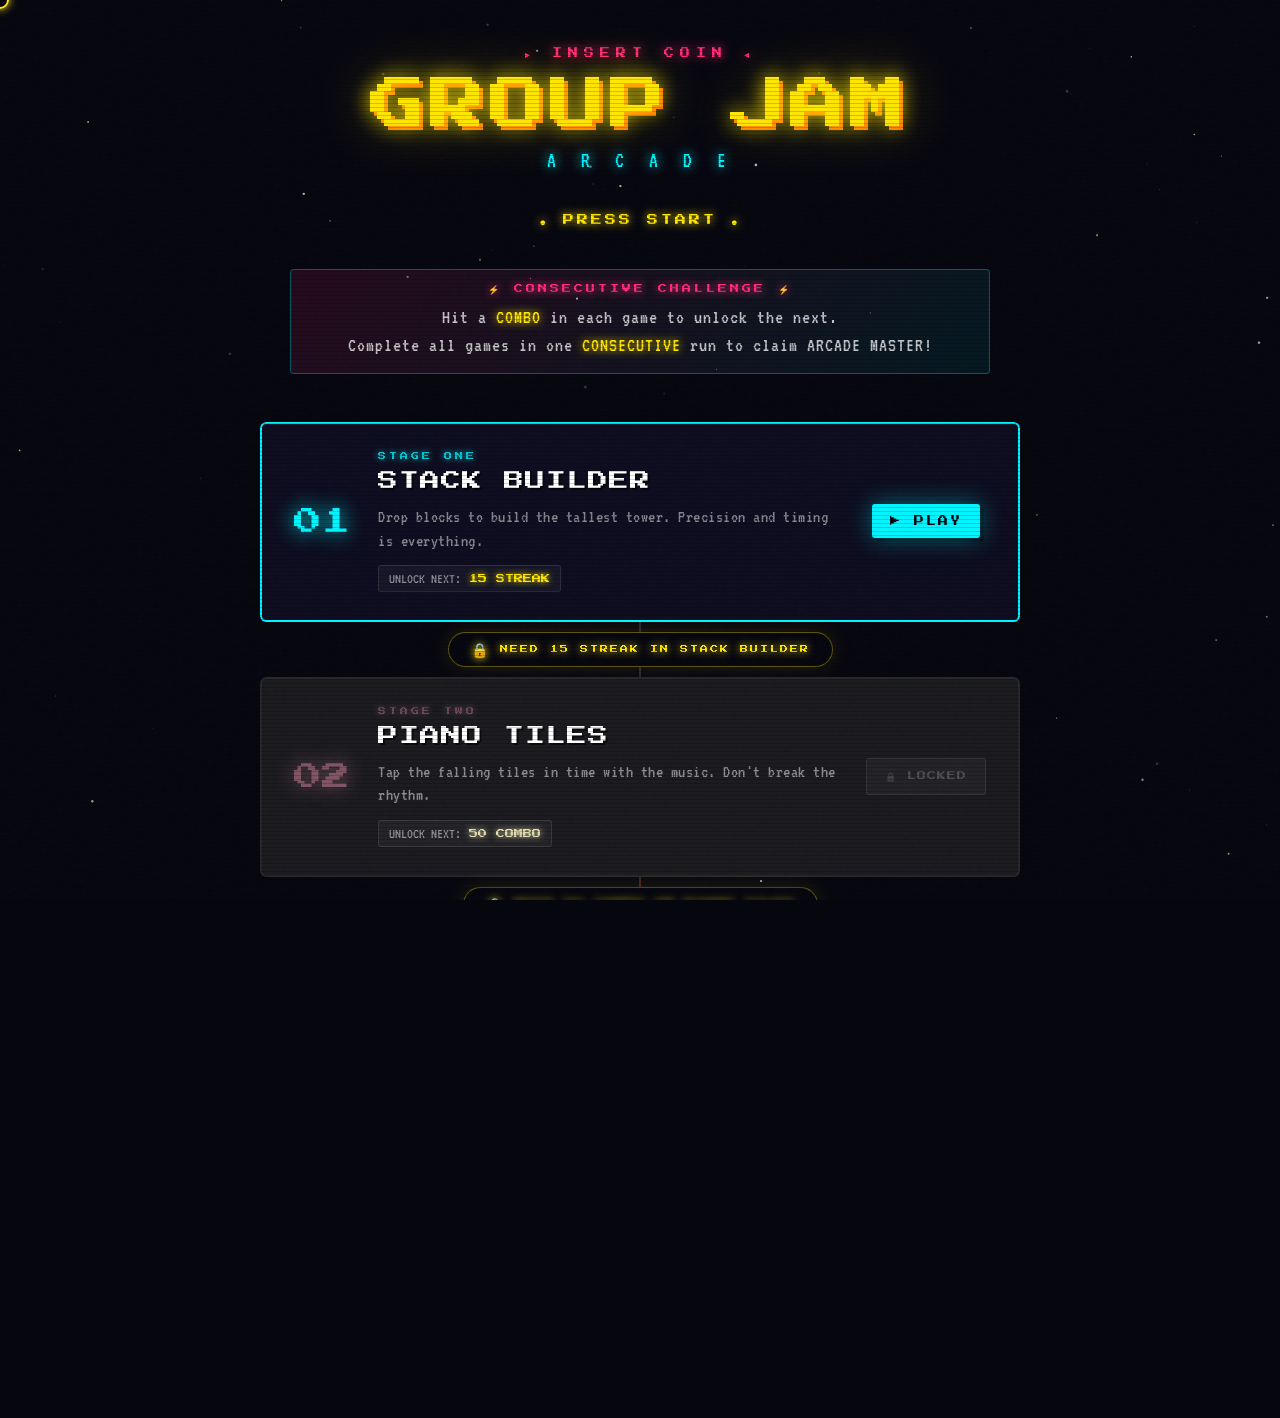
==== commit db63a27e: "20 - 50 tiles" ====
--- a/index.html
+++ b/index.html
@@ -596,7 +596,7 @@
             <div class="card-desc">Tap the falling tiles in time with the music. Don't break the rhythm.</div>
             <div class="combo-req" id="req-2">
               <span>UNLOCK NEXT:</span>
-              <span class="req-val" id="req-val-2">20 COMBO</span>
+              <span class="req-val" id="req-val-2">50 COMBO</span>
             </div>
           </div>
           <div class="card-cta">
@@ -609,7 +609,7 @@
       <div class="gate">
         <div class="gate-inner" id="gate-2">
           <span class="gate-icon">🔒</span>
-          <span id="gate-label-2">NEED 20 COMBO IN PIANO TILES</span>
+          <span id="gate-label-2">NEED 50 COMBO IN PIANO TILES</span>
         </div>
       </div>
 
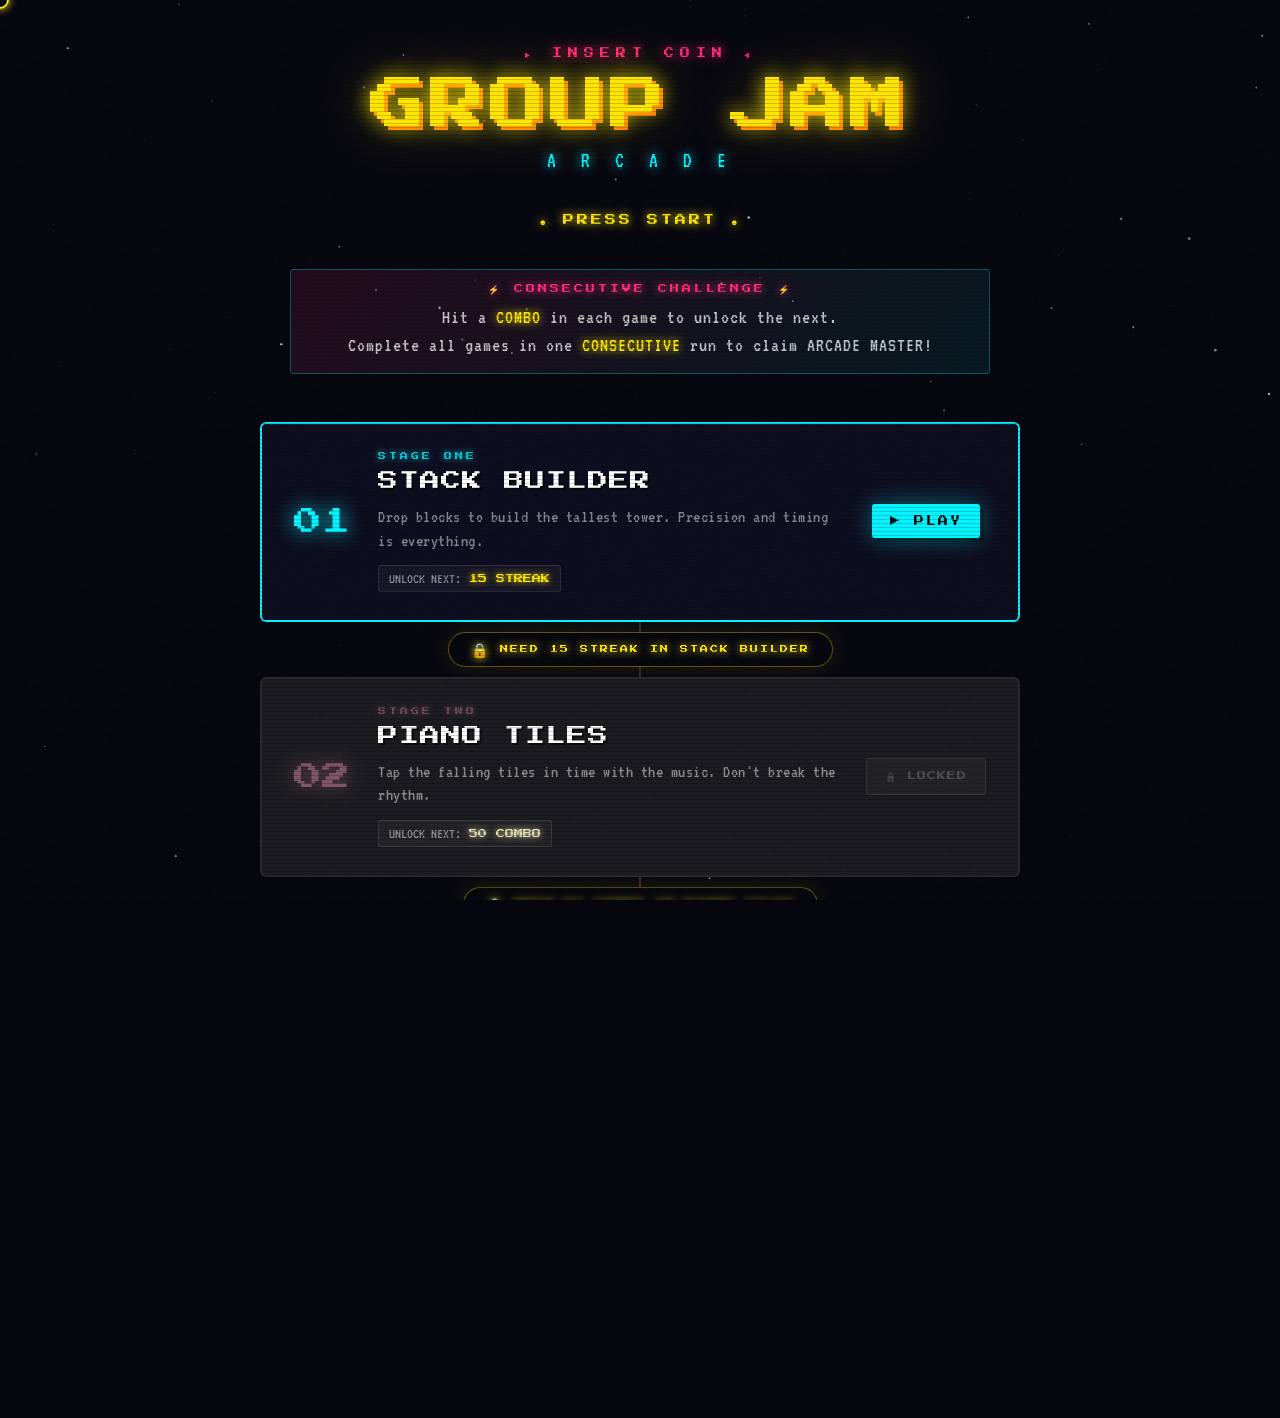
==== commit b736e76d: "updated" ====
--- a/index.html
+++ b/index.html
@@ -18,827 +18,589 @@
       --locked:      #1a1a2e;
     }
 
-    * {
-      margin: 0;
-      padding: 0;
-      box-sizing: border-box;
-    }
+    * { margin: 0; padding: 0; box-sizing: border-box; }
 
     html, body {
-      width: 100%;
-      height: 100%;
+      width: 100%; height: 100%;
       background: var(--dark);
       font-family: 'VT323', monospace;
       overflow-x: hidden;
       cursor: none;
     }
 
-    /* ── Custom cursor ── */
     #cursor {
       position: fixed;
-      width: 18px;
-      height: 18px;
+      width: 18px; height: 18px;
       border: 2px solid var(--neon-yellow);
       border-radius: 50%;
       pointer-events: none;
       z-index: 9999;
-      transform: translate(-50%, -50%);
+      transform: translate(-50%,-50%);
       transition: transform 0.08s, border-color 0.2s;
       box-shadow: 0 0 8px var(--neon-yellow);
     }
-
     #cursor.clicking {
-      transform: translate(-50%, -50%) scale(0.5);
+      transform: translate(-50%,-50%) scale(0.5);
       border-color: var(--neon-pink);
       box-shadow: 0 0 16px var(--neon-pink);
     }
 
-    /* ── Scanlines overlay ── */
     body::before {
       content: '';
-      position: fixed;
-      inset: 0;
-      background: repeating-linear-gradient(
-        to bottom,
-        transparent 0px,
-        transparent 3px,
-        rgba(0, 0, 0, 0.18) 3px,
-        rgba(0, 0, 0, 0.18) 4px
-      );
-      pointer-events: none;
-      z-index: 100;
-    }
-
-    /* ── Noise grain ── */
+      position: fixed; inset: 0;
+      background: repeating-linear-gradient(to bottom, transparent 0px, transparent 3px, rgba(0,0,0,0.18) 3px, rgba(0,0,0,0.18) 4px);
+      pointer-events: none; z-index: 100;
+    }
+
     body::after {
       content: '';
-      position: fixed;
-      inset: 0;
+      position: fixed; inset: 0;
       background-image: url("data:image/svg+xml,%3Csvg viewBox='0 0 200 200' xmlns='http://www.w3.org/2000/svg'%3E%3Cfilter id='n'%3E%3CfeTurbulence type='fractalNoise' baseFrequency='0.9' numOctaves='4' stitchTiles='stitch'/%3E%3C/filter%3E%3Crect width='100%25' height='100%25' filter='url(%23n)' opacity='0.04'/%3E%3C/svg%3E");
-      pointer-events: none;
-      z-index: 99;
-      opacity: 0.5;
-    }
-
-    /* ── Starfield canvas ── */
-    #stars {
-      position: fixed;
-      inset: 0;
-      z-index: 0;
-    }
-
-    /* ── Main layout ── */
+      pointer-events: none; z-index: 99; opacity: 0.5;
+    }
+
+    #stars { position: fixed; inset: 0; z-index: 0; }
+
     .page {
-      position: relative;
-      z-index: 10;
+      position: relative; z-index: 10;
       min-height: 100vh;
-      display: flex;
-      flex-direction: column;
-      align-items: center;
+      display: flex; flex-direction: column; align-items: center;
       padding: 0 16px 60px;
     }
 
-    /* ── Header ── */
     header {
-      width: 100%;
-      max-width: 900px;
+      width: 100%; max-width: 900px;
       text-align: center;
       padding: 48px 0 16px;
     }
 
     .logo-pre {
       font-family: 'Press Start 2P', monospace;
-      font-size: 10px;
-      letter-spacing: 6px;
+      font-size: 10px; letter-spacing: 6px;
       color: var(--neon-pink);
       text-shadow: 0 0 12px var(--neon-pink);
       margin-bottom: 12px;
       animation: blink 2.4s step-end infinite;
     }
 
-    @keyframes blink {
-      50% { opacity: 0; }
-    }
+    @keyframes blink { 50% { opacity: 0; } }
 
     .logo {
       font-family: 'Press Start 2P', monospace;
       font-size: clamp(28px, 6vw, 56px);
       color: var(--neon-yellow);
-      text-shadow:
-        0 0 20px var(--neon-yellow),
-        0 0 60px rgba(255, 230, 0, 0.4),
-        4px 4px 0 var(--neon-orange);
-      letter-spacing: 4px;
-      line-height: 1.2;
+      text-shadow: 0 0 20px var(--neon-yellow), 0 0 60px rgba(255,230,0,0.4), 4px 4px 0 var(--neon-orange);
+      letter-spacing: 4px; line-height: 1.2;
       animation: logoFlicker 6s ease-in-out infinite;
     }
 
     @keyframes logoFlicker {
-      0%, 95%, 100% { opacity: 1; }
-      96%            { opacity: 0.6; }
-      97%            { opacity: 1; }
-      98%            { opacity: 0.4; }
+      0%,95%,100% { opacity: 1; }
+      96% { opacity: 0.6; } 97% { opacity: 1; } 98% { opacity: 0.4; }
     }
 
     .logo-sub {
       font-family: 'VT323', monospace;
-      font-size: 22px;
-      color: var(--neon-cyan);
-      letter-spacing: 8px;
-      margin-top: 10px;
+      font-size: 22px; color: var(--neon-cyan);
+      letter-spacing: 8px; margin-top: 10px;
       text-shadow: 0 0 12px var(--neon-cyan);
     }
 
-    /* ── Coin insert banner ── */
     .insert-coin {
       font-family: 'Press Start 2P', monospace;
-      font-size: 11px;
-      color: var(--neon-yellow);
-      letter-spacing: 3px;
-      margin: 28px 0 40px;
+      font-size: 11px; color: var(--neon-yellow);
+      letter-spacing: 3px; margin: 28px 0 40px;
       animation: blink 1.1s step-end infinite;
       text-shadow: 0 0 10px var(--neon-yellow);
     }
 
-    /* ── Combo rule banner ── */
     .combo-rule {
-      background: linear-gradient(135deg, rgba(255, 45, 120, 0.12), rgba(0, 245, 255, 0.08));
-      border: 1px solid rgba(0, 245, 255, 0.3);
-      border-radius: 4px;
-      padding: 14px 28px;
-      margin-bottom: 48px;
-      text-align: center;
-      max-width: 700px;
-      width: 100%;
-    }
-
+      background: linear-gradient(135deg, rgba(255,45,120,0.12), rgba(0,245,255,0.08));
+      border: 1px solid rgba(0,245,255,0.3);
+      border-radius: 4px; padding: 14px 28px;
+      margin-bottom: 48px; text-align: center;
+      max-width: 700px; width: 100%;
+    }
     .combo-rule .rule-title {
       font-family: 'Press Start 2P', monospace;
-      font-size: 9px;
-      color: var(--neon-pink);
-      letter-spacing: 3px;
-      margin-bottom: 8px;
+      font-size: 9px; color: var(--neon-pink);
+      letter-spacing: 3px; margin-bottom: 8px;
       text-shadow: 0 0 8px var(--neon-pink);
     }
-
     .combo-rule .rule-text {
-      font-size: 20px;
-      color: rgba(255, 255, 255, 0.75);
-      letter-spacing: 1px;
-      line-height: 1.4;
-    }
-
+      font-size: 20px; color: rgba(255,255,255,0.75);
+      letter-spacing: 1px; line-height: 1.4;
+    }
     .combo-rule .rule-text span {
       color: var(--neon-yellow);
       text-shadow: 0 0 8px var(--neon-yellow);
     }
 
-    /* ── Game track ── */
     .track {
-      display: flex;
-      flex-direction: column;
-      gap: 0;
-      width: 100%;
-      max-width: 760px;
+      display: flex; flex-direction: column; gap: 0;
+      width: 100%; max-width: 760px;
       position: relative;
     }
 
-    /* Vertical connector line */
     .track::before {
       content: '';
-      position: absolute;
-      left: 50%;
-      top: 60px;
-      bottom: 60px;
-      width: 2px;
+      position: absolute; left: 50%; top: 60px; bottom: 60px; width: 2px;
       background: linear-gradient(to bottom, var(--neon-cyan), var(--neon-pink), var(--neon-yellow));
-      transform: translateX(-50%);
-      opacity: 0.25;
-      z-index: 0;
-    }
-
-    /* ── Gate between cards ── */
+      transform: translateX(-50%); opacity: 0.25; z-index: 0;
+    }
+
     .gate {
-      position: relative;
-      z-index: 2;
-      display: flex;
-      align-items: center;
-      justify-content: center;
+      position: relative; z-index: 2;
+      display: flex; align-items: center; justify-content: center;
       padding: 10px 0;
     }
-
     .gate-inner {
       background: var(--dark);
-      border: 1.5px solid rgba(255, 230, 0, 0.35);
-      border-radius: 40px;
-      padding: 8px 22px;
-      display: flex;
-      align-items: center;
-      gap: 10px;
-      font-family: 'Press Start 2P', monospace;
-      font-size: 8px;
-      color: var(--neon-yellow);
+      border: 1.5px solid rgba(255,230,0,0.35);
+      border-radius: 40px; padding: 8px 22px;
+      display: flex; align-items: center; gap: 10px;
+      font-family: 'Press Start 2P', monospace;
+      font-size: 8px; color: var(--neon-yellow);
       text-shadow: 0 0 8px var(--neon-yellow);
       letter-spacing: 2px;
-      box-shadow: 0 0 20px rgba(255, 230, 0, 0.12);
+      box-shadow: 0 0 20px rgba(255,230,0,0.12);
       transition: all 0.4s;
     }
-
     .gate-inner.unlocked {
-      border-color: var(--neon-green);
-      color: var(--neon-green);
+      border-color: var(--neon-green); color: var(--neon-green);
       text-shadow: 0 0 10px var(--neon-green);
-      box-shadow: 0 0 24px rgba(57, 255, 20, 0.25);
-    }
-
-    .gate-icon {
-      font-size: 14px;
-    }
-
-    /* ── Game card ── */
+      box-shadow: 0 0 24px rgba(57,255,20,0.25);
+    }
+    .gate-icon { font-size: 14px; }
+
     .game-card {
-      position: relative;
-      z-index: 2;
-      border-radius: 6px;
-      overflow: hidden;
+      position: relative; z-index: 2;
+      border-radius: 6px; overflow: hidden;
       transition: transform 0.2s, box-shadow 0.3s;
       cursor: none;
     }
-
     .game-card:not(.locked-card):hover {
       transform: translateY(-4px) scale(1.01);
     }
-
     .card-inner {
       background: var(--panel);
-      border: 2px solid transparent;
-      border-radius: 6px;
+      border: 2px solid transparent; border-radius: 6px;
       padding: 28px 32px;
-      display: grid;
-      grid-template-columns: auto 1fr auto;
-      align-items: center;
-      gap: 28px;
+      display: grid; grid-template-columns: auto 1fr auto;
+      align-items: center; gap: 28px;
       transition: border-color 0.3s, background 0.3s;
     }
-
-    /* Unlocked active card */
     .game-card:not(.locked-card) .card-inner {
       border-color: var(--accent, var(--neon-cyan));
-      box-shadow:
-        0 0 0 1px rgba(255, 255, 255, 0.04),
-        0 0 40px var(--glow, rgba(0, 245, 255, 0.12)),
-        inset 0 1px 0 rgba(255, 255, 255, 0.06);
-    }
-
+      box-shadow: 0 0 0 1px rgba(255,255,255,0.04), 0 0 40px var(--glow, rgba(0,245,255,0.12)), inset 0 1px 0 rgba(255,255,255,0.06);
+    }
     .game-card.locked-card .card-inner {
-      border-color: rgba(255, 255, 255, 0.06);
-      background: var(--locked);
-      filter: saturate(0.2);
-    }
-
-    /* Number badge */
+      border-color: rgba(255,255,255,0.06);
+      background: var(--locked); filter: saturate(0.2);
+    }
+
     .card-num {
       font-family: 'Press Start 2P', monospace;
       font-size: 28px;
       color: var(--accent, var(--neon-cyan));
       text-shadow: 0 0 20px var(--accent, var(--neon-cyan));
-      min-width: 48px;
-      text-align: center;
-      line-height: 1;
+      min-width: 48px; text-align: center; line-height: 1;
       transition: transform 0.3s;
     }
-
     .game-card:not(.locked-card):hover .card-num {
       transform: scale(1.15) rotate(-4deg);
     }
 
-    .card-body {
-      min-width: 0;
-    }
-
+    .card-body { min-width: 0; }
     .card-tag {
       font-family: 'Press Start 2P', monospace;
-      font-size: 8px;
-      letter-spacing: 3px;
+      font-size: 8px; letter-spacing: 3px;
       color: var(--accent, var(--neon-cyan));
       text-shadow: 0 0 6px var(--accent, var(--neon-cyan));
-      margin-bottom: 6px;
-      opacity: 0.8;
-    }
-
+      margin-bottom: 6px; opacity: 0.8;
+    }
     .card-title {
       font-family: 'Press Start 2P', monospace;
-      font-size: clamp(14px, 2.5vw, 20px);
-      color: #fff;
-      text-shadow: 2px 2px 0 rgba(0, 0, 0, 0.6);
-      margin-bottom: 10px;
-      letter-spacing: 1px;
-      line-height: 1.5;
-    }
-
+      font-size: clamp(14px, 2.5vw, 20px); color: #fff;
+      text-shadow: 2px 2px 0 rgba(0,0,0,0.6);
+      margin-bottom: 10px; letter-spacing: 1px; line-height: 1.5;
+    }
     .card-desc {
-      font-size: 18px;
-      color: rgba(255, 255, 255, 0.5);
-      letter-spacing: 0.5px;
-      line-height: 1.3;
-      margin-bottom: 12px;
-    }
-
+      font-size: 18px; color: rgba(255,255,255,0.5);
+      letter-spacing: 0.5px; line-height: 1.3; margin-bottom: 12px;
+    }
     .combo-req {
-      display: inline-flex;
-      align-items: center;
-      gap: 8px;
-      background: rgba(255, 255, 255, 0.04);
-      border: 1px solid rgba(255, 255, 255, 0.1);
-      border-radius: 3px;
-      padding: 5px 10px;
-      font-size: 15px;
-      color: rgba(255, 255, 255, 0.5);
-    }
-
+      display: inline-flex; align-items: center; gap: 8px;
+      background: rgba(255,255,255,0.04);
+      border: 1px solid rgba(255,255,255,0.1);
+      border-radius: 3px; padding: 5px 10px;
+      font-size: 15px; color: rgba(255,255,255,0.5);
+    }
     .combo-req .req-val {
       font-family: 'Press Start 2P', monospace;
-      font-size: 9px;
-      color: var(--neon-yellow);
+      font-size: 9px; color: var(--neon-yellow);
       text-shadow: 0 0 6px var(--neon-yellow);
     }
-
-    .combo-req.met {
-      border-color: var(--neon-green);
-      color: var(--neon-green);
-    }
-
-    .combo-req.met .req-val {
-      color: var(--neon-green);
-      text-shadow: 0 0 8px var(--neon-green);
-    }
-
-    /* CTA button area */
-    .card-cta {
-      min-width: 120px;
-      text-align: center;
-    }
+    .combo-req.met { border-color: var(--neon-green); color: var(--neon-green); }
+    .combo-req.met .req-val { color: var(--neon-green); text-shadow: 0 0 8px var(--neon-green); }
+
+    .card-cta { min-width: 120px; text-align: center; }
 
     .play-btn {
       display: inline-block;
       font-family: 'Press Start 2P', monospace;
-      font-size: 10px;
-      letter-spacing: 2px;
+      font-size: 10px; letter-spacing: 2px;
       color: var(--dark);
       background: var(--accent, var(--neon-cyan));
-      border: none;
-      border-radius: 3px;
-      padding: 12px 18px;
-      cursor: none;
+      border: none; border-radius: 3px;
+      padding: 12px 18px; cursor: none;
       text-decoration: none;
-      box-shadow: 0 0 24px var(--glow, rgba(0, 245, 255, 0.5)), 4px 4px 0 rgba(0, 0, 0, 0.5);
+      box-shadow: 0 0 24px var(--glow, rgba(0,245,255,0.5)), 4px 4px 0 rgba(0,0,0,0.5);
       transition: all 0.15s;
-      position: relative;
-      overflow: hidden;
-      white-space: nowrap;
-    }
-
+      position: relative; overflow: hidden; white-space: nowrap;
+    }
     .play-btn::after {
-      content: '';
-      position: absolute;
-      inset: 0;
-      background: linear-gradient(135deg, rgba(255, 255, 255, 0.2), transparent);
-      opacity: 0;
-      transition: opacity 0.2s;
-    }
-
-    .play-btn:hover::after {
-      opacity: 1;
-    }
-
+      content: ''; position: absolute; inset: 0;
+      background: linear-gradient(135deg, rgba(255,255,255,0.2), transparent);
+      opacity: 0; transition: opacity 0.2s;
+    }
+    .play-btn:hover::after { opacity: 1; }
     .play-btn:hover {
-      transform: translate(-2px, -2px);
-      box-shadow: 0 0 40px var(--glow, rgba(0, 245, 255, 0.7)), 6px 6px 0 rgba(0, 0, 0, 0.5);
-    }
-
+      transform: translate(-2px,-2px);
+      box-shadow: 0 0 40px var(--glow, rgba(0,245,255,0.7)), 6px 6px 0 rgba(0,0,0,0.5);
+    }
     .play-btn:active {
-      transform: translate(2px, 2px);
-      box-shadow: 0 0 10px var(--glow, rgba(0, 245, 255, 0.3)), 2px 2px 0 rgba(0, 0, 0, 0.5);
+      transform: translate(2px,2px);
+      box-shadow: 0 0 10px var(--glow, rgba(0,245,255,0.3)), 2px 2px 0 rgba(0,0,0,0.5);
     }
 
     .locked-btn {
       display: inline-block;
       font-family: 'Press Start 2P', monospace;
-      font-size: 9px;
-      letter-spacing: 1px;
-      color: rgba(255, 255, 255, 0.2);
-      background: rgba(255, 255, 255, 0.04);
-      border: 1px solid rgba(255, 255, 255, 0.08);
-      border-radius: 3px;
-      padding: 12px 18px;
-      text-align: center;
-      white-space: nowrap;
-    }
-
-    /* Locked overlay icon */
+      font-size: 9px; letter-spacing: 1px;
+      color: rgba(255,255,255,0.2);
+      background: rgba(255,255,255,0.04);
+      border: 1px solid rgba(255,255,255,0.08);
+      border-radius: 3px; padding: 12px 18px;
+      text-align: center; white-space: nowrap;
+    }
+
     .lock-overlay {
-      position: absolute;
-      inset: 0;
-      display: flex;
-      align-items: center;
-      justify-content: center;
+      position: absolute; inset: 0;
+      display: flex; align-items: center; justify-content: center;
       pointer-events: none;
     }
-
-    .lock-icon {
-      font-size: 48px;
-      opacity: 0.07;
-    }
-
-    /* ── Progress bar ── */
+    .lock-icon { font-size: 48px; opacity: 0.07; }
+
     .progress-wrap {
-      width: 100%;
-      max-width: 760px;
-      margin-top: 48px;
-      padding: 0 4px;
-    }
-
+      width: 100%; max-width: 760px;
+      margin-top: 48px; padding: 0 4px;
+    }
     .progress-label {
-      display: flex;
-      justify-content: space-between;
-      font-size: 16px;
-      color: rgba(255, 255, 255, 0.35);
-      margin-bottom: 8px;
-      letter-spacing: 2px;
-    }
-
+      display: flex; justify-content: space-between;
+      font-size: 16px; color: rgba(255,255,255,0.35);
+      margin-bottom: 8px; letter-spacing: 2px;
+    }
     .progress-track {
-      height: 6px;
-      background: rgba(255, 255, 255, 0.06);
-      border-radius: 3px;
-      overflow: hidden;
-    }
-
+      height: 6px; background: rgba(255,255,255,0.06);
+      border-radius: 3px; overflow: hidden;
+    }
     .progress-fill {
       height: 100%;
       background: linear-gradient(90deg, var(--neon-cyan), var(--neon-pink), var(--neon-yellow));
       border-radius: 3px;
-      transition: width 0.8s cubic-bezier(0.4, 0, 0.2, 1);
+      transition: width 0.8s cubic-bezier(0.4,0,0.2,1);
       box-shadow: 0 0 12px var(--neon-cyan);
     }
 
-    /* ── Footer ── */
     footer {
-      margin-top: 60px;
-      text-align: center;
-      font-size: 14px;
-      color: rgba(255, 255, 255, 0.2);
-      letter-spacing: 3px;
-      line-height: 2;
-    }
-
+      margin-top: 60px; text-align: center;
+      font-size: 14px; color: rgba(255,255,255,0.2);
+      letter-spacing: 3px; line-height: 2;
+    }
     footer a {
-      color: var(--neon-cyan);
-      text-decoration: none;
+      color: var(--neon-cyan); text-decoration: none;
       text-shadow: 0 0 6px var(--neon-cyan);
     }
 
-    /* ── Unlock flash animation ── */
     @keyframes unlockFlash {
-      0%   { box-shadow: 0 0 0 0 rgba(57, 255, 20, 0.8); }
-      50%  { box-shadow: 0 0 60px 20px rgba(57, 255, 20, 0.4); }
-      100% { box-shadow: 0 0 0 0 rgba(57, 255, 20, 0); }
-    }
-
-    .unlocking {
-      animation: unlockFlash 0.6s ease-out;
-    }
-
-    /* ── Responsive ── */
+      0%   { box-shadow: 0 0 0 0 rgba(57,255,20,0.8); }
+      50%  { box-shadow: 0 0 60px 20px rgba(57,255,20,0.4); }
+      100% { box-shadow: 0 0 0 0 rgba(57,255,20,0); }
+    }
+    .unlocking { animation: unlockFlash 0.6s ease-out; }
+
     @media (max-width: 600px) {
-      .card-inner {
-        grid-template-columns: 1fr;
-        text-align: center;
-      }
-
-      .card-num {
-        font-size: 22px;
-      }
-
-      .card-cta {
-        margin-top: 8px;
-      }
-
-      .track::before {
-        display: none;
-      }
+      .card-inner { grid-template-columns: 1fr; text-align: center; }
+      .card-num { font-size: 22px; }
+      .card-cta { margin-top: 8px; }
+      .track::before { display: none; }
     }
   </style>
 </head>
 <body>
 
-  <canvas id="stars"></canvas>
-  <div id="cursor"></div>
-
-  <div class="page">
-
-    <!-- HEADER -->
-    <header>
-      <div class="logo-pre">▸ INSERT COIN ◂</div>
-      <div class="logo">GROUP JAM</div>
-      <div class="logo-sub">A R C A D E</div>
-    </header>
-
-    <div class="insert-coin">● PRESS START ●</div>
-
-    <!-- COMBO RULE EXPLANATION -->
-    <div class="combo-rule">
-      <div class="rule-title">⚡ CONSECUTIVE CHALLENGE ⚡</div>
-      <div class="rule-text">
-        Hit a <span>COMBO</span> in each game to unlock the next.<br>
-        Complete all games in one <span>CONSECUTIVE</span> run to claim ARCADE MASTER!
-      </div>
-    </div>
-
-    <!-- GAME TRACK -->
-    <div class="track" id="gameTrack">
-
-      <!-- ── GAME 1: Stack Builder ── -->
-      <div class="game-card" id="card-1" style="--accent: var(--neon-cyan); --glow: rgba(0,245,255,0.4);">
-        <div class="card-inner">
-          <div class="card-num">01</div>
-          <div class="card-body">
-            <div class="card-tag">STAGE ONE</div>
-            <div class="card-title">STACK BUILDER</div>
-            <div class="card-desc">Drop blocks to build the tallest tower. Precision and timing is everything.</div>
-            <div class="combo-req" id="req-1">
-              <span>UNLOCK NEXT:</span>
-              <span class="req-val" id="req-val-1">15 STREAK</span>
-            </div>
-          </div>
-          <div class="card-cta">
-            <a href="stackbuilder.html" class="play-btn" id="btn-1">▶ PLAY</a>
+<canvas id="stars"></canvas>
+<div id="cursor"></div>
+
+<div class="page">
+
+  <header>
+    <div class="logo-pre">▸ INSERT COIN ◂</div>
+    <div class="logo">GROUP JAM</div>
+    <div class="logo-sub">A R C A D E</div>
+  </header>
+
+  <div class="insert-coin">● PRESS START ●</div>
+
+  <div class="combo-rule">
+    <div class="rule-title">⚡ CONSECUTIVE CHALLENGE ⚡</div>
+    <div class="rule-text">
+      Hit a <span>COMBO</span> in each game to unlock the next.<br>
+      Complete all games in one <span>CONSECUTIVE</span> run to claim ARCADE MASTER!
+    </div>
+  </div>
+
+  <div class="track" id="gameTrack">
+
+    <!-- GAME 1: Stack Builder -->
+    <div class="game-card" id="card-1" style="--accent: var(--neon-cyan); --glow: rgba(0,245,255,0.4);">
+      <div class="card-inner">
+        <div class="card-num">01</div>
+        <div class="card-body">
+          <div class="card-tag">STAGE ONE</div>
+          <div class="card-title">STACK BUILDER</div>
+          <div class="card-desc">Drop blocks to build the tallest tower. Precision and timing is everything.</div>
+          <div class="combo-req" id="req-1">
+            <span>UNLOCK NEXT:</span>
+            <span class="req-val" id="req-val-1">15 STREAK</span>
           </div>
         </div>
-      </div>
-
-      <!-- Gate 1 → 2 -->
-      <div class="gate">
-        <div class="gate-inner" id="gate-1">
-          <span class="gate-icon">🔒</span>
-          <span id="gate-label-1">NEED 15 STREAK IN STACK BUILDER</span>
+        <div class="card-cta">
+          <a href="stackbuilder.html" class="play-btn" id="btn-1">▶ PLAY</a>
         </div>
       </div>
-
-      <!-- ── GAME 2: Piano Tiles ── -->
-      <div class="game-card locked-card" id="card-2" style="--accent: var(--neon-pink); --glow: rgba(255,45,120,0.4);">
-        <div class="lock-overlay"><span class="lock-icon">🔒</span></div>
-        <div class="card-inner">
-          <div class="card-num">02</div>
-          <div class="card-body">
-            <div class="card-tag">STAGE TWO</div>
-            <div class="card-title">PIANO TILES</div>
-            <div class="card-desc">Tap the falling tiles in time with the music. Don't break the rhythm.</div>
-            <div class="combo-req" id="req-2">
-              <span>UNLOCK NEXT:</span>
-              <span class="req-val" id="req-val-2">50 COMBO</span>
-            </div>
-          </div>
-          <div class="card-cta">
-            <div class="locked-btn" id="btn-2">🔒 LOCKED</div>
+    </div>
+
+    <!-- Gate 1 → 2 -->
+    <div class="gate">
+      <div class="gate-inner" id="gate-1">
+        <span class="gate-icon">🔒</span>
+        <span id="gate-label-1">NEED 15 STREAK IN STACK BUILDER</span>
+      </div>
+    </div>
+
+    <!-- GAME 2: Piano Tiles -->
+    <div class="game-card locked-card" id="card-2" style="--accent: var(--neon-pink); --glow: rgba(255,45,120,0.4);">
+      <div class="lock-overlay"><span class="lock-icon">🔒</span></div>
+      <div class="card-inner">
+        <div class="card-num">02</div>
+        <div class="card-body">
+          <div class="card-tag">STAGE TWO</div>
+          <div class="card-title">PIANO TILES</div>
+          <div class="card-desc">Tap the falling tiles in time with the music. Don't break the rhythm.</div>
+          <div class="combo-req" id="req-2">
+            <span>UNLOCK NEXT:</span>
+            <span class="req-val" id="req-val-2">50 COMBO</span>
           </div>
         </div>
-      </div>
-
-      <!-- Gate 2 → 3 (Final) -->
-      <div class="gate">
-        <div class="gate-inner" id="gate-2">
-          <span class="gate-icon">🔒</span>
-          <span id="gate-label-2">NEED 50 COMBO IN PIANO TILES</span>
+        <div class="card-cta">
+          <div class="locked-btn" id="btn-2">🔒 LOCKED</div>
         </div>
       </div>
-
-      <!-- ── GAME 3: FINALE (placeholder for future game) ── -->
-      <div class="game-card locked-card" id="card-3" style="--accent: var(--neon-yellow); --glow: rgba(255,230,0,0.4);">
-        <div class="lock-overlay"><span class="lock-icon">🏆</span></div>
-        <div class="card-inner">
-          <div class="card-num">03</div>
-          <div class="card-body">
-            <div class="card-tag">FINAL STAGE</div>
-            <div class="card-title">??? COMING SOON</div>
-            <div class="card-desc">Clear the previous stages to reveal the final challenge. Are you ready?</div>
-            <div class="combo-req" id="req-3">
-              <span>STATUS:</span>
-              <span class="req-val" id="req-val-3">LOCKED</span>
-            </div>
-          </div>
-          <div class="card-cta">
-            <div class="locked-btn" id="btn-3">🏆 FINALE</div>
+    </div>
+
+    <!-- Gate 2 → 3 -->
+    <div class="gate">
+      <div class="gate-inner" id="gate-2">
+        <span class="gate-icon">🔒</span>
+        <span id="gate-label-2">NEED 50 COMBO IN PIANO TILES</span>
+      </div>
+    </div>
+
+    <!-- GAME 3: Bullseye -->
+    <div class="game-card locked-card" id="card-3" style="--accent: var(--neon-yellow); --glow: rgba(255,230,0,0.4);">
+      <div class="lock-overlay"><span class="lock-icon">🎯</span></div>
+      <div class="card-inner">
+        <div class="card-num">03</div>
+        <div class="card-body">
+          <div class="card-tag">FINAL STAGE</div>
+          <div class="card-title">BULLSEYE</div>
+          <div class="card-desc">One shot is all it takes. Hold to steady your aim, read the wind, and hit the gold.</div>
+          <div class="combo-req" id="req-3">
+            <span>OBJECTIVE:</span>
+            <span class="req-val" id="req-val-3">HIT BULLSEYE</span>
           </div>
         </div>
+        <div class="card-cta">
+          <div class="locked-btn" id="btn-3">🔒 LOCKED</div>
+        </div>
       </div>
-
-    </div>
-
-    <!-- PROGRESS BAR -->
-    <div class="progress-wrap">
-      <div class="progress-label">
-        <span>ARCADE PROGRESS</span>
-        <span id="progressText">0 / 3 STAGES</span>
-      </div>
-      <div class="progress-track">
-        <div class="progress-fill" id="progressFill" style="width: 0%"></div>
-      </div>
-    </div>
-
-    <!-- FOOTER -->
-    <footer>
-      <div>GROUP JAM ARCADE © 2026</div>
-      <div><a href="https://github.com/abidmohdasif/GroupJam" target="_blank">github.com/abidmohdasif/GroupJam</a></div>
-      <div style="margin-top: 8px; font-size: 12px;">USE ARROW KEYS OR MOUSE — GOOD LUCK PLAYER</div>
-    </footer>
+    </div>
 
   </div>
 
-  <script>
-    // ── Starfield ────────────────────────────────────────────────────────────
-    const canvas = document.getElementById('stars');
-    const ctx = canvas.getContext('2d');
-    let stars = [];
-
-    function resizeCanvas() {
-      canvas.width = window.innerWidth;
-      canvas.height = window.innerHeight;
-    }
-    resizeCanvas();
-    window.addEventListener('resize', resizeCanvas);
-
-    function initStars() {
-      stars = Array.from({ length: 160 }, () => ({
-        x: Math.random() * canvas.width,
-        y: Math.random() * canvas.height,
-        r: Math.random() * 1.4,
-        speed: 0.05 + Math.random() * 0.15,
-        twinkle: Math.random() * Math.PI * 2
-      }));
-    }
-    initStars();
-
-    function animateStars() {
-      ctx.clearRect(0, 0, canvas.width, canvas.height);
-      stars.forEach(s => {
-        s.twinkle += 0.02;
-        const alpha = 0.3 + Math.sin(s.twinkle) * 0.4;
-        ctx.globalAlpha = Math.max(0, alpha);
-        ctx.fillStyle = '#fff';
-        ctx.beginPath();
-        ctx.arc(s.x, s.y, s.r, 0, Math.PI * 2);
-        ctx.fill();
-        s.y -= s.speed;
-        if (s.y < 0) {
-          s.y = canvas.height;
-          s.x = Math.random() * canvas.width;
-        }
-      });
-      ctx.globalAlpha = 1;
-      requestAnimationFrame(animateStars);
-    }
-    animateStars();
-
-    // ── Custom cursor ────────────────────────────────────────────────────────
-    const cursor = document.getElementById('cursor');
-    document.addEventListener('mousemove', e => {
-      cursor.style.left = e.clientX + 'px';
-      cursor.style.top  = e.clientY + 'px';
+  <div class="progress-wrap">
+    <div class="progress-label">
+      <span>ARCADE PROGRESS</span>
+      <span id="progressText">0 / 3 STAGES</span>
+    </div>
+    <div class="progress-track">
+      <div class="progress-fill" id="progressFill" style="width: 0%"></div>
+    </div>
+  </div>
+
+  <footer>
+    <div>GROUP JAM ARCADE © 2026</div>
+    <div><a href="https://github.com/abidmohdasif/GroupJam" target="_blank">github.com/abidmohdasif/GroupJam</a></div>
+    <div style="margin-top:8px; font-size:12px;">USE ARROW KEYS OR MOUSE — GOOD LUCK PLAYER</div>
+  </footer>
+
+</div>
+
+<script>
+  // ── Starfield ──────────────────────────────────────────────────────────────
+  const canvas = document.getElementById('stars');
+  const ctx = canvas.getContext('2d');
+  let stars = [];
+
+  function resizeCanvas() {
+    canvas.width  = window.innerWidth;
+    canvas.height = window.innerHeight;
+  }
+  resizeCanvas();
+  window.addEventListener('resize', resizeCanvas);
+
+  function initStars() {
+    stars = Array.from({length: 160}, () => ({
+      x: Math.random() * canvas.width,
+      y: Math.random() * canvas.height,
+      r: Math.random() * 1.4,
+      speed: 0.05 + Math.random() * 0.15,
+      twinkle: Math.random() * Math.PI * 2
+    }));
+  }
+  initStars();
+
+  function animateStars() {
+    ctx.clearRect(0, 0, canvas.width, canvas.height);
+    stars.forEach(s => {
+      s.twinkle += 0.02;
+      const alpha = 0.3 + Math.sin(s.twinkle) * 0.4;
+      ctx.globalAlpha = Math.max(0, alpha);
+      ctx.fillStyle = '#fff';
+      ctx.beginPath();
+      ctx.arc(s.x, s.y, s.r, 0, Math.PI * 2);
+      ctx.fill();
+      s.y -= s.speed;
+      if (s.y < 0) { s.y = canvas.height; s.x = Math.random() * canvas.width; }
     });
-    document.addEventListener('mousedown', () => cursor.classList.add('clicking'));
-    document.addEventListener('mouseup',   () => cursor.classList.remove('clicking'));
-
-    // ── Arcade state machine ─────────────────────────────────────────────────
-    // Unlock is SESSION-ONLY — resets every time the hub loads fresh.
-    // Games pass back their unlock level via URL param: ?unlocked=2 or ?unlocked=3
-    let unlockedStages = 1;
-
-    const urlParams = new URLSearchParams(window.location.search);
-    const unlockedParam = parseInt(urlParams.get('unlocked') || '0');
-    if (unlockedParam >= 2) {
-      unlockedStages = unlockedParam;
-    }
-
-    // Clean the URL so refreshing doesn't re-apply the param
-    if (unlockedParam) {
-      window.history.replaceState({}, '', window.location.pathname);
-    }
-
-    // ── Render unlock state ──────────────────────────────────────────────────
-    function renderState() {
-      if (unlockedStages >= 2) {
-        unlockCard(2, 'gate-1', 'gate-label-1', 'STAGE 2 UNLOCKED ✓', 'req-1', 'btn-2', 'pianotiles.html', '▶ PLAY');
-      }
-      if (unlockedStages >= 3) {
-        unlockCard(3, 'gate-2', 'gate-label-2', 'FINAL STAGE UNLOCKED ✓', 'req-2', 'btn-3', '#', '▶ PLAY');
-      }
-
-      if (unlockedStages >= 2) {
-        document.getElementById('req-1').classList.add('met');
-        document.getElementById('req-val-1').textContent = '✓ DONE';
-      }
-      if (unlockedStages >= 3) {
-        document.getElementById('req-2').classList.add('met');
-        document.getElementById('req-val-2').textContent = '✓ DONE';
-      }
-
-      updateProgress();
-    }
-
-    function unlockCard(stageNum, gateId, gateLabelId, gateText, reqId, btnId, href, btnText) {
-      const card = document.getElementById('card-' + stageNum);
-      if (card) {
-        card.classList.remove('locked-card');
-        const overlay = card.querySelector('.lock-overlay');
-        if (overlay) overlay.style.display = 'none';
-      }
-
-      const gate = document.getElementById(gateId);
-      const gateLabel = document.getElementById(gateLabelId);
-      if (gate) gate.classList.add('unlocked');
-      if (gateLabel) gateLabel.textContent = gateText;
-
-      const gateIcon = gate && gate.querySelector('.gate-icon');
-      if (gateIcon) gateIcon.textContent = '✅';
-
-      const btn = document.getElementById(btnId);
-      if (btn) {
-        const newBtn = document.createElement('a');
-        newBtn.href = href;
-        newBtn.className = 'play-btn';
-        newBtn.id = btnId;
-        newBtn.textContent = btnText;
-        btn.replaceWith(newBtn);
-      }
-    }
-
-    function updateProgress() {
-      const stages = unlockedStages - 1;
-      const total  = 3;
-      const pct    = Math.min(100, Math.round((stages / total) * 100));
-      document.getElementById('progressFill').style.width = pct + '%';
-      document.getElementById('progressText').textContent = stages + ' / ' + total + ' STAGES';
-    }
-
-    renderState();
-
-    // ── Dev unlock shortcut (type "unlock2", "unlock3", or "reset") ──────────
-    let keyBuffer = '';
-    document.addEventListener('keydown', e => {
-      keyBuffer += e.key.toLowerCase();
-      if (keyBuffer.length > 8) keyBuffer = keyBuffer.slice(-8);
-
-      if (keyBuffer.endsWith('unlock2')) {
-        unlockedStages = Math.max(unlockedStages, 2);
-        renderState();
-        keyBuffer = '';
-        flashUnlock('card-2');
-      }
-      if (keyBuffer.endsWith('unlock3')) {
-        unlockedStages = Math.max(unlockedStages, 3);
-        renderState();
-        keyBuffer = '';
-        flashUnlock('card-3');
-      }
-      if (keyBuffer.endsWith('reset')) {
-        location.reload();
-      }
-    });
-
-    function flashUnlock(cardId) {
-      const card = document.getElementById(cardId);
-      if (!card) return;
-      card.classList.add('unlocking');
-      setTimeout(() => card.classList.remove('unlocking'), 700);
-    }
-
-    // ── Global combo hook for same-origin game pages ─────────────────────────
-    window.groupJamCombo = function (stage, newUnlocked) {
-      if (newUnlocked > unlockedStages) {
-        unlockedStages = newUnlocked;
-        renderState();
-        flashUnlock('card-' + newUnlocked);
-      }
-    };
-
-    // ── Window message listener (for iframes or popups) ──────────────────────
-    window.addEventListener('message', e => {
-      if (e.data && e.data.type === 'groupJamCombo') {
-        window.groupJamCombo(e.data.stage, e.data.combo);
-      }
-    });
-
-    // ── Card hover brightness ────────────────────────────────────────────────
-    document.querySelectorAll('.game-card:not(.locked-card)').forEach(card => {
-      card.addEventListener('mouseenter', () => {
-        card.style.filter = 'brightness(1.08)';
-      });
-      card.addEventListener('mouseleave', () => {
-        card.style.filter = '';
-      });
-    });
-  </script>
-
+    ctx.globalAlpha = 1;
+    requestAnimationFrame(animateStars);
+  }
+  animateStars();
+
+  // ── Custom cursor ──────────────────────────────────────────────────────────
+  const cursor = document.getElementById('cursor');
+  document.addEventListener('mousemove', e => {
+    cursor.style.left = e.clientX + 'px';
+    cursor.style.top  = e.clientY + 'px';
+  });
+  document.addEventListener('mousedown', () => cursor.classList.add('clicking'));
+  document.addEventListener('mouseup',   () => cursor.classList.remove('clicking'));
+
+  // ── Arcade state ───────────────────────────────────────────────────────────
+  let unlockedStages = 1;
+
+  const urlParams = new URLSearchParams(window.location.search);
+  const unlockedParam = parseInt(urlParams.get('unlocked') || '0');
+  if (unlockedParam >= 2) unlockedStages = unlockedParam;
+  if (unlockedParam) window.history.replaceState({}, '', window.location.pathname);
+
+  // ── Render unlock state ────────────────────────────────────────────────────
+  function renderState() {
+    if (unlockedStages >= 2) unlockCard(2, 'gate-1', 'gate-label-1', 'STAGE 2 UNLOCKED ✓', 'req-1', 'btn-2', 'pianotiles.html', '▶ PLAY');
+    if (unlockedStages >= 3) unlockCard(3, 'gate-2', 'gate-label-2', 'FINAL STAGE UNLOCKED ✓', 'req-2', 'btn-3', 'archery.html',   '▶ PLAY');
+
+    if (unlockedStages >= 2) {
+      document.getElementById('req-1').classList.add('met');
+      document.getElementById('req-val-1').textContent = '✓ DONE';
+    }
+    if (unlockedStages >= 3) {
+      document.getElementById('req-2').classList.add('met');
+      document.getElementById('req-val-2').textContent = '✓ DONE';
+    }
+
+    updateProgress();
+  }
+
+  function unlockCard(stageNum, gateId, gateLabelId, gateText, reqId, btnId, href, btnText) {
+    const card = document.getElementById('card-' + stageNum);
+    if (card) {
+      card.classList.remove('locked-card');
+      const overlay = card.querySelector('.lock-overlay');
+      if (overlay) overlay.style.display = 'none';
+    }
+    const gate      = document.getElementById(gateId);
+    const gateLabel = document.getElementById(gateLabelId);
+    if (gate)      gate.classList.add('unlocked');
+    if (gateLabel) gateLabel.textContent = gateText;
+    const gateIcon = gate && gate.querySelector('.gate-icon');
+    if (gateIcon)  gateIcon.textContent = '✅';
+
+    const btn = document.getElementById(btnId);
+    if (btn) {
+      const newBtn = document.createElement('a');
+      newBtn.href = href;
+      newBtn.className = 'play-btn';
+      newBtn.id = btnId;
+      newBtn.textContent = btnText;
+      btn.replaceWith(newBtn);
+    }
+  }
+
+  function updateProgress() {
+    const stages = unlockedStages - 1;
+    const pct    = Math.min(100, Math.round((stages / 3) * 100));
+    document.getElementById('progressFill').style.width = pct + '%';
+    document.getElementById('progressText').textContent = stages + ' / 3 STAGES';
+  }
+
+  renderState();
+
+  // ── Dev shortcuts ──────────────────────────────────────────────────────────
+  let keyBuffer = '';
+  document.addEventListener('keydown', e => {
+    keyBuffer += e.key.toLowerCase();
+    if (keyBuffer.length > 8) keyBuffer = keyBuffer.slice(-8);
+    if (keyBuffer.endsWith('unlock2')) { unlockedStages = Math.max(unlockedStages,2); renderState(); flashUnlock('card-2'); keyBuffer=''; }
+    if (keyBuffer.endsWith('unlock3')) { unlockedStages = Math.max(unlockedStages,3); renderState(); flashUnlock('card-3'); keyBuffer=''; }
+    if (keyBuffer.endsWith('reset'))   { location.reload(); }
+  });
+
+  function flashUnlock(cardId) {
+    const card = document.getElementById(cardId);
+    if (!card) return;
+    card.classList.add('unlocking');
+    setTimeout(() => card.classList.remove('unlocking'), 700);
+  }
+
+  window.groupJamCombo = function(stage, newUnlocked) {
+    if (newUnlocked > unlockedStages) {
+      unlockedStages = newUnlocked;
+      renderState();
+      flashUnlock('card-' + newUnlocked);
+    }
+  };
+
+  window.addEventListener('message', e => {
+    if (e.data && e.data.type === 'groupJamCombo') window.groupJamCombo(e.data.stage, e.data.combo);
+  });
+
+  document.querySelectorAll('.game-card:not(.locked-card)').forEach(card => {
+    card.addEventListener('mouseenter', () => card.style.filter = 'brightness(1.08)');
+    card.addEventListener('mouseleave', () => card.style.filter = '');
+  });
+</script>
 </body>
 </html>
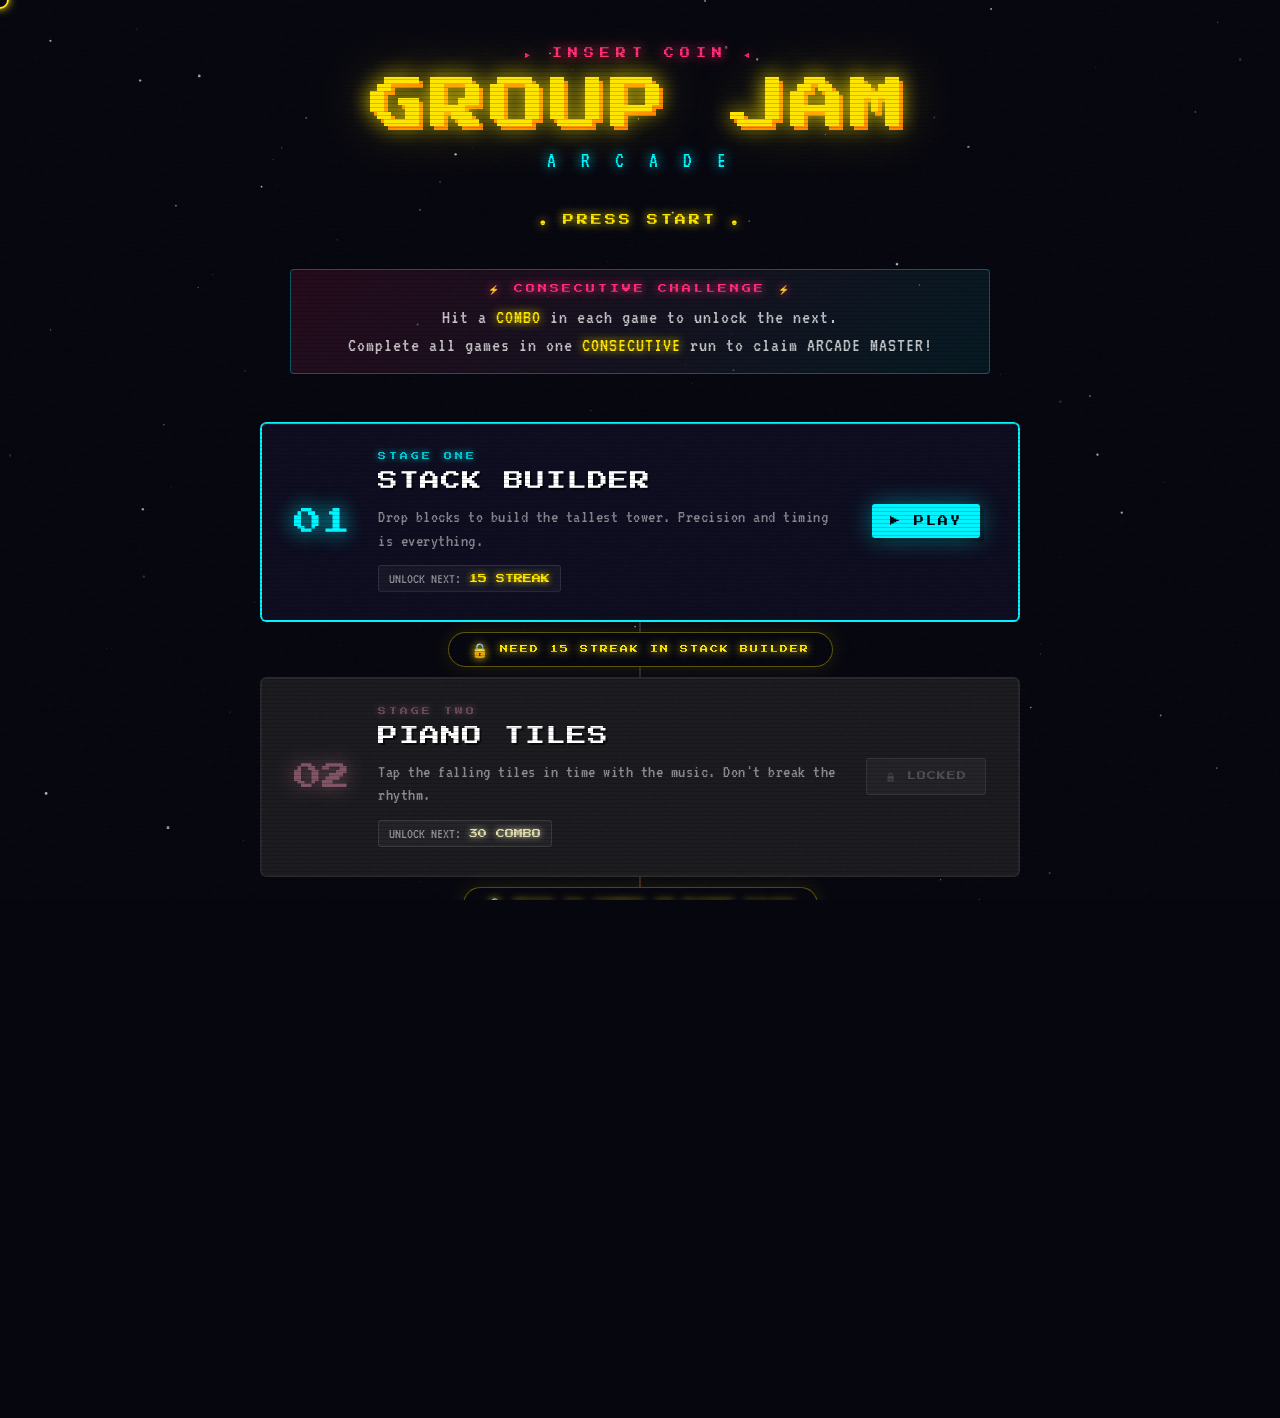
==== commit 019b88a7: "50 - 30" ====
--- a/index.html
+++ b/index.html
@@ -18,589 +18,827 @@
       --locked:      #1a1a2e;
     }
 
-    * { margin: 0; padding: 0; box-sizing: border-box; }
+    * {
+      margin: 0;
+      padding: 0;
+      box-sizing: border-box;
+    }
 
     html, body {
-      width: 100%; height: 100%;
+      width: 100%;
+      height: 100%;
       background: var(--dark);
       font-family: 'VT323', monospace;
       overflow-x: hidden;
       cursor: none;
     }
 
+    /* ── Custom cursor ── */
     #cursor {
       position: fixed;
-      width: 18px; height: 18px;
+      width: 18px;
+      height: 18px;
       border: 2px solid var(--neon-yellow);
       border-radius: 50%;
       pointer-events: none;
       z-index: 9999;
-      transform: translate(-50%,-50%);
+      transform: translate(-50%, -50%);
       transition: transform 0.08s, border-color 0.2s;
       box-shadow: 0 0 8px var(--neon-yellow);
     }
+
     #cursor.clicking {
-      transform: translate(-50%,-50%) scale(0.5);
+      transform: translate(-50%, -50%) scale(0.5);
       border-color: var(--neon-pink);
       box-shadow: 0 0 16px var(--neon-pink);
     }
 
+    /* ── Scanlines overlay ── */
     body::before {
       content: '';
-      position: fixed; inset: 0;
-      background: repeating-linear-gradient(to bottom, transparent 0px, transparent 3px, rgba(0,0,0,0.18) 3px, rgba(0,0,0,0.18) 4px);
-      pointer-events: none; z-index: 100;
-    }
-
+      position: fixed;
+      inset: 0;
+      background: repeating-linear-gradient(
+        to bottom,
+        transparent 0px,
+        transparent 3px,
+        rgba(0, 0, 0, 0.18) 3px,
+        rgba(0, 0, 0, 0.18) 4px
+      );
+      pointer-events: none;
+      z-index: 100;
+    }
+
+    /* ── Noise grain ── */
     body::after {
       content: '';
-      position: fixed; inset: 0;
+      position: fixed;
+      inset: 0;
       background-image: url("data:image/svg+xml,%3Csvg viewBox='0 0 200 200' xmlns='http://www.w3.org/2000/svg'%3E%3Cfilter id='n'%3E%3CfeTurbulence type='fractalNoise' baseFrequency='0.9' numOctaves='4' stitchTiles='stitch'/%3E%3C/filter%3E%3Crect width='100%25' height='100%25' filter='url(%23n)' opacity='0.04'/%3E%3C/svg%3E");
-      pointer-events: none; z-index: 99; opacity: 0.5;
-    }
-
-    #stars { position: fixed; inset: 0; z-index: 0; }
-
+      pointer-events: none;
+      z-index: 99;
+      opacity: 0.5;
+    }
+
+    /* ── Starfield canvas ── */
+    #stars {
+      position: fixed;
+      inset: 0;
+      z-index: 0;
+    }
+
+    /* ── Main layout ── */
     .page {
-      position: relative; z-index: 10;
+      position: relative;
+      z-index: 10;
       min-height: 100vh;
-      display: flex; flex-direction: column; align-items: center;
+      display: flex;
+      flex-direction: column;
+      align-items: center;
       padding: 0 16px 60px;
     }
 
+    /* ── Header ── */
     header {
-      width: 100%; max-width: 900px;
+      width: 100%;
+      max-width: 900px;
       text-align: center;
       padding: 48px 0 16px;
     }
 
     .logo-pre {
       font-family: 'Press Start 2P', monospace;
-      font-size: 10px; letter-spacing: 6px;
+      font-size: 10px;
+      letter-spacing: 6px;
       color: var(--neon-pink);
       text-shadow: 0 0 12px var(--neon-pink);
       margin-bottom: 12px;
       animation: blink 2.4s step-end infinite;
     }
 
-    @keyframes blink { 50% { opacity: 0; } }
+    @keyframes blink {
+      50% { opacity: 0; }
+    }
 
     .logo {
       font-family: 'Press Start 2P', monospace;
       font-size: clamp(28px, 6vw, 56px);
       color: var(--neon-yellow);
-      text-shadow: 0 0 20px var(--neon-yellow), 0 0 60px rgba(255,230,0,0.4), 4px 4px 0 var(--neon-orange);
-      letter-spacing: 4px; line-height: 1.2;
+      text-shadow:
+        0 0 20px var(--neon-yellow),
+        0 0 60px rgba(255, 230, 0, 0.4),
+        4px 4px 0 var(--neon-orange);
+      letter-spacing: 4px;
+      line-height: 1.2;
       animation: logoFlicker 6s ease-in-out infinite;
     }
 
     @keyframes logoFlicker {
-      0%,95%,100% { opacity: 1; }
-      96% { opacity: 0.6; } 97% { opacity: 1; } 98% { opacity: 0.4; }
+      0%, 95%, 100% { opacity: 1; }
+      96%            { opacity: 0.6; }
+      97%            { opacity: 1; }
+      98%            { opacity: 0.4; }
     }
 
     .logo-sub {
       font-family: 'VT323', monospace;
-      font-size: 22px; color: var(--neon-cyan);
-      letter-spacing: 8px; margin-top: 10px;
+      font-size: 22px;
+      color: var(--neon-cyan);
+      letter-spacing: 8px;
+      margin-top: 10px;
       text-shadow: 0 0 12px var(--neon-cyan);
     }
 
+    /* ── Coin insert banner ── */
     .insert-coin {
       font-family: 'Press Start 2P', monospace;
-      font-size: 11px; color: var(--neon-yellow);
-      letter-spacing: 3px; margin: 28px 0 40px;
+      font-size: 11px;
+      color: var(--neon-yellow);
+      letter-spacing: 3px;
+      margin: 28px 0 40px;
       animation: blink 1.1s step-end infinite;
       text-shadow: 0 0 10px var(--neon-yellow);
     }
 
+    /* ── Combo rule banner ── */
     .combo-rule {
-      background: linear-gradient(135deg, rgba(255,45,120,0.12), rgba(0,245,255,0.08));
-      border: 1px solid rgba(0,245,255,0.3);
-      border-radius: 4px; padding: 14px 28px;
-      margin-bottom: 48px; text-align: center;
-      max-width: 700px; width: 100%;
-    }
+      background: linear-gradient(135deg, rgba(255, 45, 120, 0.12), rgba(0, 245, 255, 0.08));
+      border: 1px solid rgba(0, 245, 255, 0.3);
+      border-radius: 4px;
+      padding: 14px 28px;
+      margin-bottom: 48px;
+      text-align: center;
+      max-width: 700px;
+      width: 100%;
+    }
+
     .combo-rule .rule-title {
       font-family: 'Press Start 2P', monospace;
-      font-size: 9px; color: var(--neon-pink);
-      letter-spacing: 3px; margin-bottom: 8px;
+      font-size: 9px;
+      color: var(--neon-pink);
+      letter-spacing: 3px;
+      margin-bottom: 8px;
       text-shadow: 0 0 8px var(--neon-pink);
     }
+
     .combo-rule .rule-text {
-      font-size: 20px; color: rgba(255,255,255,0.75);
-      letter-spacing: 1px; line-height: 1.4;
-    }
+      font-size: 20px;
+      color: rgba(255, 255, 255, 0.75);
+      letter-spacing: 1px;
+      line-height: 1.4;
+    }
+
     .combo-rule .rule-text span {
       color: var(--neon-yellow);
       text-shadow: 0 0 8px var(--neon-yellow);
     }
 
+    /* ── Game track ── */
     .track {
-      display: flex; flex-direction: column; gap: 0;
-      width: 100%; max-width: 760px;
+      display: flex;
+      flex-direction: column;
+      gap: 0;
+      width: 100%;
+      max-width: 760px;
       position: relative;
     }
 
+    /* Vertical connector line */
     .track::before {
       content: '';
-      position: absolute; left: 50%; top: 60px; bottom: 60px; width: 2px;
+      position: absolute;
+      left: 50%;
+      top: 60px;
+      bottom: 60px;
+      width: 2px;
       background: linear-gradient(to bottom, var(--neon-cyan), var(--neon-pink), var(--neon-yellow));
-      transform: translateX(-50%); opacity: 0.25; z-index: 0;
-    }
-
+      transform: translateX(-50%);
+      opacity: 0.25;
+      z-index: 0;
+    }
+
+    /* ── Gate between cards ── */
     .gate {
-      position: relative; z-index: 2;
-      display: flex; align-items: center; justify-content: center;
+      position: relative;
+      z-index: 2;
+      display: flex;
+      align-items: center;
+      justify-content: center;
       padding: 10px 0;
     }
+
     .gate-inner {
       background: var(--dark);
-      border: 1.5px solid rgba(255,230,0,0.35);
-      border-radius: 40px; padding: 8px 22px;
-      display: flex; align-items: center; gap: 10px;
-      font-family: 'Press Start 2P', monospace;
-      font-size: 8px; color: var(--neon-yellow);
+      border: 1.5px solid rgba(255, 230, 0, 0.35);
+      border-radius: 40px;
+      padding: 8px 22px;
+      display: flex;
+      align-items: center;
+      gap: 10px;
+      font-family: 'Press Start 2P', monospace;
+      font-size: 8px;
+      color: var(--neon-yellow);
       text-shadow: 0 0 8px var(--neon-yellow);
       letter-spacing: 2px;
-      box-shadow: 0 0 20px rgba(255,230,0,0.12);
+      box-shadow: 0 0 20px rgba(255, 230, 0, 0.12);
       transition: all 0.4s;
     }
+
     .gate-inner.unlocked {
-      border-color: var(--neon-green); color: var(--neon-green);
+      border-color: var(--neon-green);
+      color: var(--neon-green);
       text-shadow: 0 0 10px var(--neon-green);
-      box-shadow: 0 0 24px rgba(57,255,20,0.25);
-    }
-    .gate-icon { font-size: 14px; }
-
+      box-shadow: 0 0 24px rgba(57, 255, 20, 0.25);
+    }
+
+    .gate-icon {
+      font-size: 14px;
+    }
+
+    /* ── Game card ── */
     .game-card {
-      position: relative; z-index: 2;
-      border-radius: 6px; overflow: hidden;
+      position: relative;
+      z-index: 2;
+      border-radius: 6px;
+      overflow: hidden;
       transition: transform 0.2s, box-shadow 0.3s;
       cursor: none;
     }
+
     .game-card:not(.locked-card):hover {
       transform: translateY(-4px) scale(1.01);
     }
+
     .card-inner {
       background: var(--panel);
-      border: 2px solid transparent; border-radius: 6px;
+      border: 2px solid transparent;
+      border-radius: 6px;
       padding: 28px 32px;
-      display: grid; grid-template-columns: auto 1fr auto;
-      align-items: center; gap: 28px;
+      display: grid;
+      grid-template-columns: auto 1fr auto;
+      align-items: center;
+      gap: 28px;
       transition: border-color 0.3s, background 0.3s;
     }
+
+    /* Unlocked active card */
     .game-card:not(.locked-card) .card-inner {
       border-color: var(--accent, var(--neon-cyan));
-      box-shadow: 0 0 0 1px rgba(255,255,255,0.04), 0 0 40px var(--glow, rgba(0,245,255,0.12)), inset 0 1px 0 rgba(255,255,255,0.06);
-    }
+      box-shadow:
+        0 0 0 1px rgba(255, 255, 255, 0.04),
+        0 0 40px var(--glow, rgba(0, 245, 255, 0.12)),
+        inset 0 1px 0 rgba(255, 255, 255, 0.06);
+    }
+
     .game-card.locked-card .card-inner {
-      border-color: rgba(255,255,255,0.06);
-      background: var(--locked); filter: saturate(0.2);
-    }
-
+      border-color: rgba(255, 255, 255, 0.06);
+      background: var(--locked);
+      filter: saturate(0.2);
+    }
+
+    /* Number badge */
     .card-num {
       font-family: 'Press Start 2P', monospace;
       font-size: 28px;
       color: var(--accent, var(--neon-cyan));
       text-shadow: 0 0 20px var(--accent, var(--neon-cyan));
-      min-width: 48px; text-align: center; line-height: 1;
+      min-width: 48px;
+      text-align: center;
+      line-height: 1;
       transition: transform 0.3s;
     }
+
     .game-card:not(.locked-card):hover .card-num {
       transform: scale(1.15) rotate(-4deg);
     }
 
-    .card-body { min-width: 0; }
+    .card-body {
+      min-width: 0;
+    }
+
     .card-tag {
       font-family: 'Press Start 2P', monospace;
-      font-size: 8px; letter-spacing: 3px;
+      font-size: 8px;
+      letter-spacing: 3px;
       color: var(--accent, var(--neon-cyan));
       text-shadow: 0 0 6px var(--accent, var(--neon-cyan));
-      margin-bottom: 6px; opacity: 0.8;
-    }
+      margin-bottom: 6px;
+      opacity: 0.8;
+    }
+
     .card-title {
       font-family: 'Press Start 2P', monospace;
-      font-size: clamp(14px, 2.5vw, 20px); color: #fff;
-      text-shadow: 2px 2px 0 rgba(0,0,0,0.6);
-      margin-bottom: 10px; letter-spacing: 1px; line-height: 1.5;
-    }
+      font-size: clamp(14px, 2.5vw, 20px);
+      color: #fff;
+      text-shadow: 2px 2px 0 rgba(0, 0, 0, 0.6);
+      margin-bottom: 10px;
+      letter-spacing: 1px;
+      line-height: 1.5;
+    }
+
     .card-desc {
-      font-size: 18px; color: rgba(255,255,255,0.5);
-      letter-spacing: 0.5px; line-height: 1.3; margin-bottom: 12px;
-    }
+      font-size: 18px;
+      color: rgba(255, 255, 255, 0.5);
+      letter-spacing: 0.5px;
+      line-height: 1.3;
+      margin-bottom: 12px;
+    }
+
     .combo-req {
-      display: inline-flex; align-items: center; gap: 8px;
-      background: rgba(255,255,255,0.04);
-      border: 1px solid rgba(255,255,255,0.1);
-      border-radius: 3px; padding: 5px 10px;
-      font-size: 15px; color: rgba(255,255,255,0.5);
-    }
+      display: inline-flex;
+      align-items: center;
+      gap: 8px;
+      background: rgba(255, 255, 255, 0.04);
+      border: 1px solid rgba(255, 255, 255, 0.1);
+      border-radius: 3px;
+      padding: 5px 10px;
+      font-size: 15px;
+      color: rgba(255, 255, 255, 0.5);
+    }
+
     .combo-req .req-val {
       font-family: 'Press Start 2P', monospace;
-      font-size: 9px; color: var(--neon-yellow);
+      font-size: 9px;
+      color: var(--neon-yellow);
       text-shadow: 0 0 6px var(--neon-yellow);
     }
-    .combo-req.met { border-color: var(--neon-green); color: var(--neon-green); }
-    .combo-req.met .req-val { color: var(--neon-green); text-shadow: 0 0 8px var(--neon-green); }
-
-    .card-cta { min-width: 120px; text-align: center; }
+
+    .combo-req.met {
+      border-color: var(--neon-green);
+      color: var(--neon-green);
+    }
+
+    .combo-req.met .req-val {
+      color: var(--neon-green);
+      text-shadow: 0 0 8px var(--neon-green);
+    }
+
+    /* CTA button area */
+    .card-cta {
+      min-width: 120px;
+      text-align: center;
+    }
 
     .play-btn {
       display: inline-block;
       font-family: 'Press Start 2P', monospace;
-      font-size: 10px; letter-spacing: 2px;
+      font-size: 10px;
+      letter-spacing: 2px;
       color: var(--dark);
       background: var(--accent, var(--neon-cyan));
-      border: none; border-radius: 3px;
-      padding: 12px 18px; cursor: none;
+      border: none;
+      border-radius: 3px;
+      padding: 12px 18px;
+      cursor: none;
       text-decoration: none;
-      box-shadow: 0 0 24px var(--glow, rgba(0,245,255,0.5)), 4px 4px 0 rgba(0,0,0,0.5);
+      box-shadow: 0 0 24px var(--glow, rgba(0, 245, 255, 0.5)), 4px 4px 0 rgba(0, 0, 0, 0.5);
       transition: all 0.15s;
-      position: relative; overflow: hidden; white-space: nowrap;
-    }
+      position: relative;
+      overflow: hidden;
+      white-space: nowrap;
+    }
+
     .play-btn::after {
-      content: ''; position: absolute; inset: 0;
-      background: linear-gradient(135deg, rgba(255,255,255,0.2), transparent);
-      opacity: 0; transition: opacity 0.2s;
-    }
-    .play-btn:hover::after { opacity: 1; }
+      content: '';
+      position: absolute;
+      inset: 0;
+      background: linear-gradient(135deg, rgba(255, 255, 255, 0.2), transparent);
+      opacity: 0;
+      transition: opacity 0.2s;
+    }
+
+    .play-btn:hover::after {
+      opacity: 1;
+    }
+
     .play-btn:hover {
-      transform: translate(-2px,-2px);
-      box-shadow: 0 0 40px var(--glow, rgba(0,245,255,0.7)), 6px 6px 0 rgba(0,0,0,0.5);
-    }
+      transform: translate(-2px, -2px);
+      box-shadow: 0 0 40px var(--glow, rgba(0, 245, 255, 0.7)), 6px 6px 0 rgba(0, 0, 0, 0.5);
+    }
+
     .play-btn:active {
-      transform: translate(2px,2px);
-      box-shadow: 0 0 10px var(--glow, rgba(0,245,255,0.3)), 2px 2px 0 rgba(0,0,0,0.5);
+      transform: translate(2px, 2px);
+      box-shadow: 0 0 10px var(--glow, rgba(0, 245, 255, 0.3)), 2px 2px 0 rgba(0, 0, 0, 0.5);
     }
 
     .locked-btn {
       display: inline-block;
       font-family: 'Press Start 2P', monospace;
-      font-size: 9px; letter-spacing: 1px;
-      color: rgba(255,255,255,0.2);
-      background: rgba(255,255,255,0.04);
-      border: 1px solid rgba(255,255,255,0.08);
-      border-radius: 3px; padding: 12px 18px;
-      text-align: center; white-space: nowrap;
-    }
-
+      font-size: 9px;
+      letter-spacing: 1px;
+      color: rgba(255, 255, 255, 0.2);
+      background: rgba(255, 255, 255, 0.04);
+      border: 1px solid rgba(255, 255, 255, 0.08);
+      border-radius: 3px;
+      padding: 12px 18px;
+      text-align: center;
+      white-space: nowrap;
+    }
+
+    /* Locked overlay icon */
     .lock-overlay {
-      position: absolute; inset: 0;
-      display: flex; align-items: center; justify-content: center;
+      position: absolute;
+      inset: 0;
+      display: flex;
+      align-items: center;
+      justify-content: center;
       pointer-events: none;
     }
-    .lock-icon { font-size: 48px; opacity: 0.07; }
-
+
+    .lock-icon {
+      font-size: 48px;
+      opacity: 0.07;
+    }
+
+    /* ── Progress bar ── */
     .progress-wrap {
-      width: 100%; max-width: 760px;
-      margin-top: 48px; padding: 0 4px;
-    }
+      width: 100%;
+      max-width: 760px;
+      margin-top: 48px;
+      padding: 0 4px;
+    }
+
     .progress-label {
-      display: flex; justify-content: space-between;
-      font-size: 16px; color: rgba(255,255,255,0.35);
-      margin-bottom: 8px; letter-spacing: 2px;
-    }
+      display: flex;
+      justify-content: space-between;
+      font-size: 16px;
+      color: rgba(255, 255, 255, 0.35);
+      margin-bottom: 8px;
+      letter-spacing: 2px;
+    }
+
     .progress-track {
-      height: 6px; background: rgba(255,255,255,0.06);
-      border-radius: 3px; overflow: hidden;
-    }
+      height: 6px;
+      background: rgba(255, 255, 255, 0.06);
+      border-radius: 3px;
+      overflow: hidden;
+    }
+
     .progress-fill {
       height: 100%;
       background: linear-gradient(90deg, var(--neon-cyan), var(--neon-pink), var(--neon-yellow));
       border-radius: 3px;
-      transition: width 0.8s cubic-bezier(0.4,0,0.2,1);
+      transition: width 0.8s cubic-bezier(0.4, 0, 0.2, 1);
       box-shadow: 0 0 12px var(--neon-cyan);
     }
 
+    /* ── Footer ── */
     footer {
-      margin-top: 60px; text-align: center;
-      font-size: 14px; color: rgba(255,255,255,0.2);
-      letter-spacing: 3px; line-height: 2;
-    }
+      margin-top: 60px;
+      text-align: center;
+      font-size: 14px;
+      color: rgba(255, 255, 255, 0.2);
+      letter-spacing: 3px;
+      line-height: 2;
+    }
+
     footer a {
-      color: var(--neon-cyan); text-decoration: none;
+      color: var(--neon-cyan);
+      text-decoration: none;
       text-shadow: 0 0 6px var(--neon-cyan);
     }
 
+    /* ── Unlock flash animation ── */
     @keyframes unlockFlash {
-      0%   { box-shadow: 0 0 0 0 rgba(57,255,20,0.8); }
-      50%  { box-shadow: 0 0 60px 20px rgba(57,255,20,0.4); }
-      100% { box-shadow: 0 0 0 0 rgba(57,255,20,0); }
-    }
-    .unlocking { animation: unlockFlash 0.6s ease-out; }
-
+      0%   { box-shadow: 0 0 0 0 rgba(57, 255, 20, 0.8); }
+      50%  { box-shadow: 0 0 60px 20px rgba(57, 255, 20, 0.4); }
+      100% { box-shadow: 0 0 0 0 rgba(57, 255, 20, 0); }
+    }
+
+    .unlocking {
+      animation: unlockFlash 0.6s ease-out;
+    }
+
+    /* ── Responsive ── */
     @media (max-width: 600px) {
-      .card-inner { grid-template-columns: 1fr; text-align: center; }
-      .card-num { font-size: 22px; }
-      .card-cta { margin-top: 8px; }
-      .track::before { display: none; }
+      .card-inner {
+        grid-template-columns: 1fr;
+        text-align: center;
+      }
+
+      .card-num {
+        font-size: 22px;
+      }
+
+      .card-cta {
+        margin-top: 8px;
+      }
+
+      .track::before {
+        display: none;
+      }
     }
   </style>
 </head>
 <body>
 
-<canvas id="stars"></canvas>
-<div id="cursor"></div>
-
-<div class="page">
-
-  <header>
-    <div class="logo-pre">▸ INSERT COIN ◂</div>
-    <div class="logo">GROUP JAM</div>
-    <div class="logo-sub">A R C A D E</div>
-  </header>
-
-  <div class="insert-coin">● PRESS START ●</div>
-
-  <div class="combo-rule">
-    <div class="rule-title">⚡ CONSECUTIVE CHALLENGE ⚡</div>
-    <div class="rule-text">
-      Hit a <span>COMBO</span> in each game to unlock the next.<br>
-      Complete all games in one <span>CONSECUTIVE</span> run to claim ARCADE MASTER!
+  <canvas id="stars"></canvas>
+  <div id="cursor"></div>
+
+  <div class="page">
+
+    <!-- HEADER -->
+    <header>
+      <div class="logo-pre">▸ INSERT COIN ◂</div>
+      <div class="logo">GROUP JAM</div>
+      <div class="logo-sub">A R C A D E</div>
+    </header>
+
+    <div class="insert-coin">● PRESS START ●</div>
+
+    <!-- COMBO RULE EXPLANATION -->
+    <div class="combo-rule">
+      <div class="rule-title">⚡ CONSECUTIVE CHALLENGE ⚡</div>
+      <div class="rule-text">
+        Hit a <span>COMBO</span> in each game to unlock the next.<br>
+        Complete all games in one <span>CONSECUTIVE</span> run to claim ARCADE MASTER!
+      </div>
     </div>
-  </div>
-
-  <div class="track" id="gameTrack">
-
-    <!-- GAME 1: Stack Builder -->
-    <div class="game-card" id="card-1" style="--accent: var(--neon-cyan); --glow: rgba(0,245,255,0.4);">
-      <div class="card-inner">
-        <div class="card-num">01</div>
-        <div class="card-body">
-          <div class="card-tag">STAGE ONE</div>
-          <div class="card-title">STACK BUILDER</div>
-          <div class="card-desc">Drop blocks to build the tallest tower. Precision and timing is everything.</div>
-          <div class="combo-req" id="req-1">
-            <span>UNLOCK NEXT:</span>
-            <span class="req-val" id="req-val-1">15 STREAK</span>
+
+    <!-- GAME TRACK -->
+    <div class="track" id="gameTrack">
+
+      <!-- ── GAME 1: Stack Builder ── -->
+      <div class="game-card" id="card-1" style="--accent: var(--neon-cyan); --glow: rgba(0,245,255,0.4);">
+        <div class="card-inner">
+          <div class="card-num">01</div>
+          <div class="card-body">
+            <div class="card-tag">STAGE ONE</div>
+            <div class="card-title">STACK BUILDER</div>
+            <div class="card-desc">Drop blocks to build the tallest tower. Precision and timing is everything.</div>
+            <div class="combo-req" id="req-1">
+              <span>UNLOCK NEXT:</span>
+              <span class="req-val" id="req-val-1">15 STREAK</span>
+            </div>
+          </div>
+          <div class="card-cta">
+            <a href="stackbuilder.html" class="play-btn" id="btn-1">▶ PLAY</a>
           </div>
         </div>
-        <div class="card-cta">
-          <a href="stackbuilder.html" class="play-btn" id="btn-1">▶ PLAY</a>
+      </div>
+
+      <!-- Gate 1 → 2 -->
+      <div class="gate">
+        <div class="gate-inner" id="gate-1">
+          <span class="gate-icon">🔒</span>
+          <span id="gate-label-1">NEED 15 STREAK IN STACK BUILDER</span>
         </div>
       </div>
+
+      <!-- ── GAME 2: Piano Tiles ── -->
+      <div class="game-card locked-card" id="card-2" style="--accent: var(--neon-pink); --glow: rgba(255,45,120,0.4);">
+        <div class="lock-overlay"><span class="lock-icon">🔒</span></div>
+        <div class="card-inner">
+          <div class="card-num">02</div>
+          <div class="card-body">
+            <div class="card-tag">STAGE TWO</div>
+            <div class="card-title">PIANO TILES</div>
+            <div class="card-desc">Tap the falling tiles in time with the music. Don't break the rhythm.</div>
+            <div class="combo-req" id="req-2">
+              <span>UNLOCK NEXT:</span>
+              <span class="req-val" id="req-val-2">30 COMBO</span>
+            </div>
+          </div>
+          <div class="card-cta">
+            <div class="locked-btn" id="btn-2">🔒 LOCKED</div>
+          </div>
+        </div>
+      </div>
+
+      <!-- Gate 2 → 3 (Final) -->
+      <div class="gate">
+        <div class="gate-inner" id="gate-2">
+          <span class="gate-icon">🔒</span>
+          <span id="gate-label-2">NEED 30 COMBO IN PIANO TILES</span>
+        </div>
+      </div>
+
+      <!-- ── GAME 3: FINALE (placeholder for future game) ── -->
+      <div class="game-card locked-card" id="card-3" style="--accent: var(--neon-yellow); --glow: rgba(255,230,0,0.4);">
+        <div class="lock-overlay"><span class="lock-icon">🏆</span></div>
+        <div class="card-inner">
+          <div class="card-num">03</div>
+          <div class="card-body">
+            <div class="card-tag">FINAL STAGE</div>
+            <div class="card-title">??? COMING SOON</div>
+            <div class="card-desc">Clear the previous stages to reveal the final challenge. Are you ready?</div>
+            <div class="combo-req" id="req-3">
+              <span>STATUS:</span>
+              <span class="req-val" id="req-val-3">LOCKED</span>
+            </div>
+          </div>
+          <div class="card-cta">
+            <div class="locked-btn" id="btn-3">🏆 FINALE</div>
+          </div>
+        </div>
+      </div>
+
     </div>
 
-    <!-- Gate 1 → 2 -->
-    <div class="gate">
-      <div class="gate-inner" id="gate-1">
-        <span class="gate-icon">🔒</span>
-        <span id="gate-label-1">NEED 15 STREAK IN STACK BUILDER</span>
+    <!-- PROGRESS BAR -->
+    <div class="progress-wrap">
+      <div class="progress-label">
+        <span>ARCADE PROGRESS</span>
+        <span id="progressText">0 / 3 STAGES</span>
+      </div>
+      <div class="progress-track">
+        <div class="progress-fill" id="progressFill" style="width: 0%"></div>
       </div>
     </div>
 
-    <!-- GAME 2: Piano Tiles -->
-    <div class="game-card locked-card" id="card-2" style="--accent: var(--neon-pink); --glow: rgba(255,45,120,0.4);">
-      <div class="lock-overlay"><span class="lock-icon">🔒</span></div>
-      <div class="card-inner">
-        <div class="card-num">02</div>
-        <div class="card-body">
-          <div class="card-tag">STAGE TWO</div>
-          <div class="card-title">PIANO TILES</div>
-          <div class="card-desc">Tap the falling tiles in time with the music. Don't break the rhythm.</div>
-          <div class="combo-req" id="req-2">
-            <span>UNLOCK NEXT:</span>
-            <span class="req-val" id="req-val-2">50 COMBO</span>
-          </div>
-        </div>
-        <div class="card-cta">
-          <div class="locked-btn" id="btn-2">🔒 LOCKED</div>
-        </div>
-      </div>
-    </div>
-
-    <!-- Gate 2 → 3 -->
-    <div class="gate">
-      <div class="gate-inner" id="gate-2">
-        <span class="gate-icon">🔒</span>
-        <span id="gate-label-2">NEED 50 COMBO IN PIANO TILES</span>
-      </div>
-    </div>
-
-    <!-- GAME 3: Bullseye -->
-    <div class="game-card locked-card" id="card-3" style="--accent: var(--neon-yellow); --glow: rgba(255,230,0,0.4);">
-      <div class="lock-overlay"><span class="lock-icon">🎯</span></div>
-      <div class="card-inner">
-        <div class="card-num">03</div>
-        <div class="card-body">
-          <div class="card-tag">FINAL STAGE</div>
-          <div class="card-title">BULLSEYE</div>
-          <div class="card-desc">One shot is all it takes. Hold to steady your aim, read the wind, and hit the gold.</div>
-          <div class="combo-req" id="req-3">
-            <span>OBJECTIVE:</span>
-            <span class="req-val" id="req-val-3">HIT BULLSEYE</span>
-          </div>
-        </div>
-        <div class="card-cta">
-          <div class="locked-btn" id="btn-3">🔒 LOCKED</div>
-        </div>
-      </div>
-    </div>
+    <!-- FOOTER -->
+    <footer>
+      <div>GROUP JAM ARCADE © 2026</div>
+      <div><a href="https://github.com/abidmohdasif/GroupJam" target="_blank">github.com/abidmohdasif/GroupJam</a></div>
+      <div style="margin-top: 8px; font-size: 12px;">USE ARROW KEYS OR MOUSE — GOOD LUCK PLAYER</div>
+    </footer>
 
   </div>
 
-  <div class="progress-wrap">
-    <div class="progress-label">
-      <span>ARCADE PROGRESS</span>
-      <span id="progressText">0 / 3 STAGES</span>
-    </div>
-    <div class="progress-track">
-      <div class="progress-fill" id="progressFill" style="width: 0%"></div>
-    </div>
-  </div>
-
-  <footer>
-    <div>GROUP JAM ARCADE © 2026</div>
-    <div><a href="https://github.com/abidmohdasif/GroupJam" target="_blank">github.com/abidmohdasif/GroupJam</a></div>
-    <div style="margin-top:8px; font-size:12px;">USE ARROW KEYS OR MOUSE — GOOD LUCK PLAYER</div>
-  </footer>
-
-</div>
-
-<script>
-  // ── Starfield ──────────────────────────────────────────────────────────────
-  const canvas = document.getElementById('stars');
-  const ctx = canvas.getContext('2d');
-  let stars = [];
-
-  function resizeCanvas() {
-    canvas.width  = window.innerWidth;
-    canvas.height = window.innerHeight;
-  }
-  resizeCanvas();
-  window.addEventListener('resize', resizeCanvas);
-
-  function initStars() {
-    stars = Array.from({length: 160}, () => ({
-      x: Math.random() * canvas.width,
-      y: Math.random() * canvas.height,
-      r: Math.random() * 1.4,
-      speed: 0.05 + Math.random() * 0.15,
-      twinkle: Math.random() * Math.PI * 2
-    }));
-  }
-  initStars();
-
-  function animateStars() {
-    ctx.clearRect(0, 0, canvas.width, canvas.height);
-    stars.forEach(s => {
-      s.twinkle += 0.02;
-      const alpha = 0.3 + Math.sin(s.twinkle) * 0.4;
-      ctx.globalAlpha = Math.max(0, alpha);
-      ctx.fillStyle = '#fff';
-      ctx.beginPath();
-      ctx.arc(s.x, s.y, s.r, 0, Math.PI * 2);
-      ctx.fill();
-      s.y -= s.speed;
-      if (s.y < 0) { s.y = canvas.height; s.x = Math.random() * canvas.width; }
+  <script>
+    // ── Starfield ────────────────────────────────────────────────────────────
+    const canvas = document.getElementById('stars');
+    const ctx = canvas.getContext('2d');
+    let stars = [];
+
+    function resizeCanvas() {
+      canvas.width = window.innerWidth;
+      canvas.height = window.innerHeight;
+    }
+    resizeCanvas();
+    window.addEventListener('resize', resizeCanvas);
+
+    function initStars() {
+      stars = Array.from({ length: 160 }, () => ({
+        x: Math.random() * canvas.width,
+        y: Math.random() * canvas.height,
+        r: Math.random() * 1.4,
+        speed: 0.05 + Math.random() * 0.15,
+        twinkle: Math.random() * Math.PI * 2
+      }));
+    }
+    initStars();
+
+    function animateStars() {
+      ctx.clearRect(0, 0, canvas.width, canvas.height);
+      stars.forEach(s => {
+        s.twinkle += 0.02;
+        const alpha = 0.3 + Math.sin(s.twinkle) * 0.4;
+        ctx.globalAlpha = Math.max(0, alpha);
+        ctx.fillStyle = '#fff';
+        ctx.beginPath();
+        ctx.arc(s.x, s.y, s.r, 0, Math.PI * 2);
+        ctx.fill();
+        s.y -= s.speed;
+        if (s.y < 0) {
+          s.y = canvas.height;
+          s.x = Math.random() * canvas.width;
+        }
+      });
+      ctx.globalAlpha = 1;
+      requestAnimationFrame(animateStars);
+    }
+    animateStars();
+
+    // ── Custom cursor ────────────────────────────────────────────────────────
+    const cursor = document.getElementById('cursor');
+    document.addEventListener('mousemove', e => {
+      cursor.style.left = e.clientX + 'px';
+      cursor.style.top  = e.clientY + 'px';
     });
-    ctx.globalAlpha = 1;
-    requestAnimationFrame(animateStars);
-  }
-  animateStars();
-
-  // ── Custom cursor ──────────────────────────────────────────────────────────
-  const cursor = document.getElementById('cursor');
-  document.addEventListener('mousemove', e => {
-    cursor.style.left = e.clientX + 'px';
-    cursor.style.top  = e.clientY + 'px';
-  });
-  document.addEventListener('mousedown', () => cursor.classList.add('clicking'));
-  document.addEventListener('mouseup',   () => cursor.classList.remove('clicking'));
-
-  // ── Arcade state ───────────────────────────────────────────────────────────
-  let unlockedStages = 1;
-
-  const urlParams = new URLSearchParams(window.location.search);
-  const unlockedParam = parseInt(urlParams.get('unlocked') || '0');
-  if (unlockedParam >= 2) unlockedStages = unlockedParam;
-  if (unlockedParam) window.history.replaceState({}, '', window.location.pathname);
-
-  // ── Render unlock state ────────────────────────────────────────────────────
-  function renderState() {
-    if (unlockedStages >= 2) unlockCard(2, 'gate-1', 'gate-label-1', 'STAGE 2 UNLOCKED ✓', 'req-1', 'btn-2', 'pianotiles.html', '▶ PLAY');
-    if (unlockedStages >= 3) unlockCard(3, 'gate-2', 'gate-label-2', 'FINAL STAGE UNLOCKED ✓', 'req-2', 'btn-3', 'archery.html',   '▶ PLAY');
-
-    if (unlockedStages >= 2) {
-      document.getElementById('req-1').classList.add('met');
-      document.getElementById('req-val-1').textContent = '✓ DONE';
-    }
-    if (unlockedStages >= 3) {
-      document.getElementById('req-2').classList.add('met');
-      document.getElementById('req-val-2').textContent = '✓ DONE';
-    }
-
-    updateProgress();
-  }
-
-  function unlockCard(stageNum, gateId, gateLabelId, gateText, reqId, btnId, href, btnText) {
-    const card = document.getElementById('card-' + stageNum);
-    if (card) {
-      card.classList.remove('locked-card');
-      const overlay = card.querySelector('.lock-overlay');
-      if (overlay) overlay.style.display = 'none';
-    }
-    const gate      = document.getElementById(gateId);
-    const gateLabel = document.getElementById(gateLabelId);
-    if (gate)      gate.classList.add('unlocked');
-    if (gateLabel) gateLabel.textContent = gateText;
-    const gateIcon = gate && gate.querySelector('.gate-icon');
-    if (gateIcon)  gateIcon.textContent = '✅';
-
-    const btn = document.getElementById(btnId);
-    if (btn) {
-      const newBtn = document.createElement('a');
-      newBtn.href = href;
-      newBtn.className = 'play-btn';
-      newBtn.id = btnId;
-      newBtn.textContent = btnText;
-      btn.replaceWith(newBtn);
-    }
-  }
-
-  function updateProgress() {
-    const stages = unlockedStages - 1;
-    const pct    = Math.min(100, Math.round((stages / 3) * 100));
-    document.getElementById('progressFill').style.width = pct + '%';
-    document.getElementById('progressText').textContent = stages + ' / 3 STAGES';
-  }
-
-  renderState();
-
-  // ── Dev shortcuts ──────────────────────────────────────────────────────────
-  let keyBuffer = '';
-  document.addEventListener('keydown', e => {
-    keyBuffer += e.key.toLowerCase();
-    if (keyBuffer.length > 8) keyBuffer = keyBuffer.slice(-8);
-    if (keyBuffer.endsWith('unlock2')) { unlockedStages = Math.max(unlockedStages,2); renderState(); flashUnlock('card-2'); keyBuffer=''; }
-    if (keyBuffer.endsWith('unlock3')) { unlockedStages = Math.max(unlockedStages,3); renderState(); flashUnlock('card-3'); keyBuffer=''; }
-    if (keyBuffer.endsWith('reset'))   { location.reload(); }
-  });
-
-  function flashUnlock(cardId) {
-    const card = document.getElementById(cardId);
-    if (!card) return;
-    card.classList.add('unlocking');
-    setTimeout(() => card.classList.remove('unlocking'), 700);
-  }
-
-  window.groupJamCombo = function(stage, newUnlocked) {
-    if (newUnlocked > unlockedStages) {
-      unlockedStages = newUnlocked;
-      renderState();
-      flashUnlock('card-' + newUnlocked);
-    }
-  };
-
-  window.addEventListener('message', e => {
-    if (e.data && e.data.type === 'groupJamCombo') window.groupJamCombo(e.data.stage, e.data.combo);
-  });
-
-  document.querySelectorAll('.game-card:not(.locked-card)').forEach(card => {
-    card.addEventListener('mouseenter', () => card.style.filter = 'brightness(1.08)');
-    card.addEventListener('mouseleave', () => card.style.filter = '');
-  });
-</script>
+    document.addEventListener('mousedown', () => cursor.classList.add('clicking'));
+    document.addEventListener('mouseup',   () => cursor.classList.remove('clicking'));
+
+    // ── Arcade state machine ─────────────────────────────────────────────────
+    // Unlock is SESSION-ONLY — resets every time the hub loads fresh.
+    // Games pass back their unlock level via URL param: ?unlocked=2 or ?unlocked=3
+    let unlockedStages = 1;
+
+    const urlParams = new URLSearchParams(window.location.search);
+    const unlockedParam = parseInt(urlParams.get('unlocked') || '0');
+    if (unlockedParam >= 2) {
+      unlockedStages = unlockedParam;
+    }
+
+    // Clean the URL so refreshing doesn't re-apply the param
+    if (unlockedParam) {
+      window.history.replaceState({}, '', window.location.pathname);
+    }
+
+    // ── Render unlock state ──────────────────────────────────────────────────
+    function renderState() {
+      if (unlockedStages >= 2) {
+        unlockCard(2, 'gate-1', 'gate-label-1', 'STAGE 2 UNLOCKED ✓', 'req-1', 'btn-2', 'pianotiles.html', '▶ PLAY');
+      }
+      if (unlockedStages >= 3) {
+        unlockCard(3, 'gate-2', 'gate-label-2', 'FINAL STAGE UNLOCKED ✓', 'req-2', 'btn-3', '#', '▶ PLAY');
+      }
+
+      if (unlockedStages >= 2) {
+        document.getElementById('req-1').classList.add('met');
+        document.getElementById('req-val-1').textContent = '✓ DONE';
+      }
+      if (unlockedStages >= 3) {
+        document.getElementById('req-2').classList.add('met');
+        document.getElementById('req-val-2').textContent = '✓ DONE';
+      }
+
+      updateProgress();
+    }
+
+    function unlockCard(stageNum, gateId, gateLabelId, gateText, reqId, btnId, href, btnText) {
+      const card = document.getElementById('card-' + stageNum);
+      if (card) {
+        card.classList.remove('locked-card');
+        const overlay = card.querySelector('.lock-overlay');
+        if (overlay) overlay.style.display = 'none';
+      }
+
+      const gate = document.getElementById(gateId);
+      const gateLabel = document.getElementById(gateLabelId);
+      if (gate) gate.classList.add('unlocked');
+      if (gateLabel) gateLabel.textContent = gateText;
+
+      const gateIcon = gate && gate.querySelector('.gate-icon');
+      if (gateIcon) gateIcon.textContent = '✅';
+
+      const btn = document.getElementById(btnId);
+      if (btn) {
+        const newBtn = document.createElement('a');
+        newBtn.href = href;
+        newBtn.className = 'play-btn';
+        newBtn.id = btnId;
+        newBtn.textContent = btnText;
+        btn.replaceWith(newBtn);
+      }
+    }
+
+    function updateProgress() {
+      const stages = unlockedStages - 1;
+      const total  = 3;
+      const pct    = Math.min(100, Math.round((stages / total) * 100));
+      document.getElementById('progressFill').style.width = pct + '%';
+      document.getElementById('progressText').textContent = stages + ' / ' + total + ' STAGES';
+    }
+
+    renderState();
+
+    // ── Dev unlock shortcut (type "unlock2", "unlock3", or "reset") ──────────
+    let keyBuffer = '';
+    document.addEventListener('keydown', e => {
+      keyBuffer += e.key.toLowerCase();
+      if (keyBuffer.length > 8) keyBuffer = keyBuffer.slice(-8);
+
+      if (keyBuffer.endsWith('unlock2')) {
+        unlockedStages = Math.max(unlockedStages, 2);
+        renderState();
+        keyBuffer = '';
+        flashUnlock('card-2');
+      }
+      if (keyBuffer.endsWith('unlock3')) {
+        unlockedStages = Math.max(unlockedStages, 3);
+        renderState();
+        keyBuffer = '';
+        flashUnlock('card-3');
+      }
+      if (keyBuffer.endsWith('reset')) {
+        location.reload();
+      }
+    });
+
+    function flashUnlock(cardId) {
+      const card = document.getElementById(cardId);
+      if (!card) return;
+      card.classList.add('unlocking');
+      setTimeout(() => card.classList.remove('unlocking'), 700);
+    }
+
+    // ── Global combo hook for same-origin game pages ─────────────────────────
+    window.groupJamCombo = function (stage, newUnlocked) {
+      if (newUnlocked > unlockedStages) {
+        unlockedStages = newUnlocked;
+        renderState();
+        flashUnlock('card-' + newUnlocked);
+      }
+    };
+
+    // ── Window message listener (for iframes or popups) ──────────────────────
+    window.addEventListener('message', e => {
+      if (e.data && e.data.type === 'groupJamCombo') {
+        window.groupJamCombo(e.data.stage, e.data.combo);
+      }
+    });
+
+    // ── Card hover brightness ────────────────────────────────────────────────
+    document.querySelectorAll('.game-card:not(.locked-card)').forEach(card => {
+      card.addEventListener('mouseenter', () => {
+        card.style.filter = 'brightness(1.08)';
+      });
+      card.addEventListener('mouseleave', () => {
+        card.style.filter = '';
+      });
+    });
+  </script>
+
 </body>
 </html>
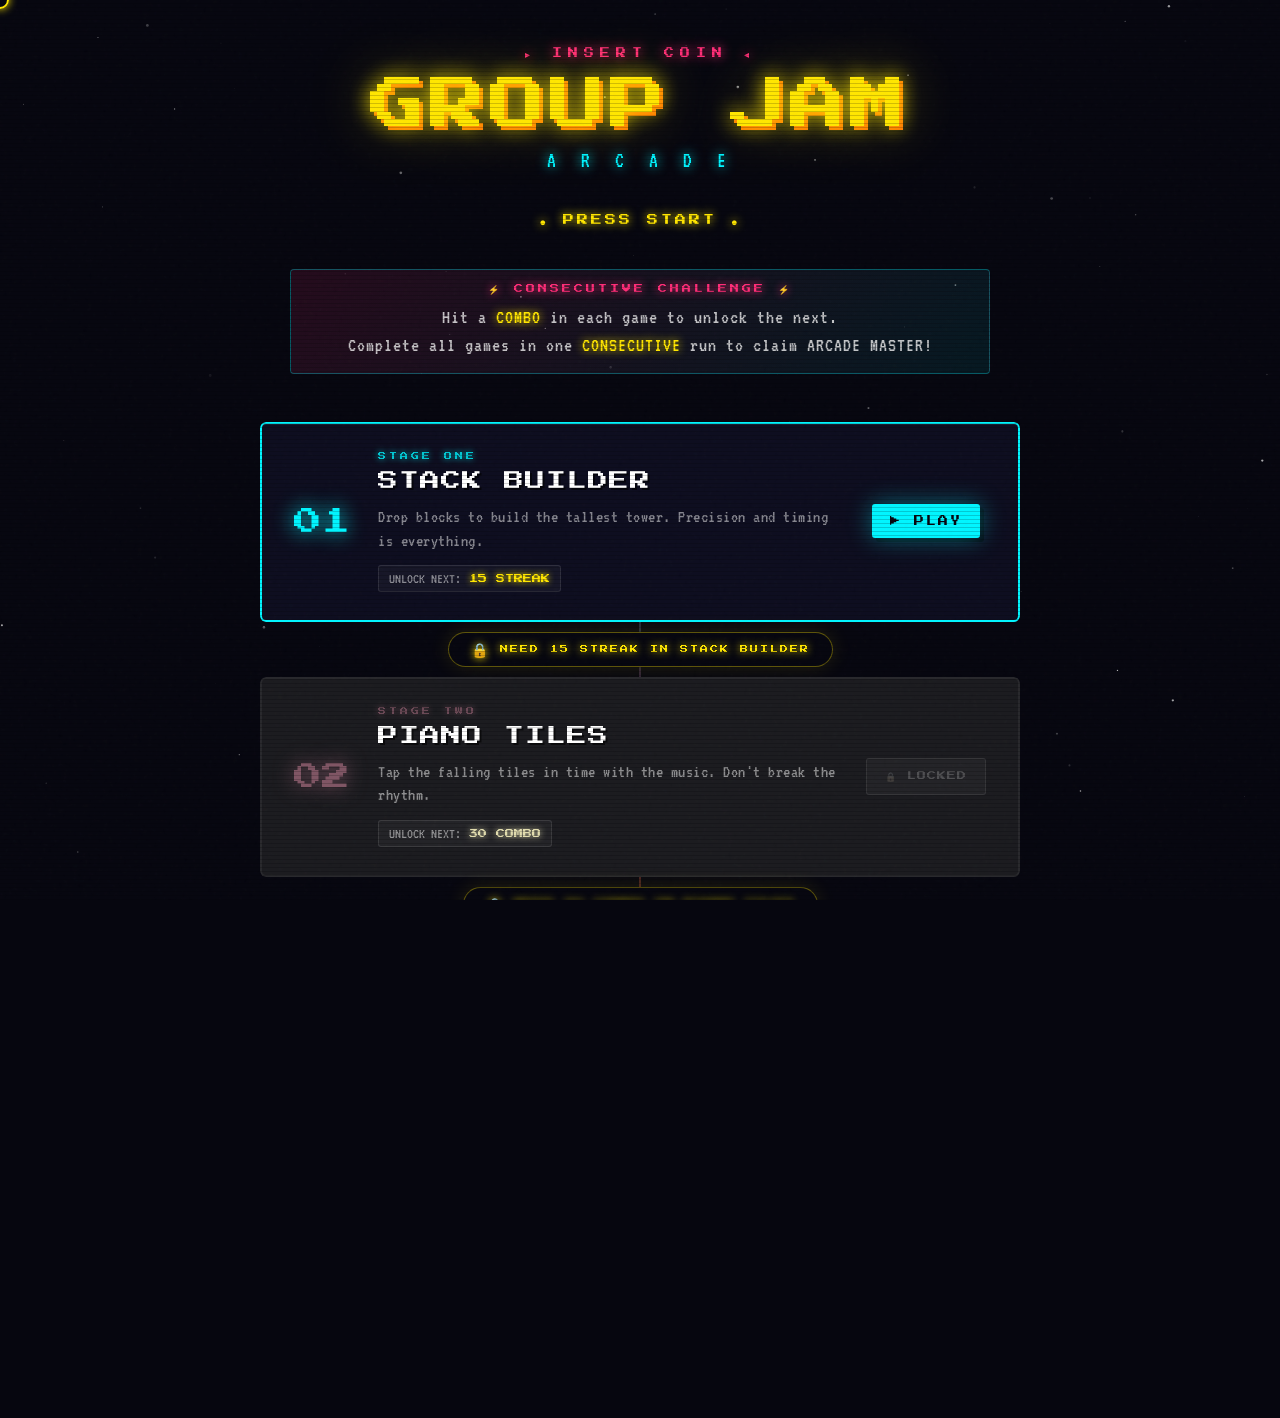
==== commit c1f68bc0: "Update game stage labels and unlock logic" ====
--- a/index.html
+++ b/index.html
@@ -605,7 +605,7 @@
         </div>
       </div>
 
-      <!-- Gate 2 → 3 (Final) -->
+      <!-- Gate 2 → 3 -->
       <div class="gate">
         <div class="gate-inner" id="gate-2">
           <span class="gate-icon">🔒</span>
@@ -613,22 +613,22 @@
         </div>
       </div>
 
-      <!-- ── GAME 3: FINALE (placeholder for future game) ── -->
+      <!-- ── GAME 3: BULLSEYE (Finale) ── -->
       <div class="game-card locked-card" id="card-3" style="--accent: var(--neon-yellow); --glow: rgba(255,230,0,0.4);">
-        <div class="lock-overlay"><span class="lock-icon">🏆</span></div>
+        <div class="lock-overlay"><span class="lock-icon">🎯</span></div>
         <div class="card-inner">
           <div class="card-num">03</div>
           <div class="card-body">
             <div class="card-tag">FINAL STAGE</div>
-            <div class="card-title">??? COMING SOON</div>
-            <div class="card-desc">Clear the previous stages to reveal the final challenge. Are you ready?</div>
+            <div class="card-title">BULLSEYE</div>
+            <div class="card-desc">Draw your bow, read the wind, and hit the mark. One bullseye wins it all.</div>
             <div class="combo-req" id="req-3">
-              <span>STATUS:</span>
-              <span class="req-val" id="req-val-3">LOCKED</span>
+              <span>OBJECTIVE:</span>
+              <span class="req-val" id="req-val-3">HIT BULLSEYE</span>
             </div>
           </div>
           <div class="card-cta">
-            <div class="locked-btn" id="btn-3">🏆 FINALE</div>
+            <div class="locked-btn" id="btn-3">🔒 LOCKED</div>
           </div>
         </div>
       </div>
@@ -731,7 +731,7 @@
         unlockCard(2, 'gate-1', 'gate-label-1', 'STAGE 2 UNLOCKED ✓', 'req-1', 'btn-2', 'pianotiles.html', '▶ PLAY');
       }
       if (unlockedStages >= 3) {
-        unlockCard(3, 'gate-2', 'gate-label-2', 'FINAL STAGE UNLOCKED ✓', 'req-2', 'btn-3', '#', '▶ PLAY');
+        unlockCard(3, 'gate-2', 'gate-label-2', 'FINAL STAGE UNLOCKED ✓', 'req-2', 'btn-3', 'bullseye.html', '▶ PLAY');
       }
 
       if (unlockedStages >= 2) {
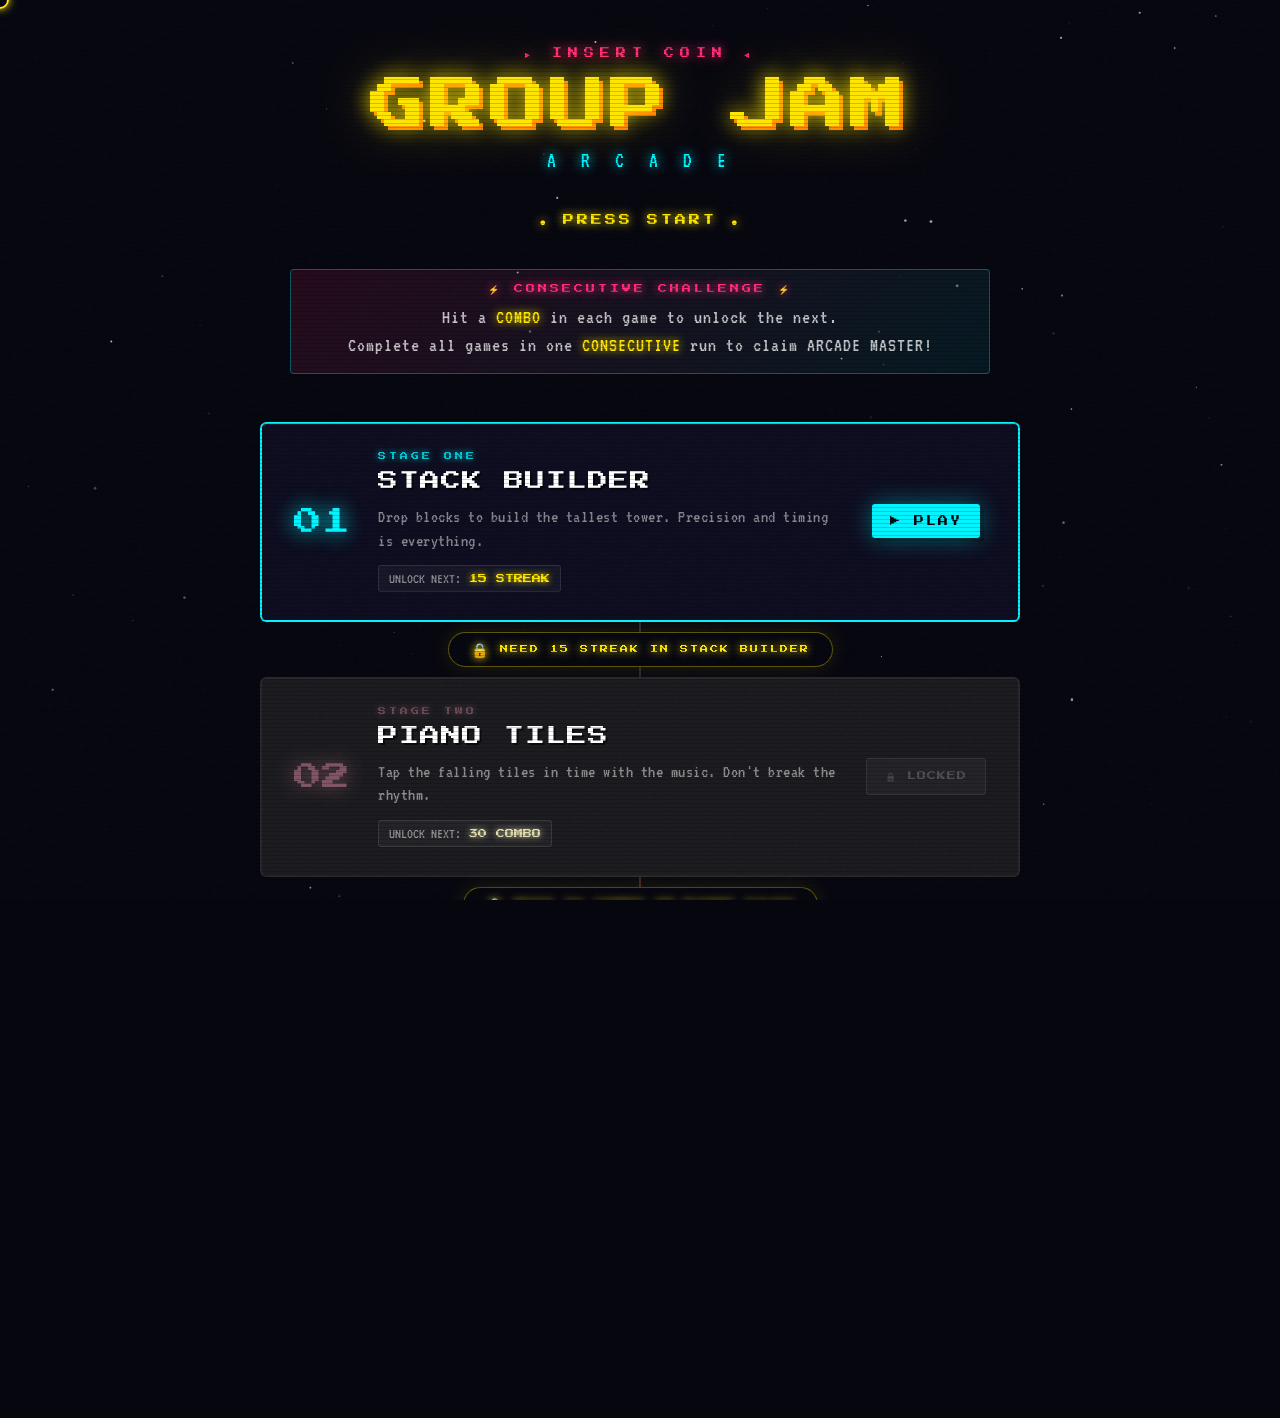
==== commit fb1d6e5d: "Improve unlock level persistence and reset logic Updated unlock level handling to persist across nav" ====
--- a/index.html
+++ b/index.html
@@ -710,17 +710,33 @@
     document.addEventListener('mouseup',   () => cursor.classList.remove('clicking'));
 
     // ── Arcade state machine ─────────────────────────────────────────────────
-    // Unlock is SESSION-ONLY — resets every time the hub loads fresh.
-    // Games pass back their unlock level via URL param: ?unlocked=2 or ?unlocked=3
+    // Unlock persists across navigation (going to a game and back) but resets
+    // on a deliberate page reload (F5 / Cmd+R).
     let unlockedStages = 1;
 
-    const urlParams = new URLSearchParams(window.location.search);
-    const unlockedParam = parseInt(urlParams.get('unlocked') || '0');
-    if (unlockedParam >= 2) {
-      unlockedStages = unlockedParam;
-    }
-
-    // Clean the URL so refreshing doesn't re-apply the param
+    // Detect whether this load is a reload vs. a normal navigation
+    const navEntry = performance.getEntriesByType('navigation')[0];
+    const isReload = navEntry ? navEntry.type === 'reload' : false;
+
+    if (isReload) {
+      // Hard reset — wipe session storage so a reload always starts fresh
+      sessionStorage.removeItem('gj_unlocked');
+    }
+
+    // Read unlock level: URL param (set by games) takes priority,
+    // then sessionStorage (preserved across back-navigation)
+    const urlParams    = new URLSearchParams(window.location.search);
+    const unlockedParam  = parseInt(urlParams.get('unlocked') || '0');
+    const sessionLevel   = parseInt(sessionStorage.getItem('gj_unlocked') || '1');
+
+    unlockedStages = Math.max(unlockedParam, isReload ? 1 : sessionLevel);
+
+    // Persist the current best unlock level back into sessionStorage
+    if (unlockedStages > 1) {
+      sessionStorage.setItem('gj_unlocked', String(unlockedStages));
+    }
+
+    // Clean the URL so the param doesn't linger if the user shares/bookmarks it
     if (unlockedParam) {
       window.history.replaceState({}, '', window.location.pathname);
     }
